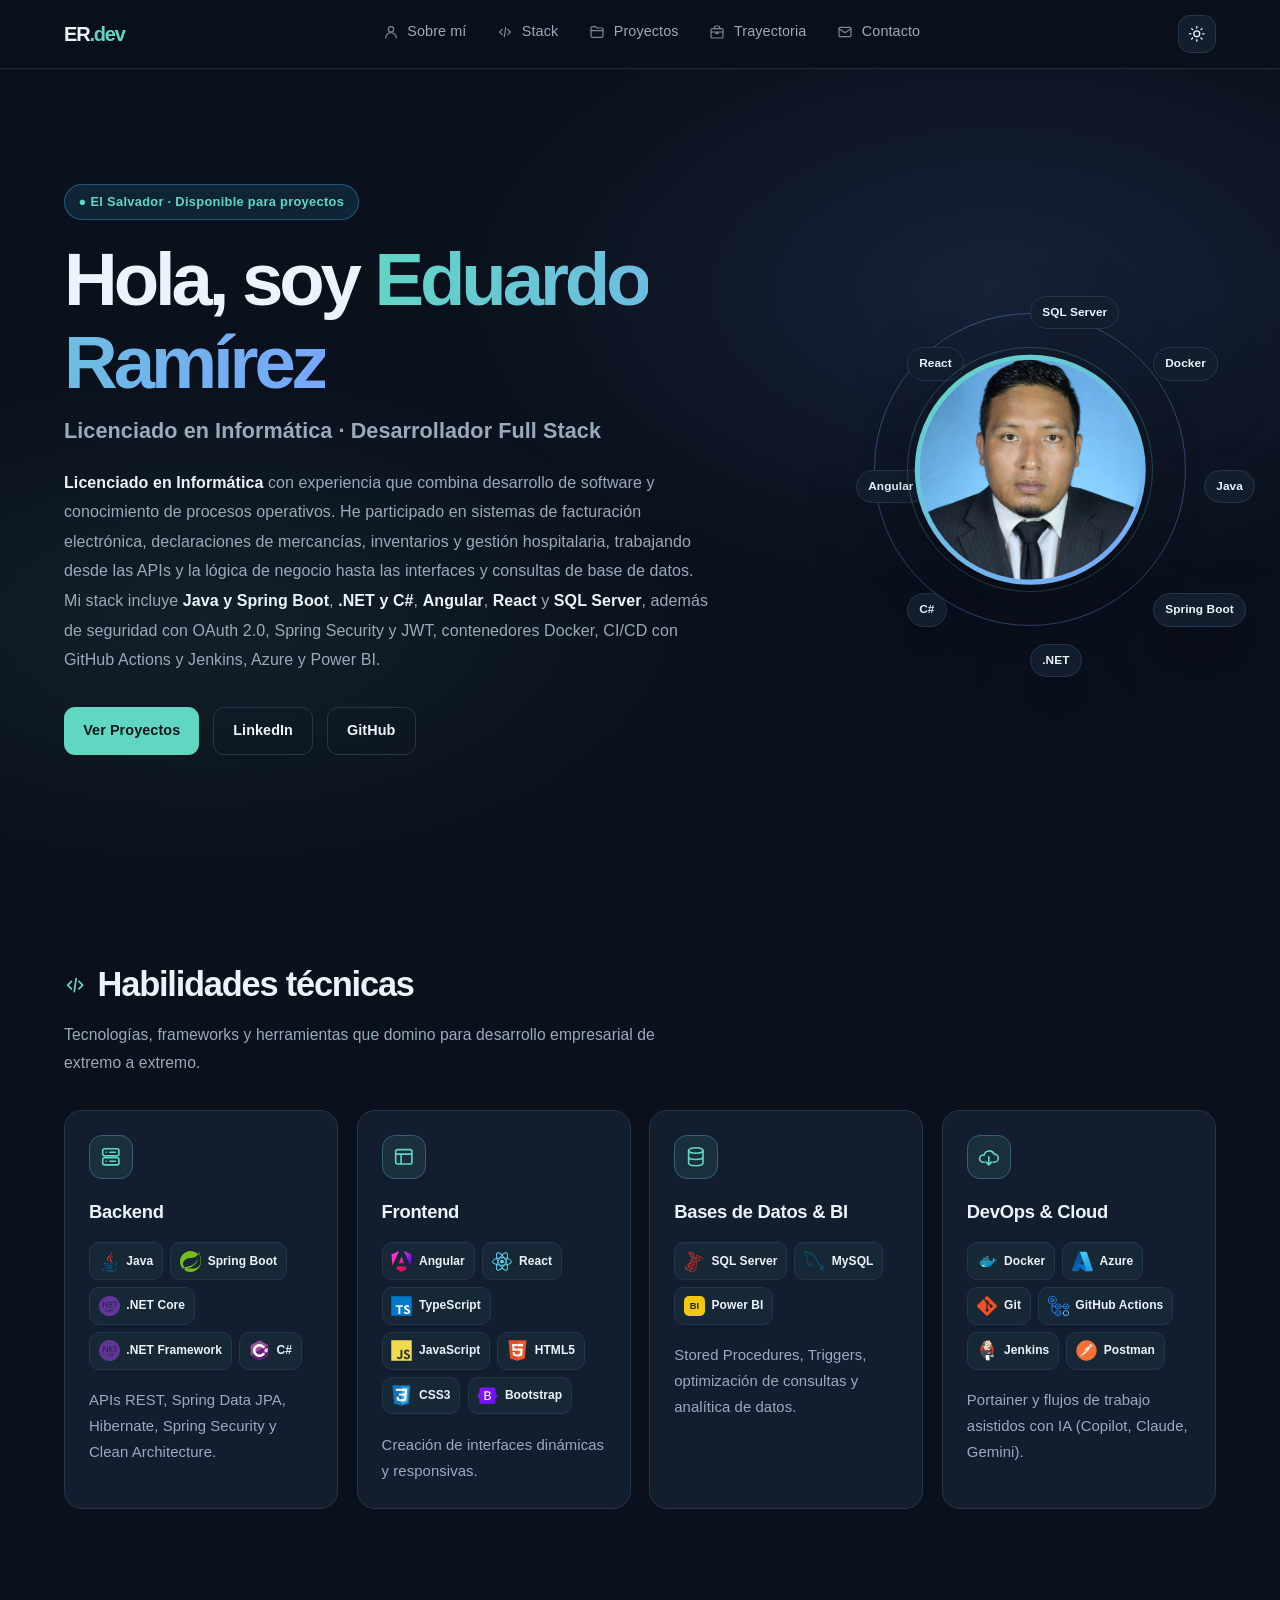
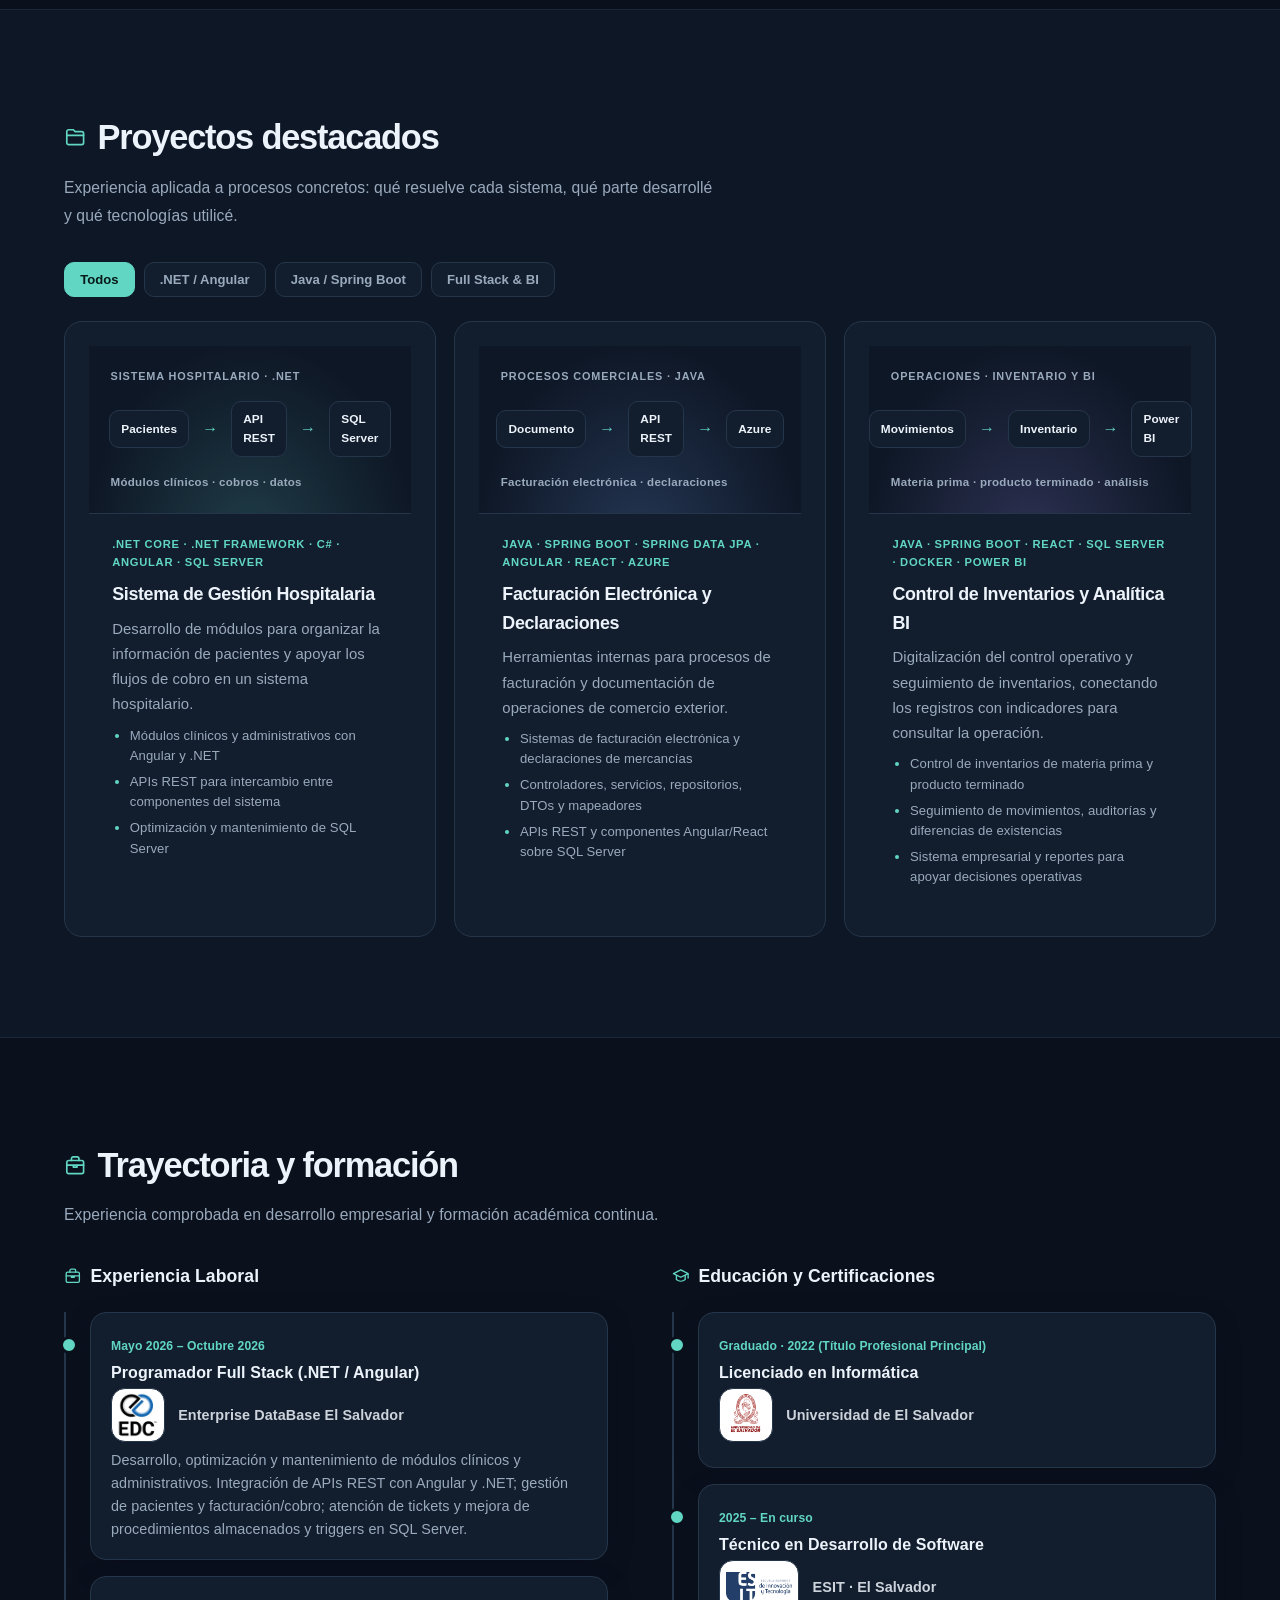
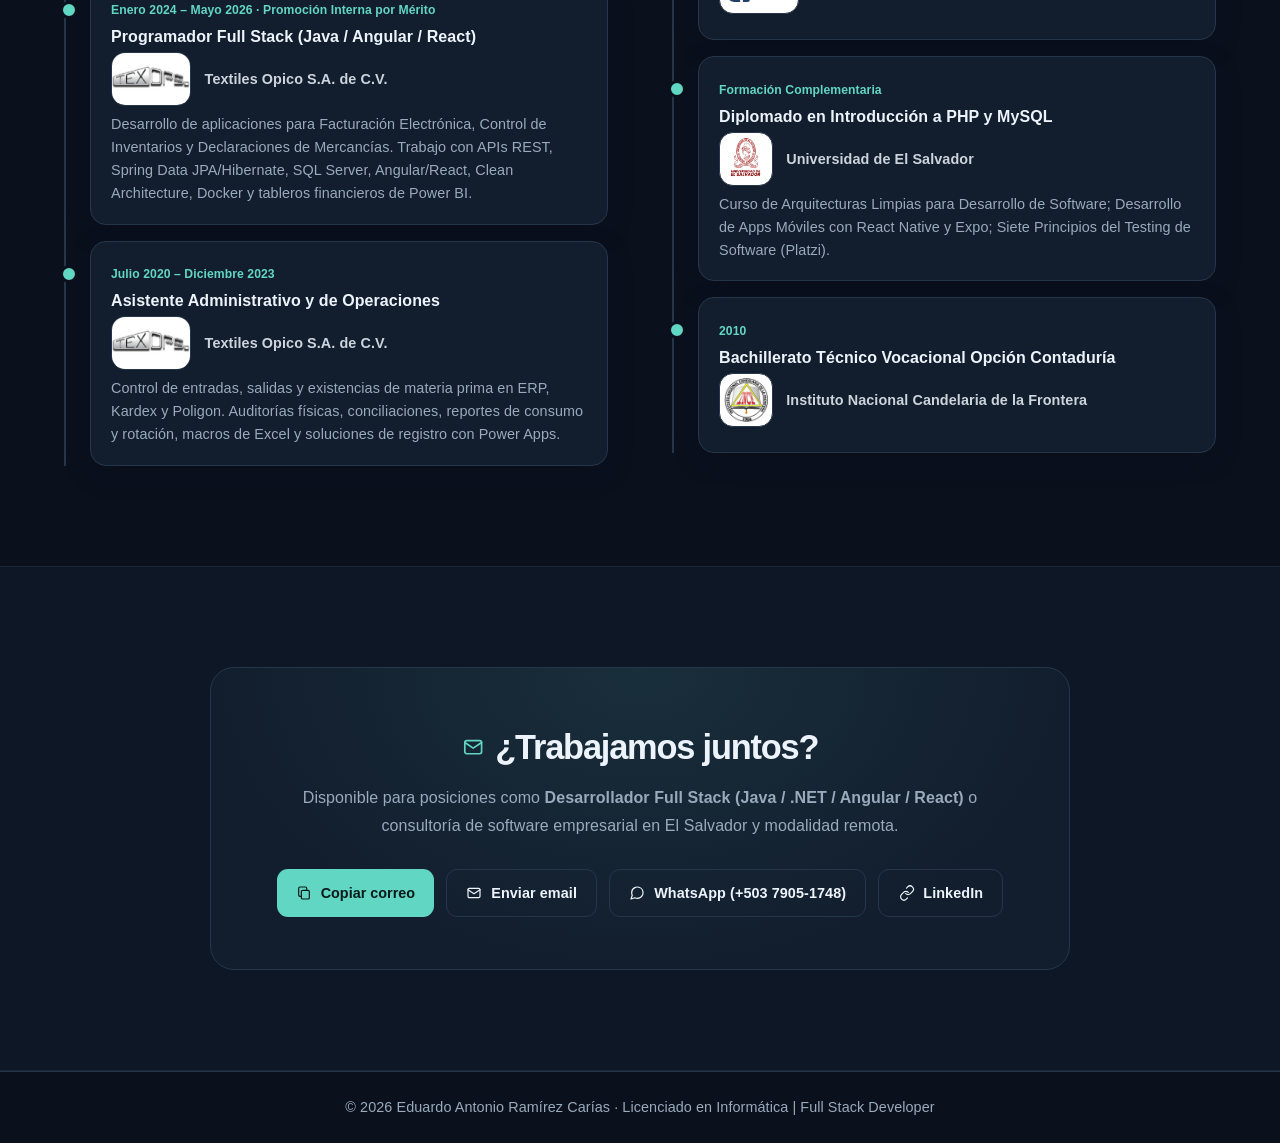
==== index.html @ 2dc11b30 "update profile" ====
<!DOCTYPE html>
<html lang="es" data-theme="dark">
<head>
  <meta charset="UTF-8" />
  <meta name="viewport" content="width=device-width, initial-scale=1.0" />
  <title>Eduardo Ramírez | Lic. en Informática & Full Stack Developer</title>
  <meta name="description" content="Portafolio de Eduardo Ramírez, Licenciado en Informática y desarrollador Full Stack en Java, .NET, Angular y React." />
  <meta name="theme-color" content="#0b1120" />
  <link rel="stylesheet" href="style.css?v=20261122-2" />
  <script>
    window.dataLayer = window.dataLayer || [];
    function gtag(){window.dataLayer.push(arguments);}
    gtag('js', new Date());
    gtag('config', 'G-XV2KSDVCCX');
    window.dataLayer.push({ "gtm.start": new Date().getTime(), event: "gtm.js" });
  </script>
  <script async src="https://www.googletagmanager.com/gtag/js?id=G-XV2KSDVCCX"></script>
  <script async src="https://www.googletagmanager.com/gtm.js?id=GTM-KPL6FRRN"></script>
</head>
<body>
  <noscript><iframe src="https://www.googletagmanager.com/ns.html?id=GTM-KPL6FRRN" height="0" width="0" style="display:none;visibility:hidden" title="Google Tag Manager"></iframe></noscript>
  <svg class="icon-library" xmlns="http://www.w3.org/2000/svg" aria-hidden="true">
    <symbol id="i-user" viewBox="0 0 24 24"><circle cx="12" cy="8" r="4"/><path d="M4 21a8 8 0 0 1 16 0"/></symbol>
    <symbol id="i-code" viewBox="0 0 24 24"><path d="m8 8-4 4 4 4M16 8l4 4-4 4m-3-11-2 14"/></symbol>
    <symbol id="i-folder" viewBox="0 0 24 24"><path d="M3 6a2 2 0 0 1 2-2h5l2 2h7a2 2 0 0 1 2 2v10a2 2 0 0 1-2 2H5a2 2 0 0 1-2-2z"/><path d="M3 10h18"/></symbol>
    <symbol id="i-briefcase" viewBox="0 0 24 24"><rect x="3" y="7" width="18" height="14" rx="2"/><path d="M8 7V5a2 2 0 0 1 2-2h4a2 2 0 0 1 2 2v2M3 12h18m-11 0v2h4v-2"/></symbol>
    <symbol id="i-mail" viewBox="0 0 24 24"><rect x="3" y="5" width="18" height="14" rx="2"/><path d="m3 7 9 6 9-6"/></symbol>
    <symbol id="i-server" viewBox="0 0 24 24"><rect x="3" y="3" width="18" height="8" rx="2"/><rect x="3" y="13" width="18" height="8" rx="2"/><path d="M7 7h.01M7 17h.01M11 7h6m-6 10h6"/></symbol>
    <symbol id="i-layout" viewBox="0 0 24 24"><rect x="3" y="4" width="18" height="16" rx="2"/><path d="M3 9h18M9 9v11"/></symbol>
    <symbol id="i-database" viewBox="0 0 24 24"><ellipse cx="12" cy="5" rx="8" ry="3"/><path d="M4 5v14c0 1.7 3.6 3 8 3s8-1.3 8-3V5M4 12c0 1.7 3.6 3 8 3s8-1.3 8-3"/></symbol>
    <symbol id="i-cloud" viewBox="0 0 24 24"><path d="M7 18H6a4 4 0 1 1 .7-7.9A6 6 0 0 1 18 9a4.5 4.5 0 0 1 0 9h-1m-5-6v9m-3-3 3 3 3-3"/></symbol>
    <symbol id="i-search" viewBox="0 0 24 24"><circle cx="10.8" cy="10.8" r="6.8"/><path d="m16 16 5 5"/></symbol>
    <symbol id="i-graduation" viewBox="0 0 24 24"><path d="m2 9 10-5 10 5-10 5zM6 11v6c3.5 3 8.5 3 12 0v-6m4-2v6"/></symbol>
    <symbol id="i-copy" viewBox="0 0 24 24"><rect x="8" y="8" width="12" height="13" rx="2"/><path d="M16 8V5a2 2 0 0 0-2-2H6a2 2 0 0 0-2 2v10a2 2 0 0 0 2 2h2"/></symbol>
    <symbol id="i-chat" viewBox="0 0 24 24"><path d="M21 11.5a8.4 8.4 0 0 1-.9 3.8 8.5 8.5 0 0 1-7.6 4.7 8.4 8.4 0 0 1-3.8-.9L3 21l1.9-5.7a8.4 8.4 0 0 1-.9-3.8 8.5 8.5 0 0 1 4.7-7.6 8.4 8.4 0 0 1 3.8-.9h.5a8.5 8.5 0 0 1 8 8z"/></symbol>
    <symbol id="i-link" viewBox="0 0 24 24"><path d="M10 13a5 5 0 0 0 7.1 0l3-3A5 5 0 0 0 13 2.9l-1.7 1.7m2.7 6.4a5 5 0 0 0-7.1 0l-3 3A5 5 0 0 0 11 21.1l1.7-1.7"/></symbol>
    <symbol id="i-sun" viewBox="0 0 24 24"><circle cx="12" cy="12" r="4"/><path d="M12 2v2m0 16v2M4.9 4.9l1.4 1.4m11.4 11.4 1.4 1.4M2 12h2m16 0h2M4.9 19.1l1.4-1.4M17.7 6.3l1.4-1.4"/></symbol>
    <symbol id="i-moon" viewBox="0 0 24 24"><path d="M20.9 13A9 9 0 0 1 11 3.1 9 9 0 1 0 20.9 13z"/></symbol>
    <symbol id="i-menu" viewBox="0 0 24 24"><path d="M4 6h16M4 12h16M4 18h16"/></symbol>
  </svg>
  <!-- Barra de navegación -->
  <header class="navbar">
    <div class="container nav-content">
      <a href="#" class="logo">ER<span>.dev</span></a>
      
      <nav id="navMenu" aria-label="Navegación principal">
        <ul class="nav-links" id="navLinks">
          <li><a href="#sobre-mi"><svg class="ui-icon" aria-hidden="true"><use href="#i-user" /></svg>Sobre mí</a></li>
          <li><a href="#stack"><svg class="ui-icon" aria-hidden="true"><use href="#i-code" /></svg>Stack</a></li>
          <li><a href="#proyectos"><svg class="ui-icon" aria-hidden="true"><use href="#i-folder" /></svg>Proyectos</a></li>
          <li><a href="#trayectoria"><svg class="ui-icon" aria-hidden="true"><use href="#i-briefcase" /></svg>Trayectoria</a></li>
          <li><a href="#contacto"><svg class="ui-icon" aria-hidden="true"><use href="#i-mail" /></svg>Contacto</a></li>
        </ul>
      </nav>

      <div class="nav-actions">
        <button id="themeToggle" class="icon-btn" type="button" aria-label="Cambiar a tema claro" title="Cambiar tema claro/oscuro">
          <svg class="ui-icon" aria-hidden="true"><use href="#i-sun" /></svg>
        </button>
        <button id="menuToggle" class="icon-btn mobile-only" type="button" aria-label="Abrir menú" aria-expanded="false" aria-controls="navLinks">
          <svg class="ui-icon" aria-hidden="true"><use href="#i-menu" /></svg>
        </button>
      </div>
    </div>
  </header>

  <main>
    <!-- Presentación profesional y fotografía -->
    <section class="hero" id="sobre-mi">
      <div class="container hero-grid">
        <div class="hero-text reveal">
          <p class="badge">● El Salvador · Disponible para proyectos</p>
          <h1>Hola, soy <span>Eduardo Ramírez</span></h1>
          <h2 class="typing-wrapper">Licenciado en Informática <span aria-hidden="true">·</span> Desarrollador Full Stack</h2>
          <p class="hero-desc">
            <strong>Licenciado en Informática</strong> con experiencia que combina desarrollo de software y conocimiento de procesos operativos.
            He participado en sistemas de facturación electrónica, declaraciones de mercancías, inventarios y gestión hospitalaria,
            trabajando desde las APIs y la lógica de negocio hasta las interfaces y consultas de base de datos.
            Mi stack incluye <strong>Java y Spring Boot</strong>, <strong>.NET y C#</strong>, <strong>Angular</strong>,
            <strong>React</strong> y <strong>SQL Server</strong>, además de seguridad con OAuth 2.0, Spring Security y JWT, contenedores Docker, CI/CD con GitHub Actions y Jenkins, Azure y Power BI.
          </p>
          <div class="hero-buttons">
            <a href="#proyectos" class="btn btn-primary">Ver Proyectos</a>
            <a href="https://www.linkedin.com/in/ramirez5310xp" target="_blank" rel="noopener" class="btn btn-secondary">
              LinkedIn
            </a>
            <a href="https://github.com/ramirez5310xp" target="_blank" rel="noopener" class="btn btn-secondary">
              GitHub
            </a>
          </div>
        </div>

        <!-- Fotografía con tecnologías orbitando alrededor -->
        <div class="hero-visual reveal">
          <div class="profile-orbit" aria-label="Tecnologías: Java, Spring Boot, .NET, C#, Angular, React, SQL Server y Docker">
            <div class="orbit-track" aria-hidden="true">
              <span class="orbit-label" style="--angle: 0deg">Java</span><span class="orbit-label" style="--angle: 45deg">Spring Boot</span>
              <span class="orbit-label" style="--angle: 90deg">.NET</span><span class="orbit-label" style="--angle: 135deg">C#</span>
              <span class="orbit-label" style="--angle: 180deg">Angular</span><span class="orbit-label" style="--angle: 225deg">React</span>
              <span class="orbit-label" style="--angle: 270deg">SQL Server</span><span class="orbit-label" style="--angle: 315deg">Docker</span>
            </div>
            <div class="profile-frame"><img src="img/perfil.jpeg" alt="Fotografía de Eduardo Antonio Ramírez Carías" class="profile-img" decoding="async" /></div>
          </div>
        </div>
      </div>
    </section>

    <!-- Stack Tecnológico -->
    <section class="section" id="stack">
      <div class="container">
        <div class="section-header reveal">
          <h2 class="section-title"><svg class="section-icon" aria-hidden="true"><use href="#i-code" /></svg>Habilidades técnicas</h2>
          <p class="section-subtitle">Tecnologías, frameworks y herramientas que domino para desarrollo empresarial de extremo a extremo.</p>
        </div>

        <div class="grid-4">
          <article class="card reveal">
            <div class="card-icon" aria-hidden="true"><svg><use href="#i-server" /></svg></div>
            <h4>Backend</h4>
            <ul class="tech-list" aria-label="Tecnologías backend">
              <li class="tech-badge"><img src="img/technologies/java.svg" alt="" aria-hidden="true" loading="lazy" /><span>Java</span></li>
              <li class="tech-badge"><img src="img/technologies/spring.svg" alt="" aria-hidden="true" loading="lazy" /><span>Spring Boot</span></li>
              <li class="tech-badge"><img src="img/technologies/dotnetcore.svg" alt="" aria-hidden="true" loading="lazy" /><span>.NET Core</span></li>
              <li class="tech-badge"><img src="img/technologies/dotnetcore.svg" alt="" aria-hidden="true" loading="lazy" /><span>.NET Framework</span></li>
              <li class="tech-badge"><img src="img/technologies/csharp.svg" alt="" aria-hidden="true" loading="lazy" /><span>C#</span></li>
            </ul>
            <p>APIs REST, Spring Data JPA, Hibernate, Spring Security y Clean Architecture.</p>
          </article>
          <article class="card reveal">
            <div class="card-icon" aria-hidden="true"><svg><use href="#i-layout" /></svg></div>
            <h4>Frontend</h4>
            <ul class="tech-list" aria-label="Tecnologías frontend">
              <li class="tech-badge"><img src="img/technologies/angular.svg" alt="" aria-hidden="true" loading="lazy" /><span>Angular</span></li>
              <li class="tech-badge"><img src="img/technologies/react.svg" alt="" aria-hidden="true" loading="lazy" /><span>React</span></li>
              <li class="tech-badge"><img src="img/technologies/typescript.svg" alt="" aria-hidden="true" loading="lazy" /><span>TypeScript</span></li>
              <li class="tech-badge"><img src="img/technologies/javascript.svg" alt="" aria-hidden="true" loading="lazy" /><span>JavaScript</span></li>
              <li class="tech-badge"><img src="img/technologies/html5.svg" alt="" aria-hidden="true" loading="lazy" /><span>HTML5</span></li>
              <li class="tech-badge"><img src="img/technologies/css3.svg" alt="" aria-hidden="true" loading="lazy" /><span>CSS3</span></li>
              <li class="tech-badge"><img src="img/technologies/bootstrap.svg" alt="" aria-hidden="true" loading="lazy" /><span>Bootstrap</span></li>
            </ul>
            <p>Creación de interfaces dinámicas y responsivas.</p>
          </article>
          <article class="card reveal">
            <div class="card-icon" aria-hidden="true"><svg><use href="#i-database" /></svg></div>
            <h4>Bases de Datos & BI</h4>
            <ul class="tech-list" aria-label="Bases de datos y analítica">
              <li class="tech-badge"><img src="img/technologies/microsoftsqlserver.svg" alt="" aria-hidden="true" loading="lazy" /><span>SQL Server</span></li>
              <li class="tech-badge"><img src="img/technologies/mysql.svg" alt="" aria-hidden="true" loading="lazy" /><span>MySQL</span></li>
              <li class="tech-badge"><span class="tech-text-icon" aria-hidden="true">BI</span><span>Power BI</span></li>
            </ul>
            <p>Stored Procedures, Triggers, optimización de consultas y analítica de datos.</p>
          </article>
          <article class="card reveal">
            <div class="card-icon" aria-hidden="true"><svg><use href="#i-cloud" /></svg></div>
            <h4>DevOps & Cloud</h4>
            <ul class="tech-list" aria-label="Herramientas DevOps y cloud">
              <li class="tech-badge"><img src="img/technologies/docker.svg" alt="" aria-hidden="true" loading="lazy" /><span>Docker</span></li>
              <li class="tech-badge"><img src="img/technologies/azure.svg" alt="" aria-hidden="true" loading="lazy" /><span>Azure</span></li>
              <li class="tech-badge"><img src="img/technologies/git.svg" alt="" aria-hidden="true" loading="lazy" /><span>Git</span></li>
              <li class="tech-badge"><img src="img/technologies/githubactions.svg" alt="" aria-hidden="true" loading="lazy" /><span>GitHub Actions</span></li>
              <li class="tech-badge"><img src="img/technologies/jenkins.svg" alt="" aria-hidden="true" loading="lazy" /><span>Jenkins</span></li>
              <li class="tech-badge"><img src="img/technologies/postman.svg" alt="" aria-hidden="true" loading="lazy" /><span>Postman</span></li>
            </ul>
            <p>Portainer y flujos de trabajo asistidos con IA (Copilot, Claude, Gemini).</p>
          </article>
        </div>
      </div>
    </section>

    <!-- Proyectos Destacados -->
    <section class="section section-alt" id="proyectos">
      <div class="container">
        <div class="section-header reveal">
          <h2 class="section-title"><svg class="section-icon" aria-hidden="true"><use href="#i-folder" /></svg>Proyectos destacados</h2>
          <p class="section-subtitle">Experiencia aplicada a procesos concretos: qué resuelve cada sistema, qué parte desarrollé y qué tecnologías utilicé.</p>
        </div>

        <!-- Botones de Filtro -->
        <div class="filter-bar reveal">
          <button class="filter-btn active" type="button" data-filter="all" aria-pressed="true">Todos</button>
          <button class="filter-btn" type="button" data-filter="dotnet" aria-pressed="false">.NET / Angular</button>
          <button class="filter-btn" type="button" data-filter="java" aria-pressed="false">Java / Spring Boot</button>
          <button class="filter-btn" type="button" data-filter="fullstack" aria-pressed="false">Full Stack & BI</button>
        </div>

        <div class="grid-3" id="projectsGrid">
          <!-- Proyecto 1: Gestión Hospitalaria (.NET / Angular) -->
          <article class="card project-card reveal" tabindex="0" role="button" aria-haspopup="dialog" aria-label="Ver detalles: Sistema de Gestión Hospitalaria"
            data-category="dotnet" data-title="Sistema de Gestión Hospitalaria" data-stack=".NET Core · .NET Framework · C# · Angular · SQL Server" data-desc="En Enterprise DataBase El Salvador desarrollé, optimicé y mantuve módulos de un sistema hospitalario para automatizar procesos clínicos y administrativos. Implementé funcionalidades para gestión de pacientes y facturación/cobro, integrando frontend y backend con APIs REST. También atendí errores y tickets, e hice mantenimiento y optimización de procedimientos almacenados y triggers de SQL Server." data-scope="Backend: servicios y APIs REST con .NET Core y .NET Framework|Frontend: formularios, validaciones, componentes reutilizables y módulos en Angular y TypeScript|Integración: servicios Angular que consumen endpoints mediante HTTP y JSON|Datos: mantenimiento de procedimientos almacenados, triggers y consultas en SQL Server|Proceso: gestión de pacientes y facturación/cobro hospitalario">
            <div class="project-visual project-visual-dotnet" aria-hidden="true">
              <span class="visual-kicker">SISTEMA HOSPITALARIO · .NET</span><div class="visual-flow"><span>Pacientes</span><b>→</b><span>API REST</span><b>→</b><span>SQL Server</span></div>
              <span class="visual-caption">Módulos clínicos · cobros · datos</span>
            </div>
            <div class="project-body"><span class="tag">.NET Core · .NET Framework · C# · Angular · SQL Server</span><h4>Sistema de Gestión Hospitalaria</h4><p>Desarrollo de módulos para organizar la información de pacientes y apoyar los flujos de cobro en un sistema hospitalario.</p>
              <ul class="project-points"><li>Módulos clínicos y administrativos con Angular y .NET</li><li>APIs REST para intercambio entre componentes del sistema</li><li>Optimización y mantenimiento de SQL Server</li></ul>
            </div>
          </article>

          <!-- Proyecto 2: Facturación Electrónica y Declaraciones (Java / Spring Boot) -->
          <article class="card project-card reveal" tabindex="0" role="button" aria-haspopup="dialog" aria-label="Ver detalles: Facturación Electrónica y Declaraciones"
            data-category="java" data-title="Facturación Electrónica y Declaraciones" data-stack="Java · Spring Boot · Spring Data JPA · Angular · React · Azure" data-desc="En Textiles Opico desarrollé aplicaciones empresariales para facturación electrónica y declaraciones de mercancías. Organicé el backend con controladores, servicios y repositorios; implementé DTOs, entidades y mapeadores; y gestioné operaciones transaccionales con Spring Data JPA e Hibernate sobre SQL Server. También diseñé APIs REST y componentes de interfaz con Angular y React, aplicando arquitectura por capas y principios de Clean Architecture." data-scope="Backend: controladores, servicios y repositorios con Java y Spring Boot|Datos: DTOs, entidades, mapeadores y persistencia con Spring Data JPA, Hibernate y SQL Server|Interfaz: componentes y servicios de usuario con Angular y React|Arquitectura: separación por capas y principios de Clean Architecture">
            <div class="project-visual project-visual-java" aria-hidden="true">
              <span class="visual-kicker">PROCESOS COMERCIALES · JAVA</span><div class="visual-flow"><span>Documento</span><b>→</b><span>API REST</span><b>→</b><span>Azure</span></div>
              <span class="visual-caption">Facturación electrónica · declaraciones</span>
            </div>
            <div class="project-body"><span class="tag">Java · Spring Boot · Spring Data JPA · Angular · React · Azure</span><h4>Facturación Electrónica y Declaraciones</h4><p>Herramientas internas para procesos de facturación y documentación de operaciones de comercio exterior.</p>
              <ul class="project-points"><li>Sistemas de facturación electrónica y declaraciones de mercancías</li><li>Controladores, servicios, repositorios, DTOs y mapeadores</li><li>APIs REST y componentes Angular/React sobre SQL Server</li></ul>
            </div>
          </article>

          <!-- Proyecto 3: Control de Inventarios & Power BI (Full Stack & Docker) -->
          <article class="card project-card reveal" tabindex="0" role="button" aria-haspopup="dialog" aria-label="Ver detalles: Control de Inventarios y Analítica BI"
            data-category="fullstack" data-title="Control de Inventarios y Analítica BI" data-stack="Java · Spring Boot · React · SQL Server · Docker · Power BI" data-desc="Participé en sistemas empresariales de control de inventarios durante mi etapa como programador en Textiles Opico, después de haber gestionado inventarios operativamente en la misma empresa. Esa experiencia incluía seguimiento de entradas, salidas y existencias; registros en ERP, Kardex y Poligon; auditorías físicas y conciliaciones. En el desarrollo de aplicaciones empresariales trabajé con Java/Spring Boot, componentes de interfaz en Angular y React, contenedores Docker y tableros financieros de Power BI conectados a SQL Server." data-scope="Operación: seguimiento de entradas, salidas, existencias y abastecimiento de materiales|Trazabilidad: registros en ERP, Kardex y Poligon; auditorías y conciliación físico-sistema|Desarrollo: participación en el sistema empresarial de inventarios con Java/Spring Boot y componentes Angular/React|Análisis: tableros e indicadores financieros en Power BI sobre datos de SQL Server|Automatización operativa previa: macros de Excel y soluciones de registro con Power Apps">
            <div class="project-visual project-visual-fullstack" aria-hidden="true">
              <span class="visual-kicker">OPERACIONES · INVENTARIO Y BI</span><div class="visual-flow"><span>Movimientos</span><b>→</b><span>Inventario</span><b>→</b><span>Power BI</span></div>
              <span class="visual-caption">Materia prima · producto terminado · análisis</span>
            </div>
            <div class="project-body"><span class="tag">Java · Spring Boot · React · SQL Server · Docker · Power BI</span><h4>Control de Inventarios y Analítica BI</h4><p>Digitalización del control operativo y seguimiento de inventarios, conectando los registros con indicadores para consultar la operación.</p>
              <ul class="project-points"><li>Control de inventarios de materia prima y producto terminado</li><li>Seguimiento de movimientos, auditorías y diferencias de existencias</li><li>Sistema empresarial y reportes para apoyar decisiones operativas</li></ul>
            </div>
          </article>
        </div>
      </div>
    </section>

    <!-- Experiencia Laboral y Educación -->
    <section class="section" id="trayectoria">
      <div class="container">
        <div class="section-header reveal">
          <h2 class="section-title"><svg class="section-icon" aria-hidden="true"><use href="#i-briefcase" /></svg>Trayectoria y formación</h2>
          <p class="section-subtitle">Experiencia comprobada en desarrollo empresarial y formación académica continua.</p>
        </div>

        <div class="timeline-grid">
          <!-- Columna Experiencia -->
          <div class="reveal">
            <h4 class="column-heading"><svg class="ui-icon" aria-hidden="true"><use href="#i-briefcase" /></svg>Experiencia Laboral</h4>
            <div class="timeline">
              <div class="timeline-item">
                <span class="timeline-date">Mayo 2026 – Octubre 2026</span>
                <h5>Programador Full Stack (.NET / Angular)</h5>
                <div class="timeline-organization">
                  <img
                    class="organization-logo"
                    src="img/enterprise_database_corporation_edc_logo.jpg"
                    alt="Logotipo de Enterprise DataBase Corporation"
                    loading="lazy"
                    decoding="async"
                  />
                  <p class="timeline-place">Enterprise DataBase El Salvador</p>
                </div>
                <p class="timeline-desc">Desarrollo, optimización y mantenimiento de módulos clínicos y administrativos. Integración de APIs REST con Angular y .NET; gestión de pacientes y facturación/cobro; atención de tickets y mejora de procedimientos almacenados y triggers en SQL Server.</p>
              </div>

              <div class="timeline-item">
                <span class="timeline-date">Enero 2024 – Mayo 2026 · Promoción Interna por Mérito</span>
                <h5>Programador Full Stack (Java / Angular / React)</h5>
                <div class="timeline-organization">
                  <img
                    class="organization-logo organization-logo-wide"
                    src="img/texops.jpg"
                    alt="Logotipo de Textiles Opico (TexOps)"
                    loading="lazy"
                    decoding="async"
                  />
                  <p class="timeline-place">Textiles Opico S.A. de C.V.</p>
                </div>
                <p class="timeline-desc">Desarrollo de aplicaciones para Facturación Electrónica, Control de Inventarios y Declaraciones de Mercancías. Trabajo con APIs REST, Spring Data JPA/Hibernate, SQL Server, Angular/React, Clean Architecture, Docker y tableros financieros de Power BI.</p>
              </div>

              <div class="timeline-item">
                <span class="timeline-date">Julio 2020 – Diciembre 2023</span>
                <h5>Asistente Administrativo y de Operaciones</h5>
                <div class="timeline-organization">
                  <img
                    class="organization-logo organization-logo-wide"
                    src="img/texops.jpg"
                    alt="Logotipo de Textiles Opico (TexOps)"
                    loading="lazy"
                    decoding="async"
                  />
                  <p class="timeline-place">Textiles Opico S.A. de C.V.</p>
                </div>
                <p class="timeline-desc">Control de entradas, salidas y existencias de materia prima en ERP, Kardex y Poligon. Auditorías físicas, conciliaciones, reportes de consumo y rotación, macros de Excel y soluciones de registro con Power Apps.</p>
              </div>
            </div>
          </div>

          <!-- Columna Educación -->
          <div class="reveal">
            <h4 class="column-heading"><svg class="ui-icon" aria-hidden="true"><use href="#i-graduation" /></svg>Educación y Certificaciones</h4>
            <div class="timeline">
              <div class="timeline-item">
                <span class="timeline-date">Graduado · 2022 (Título Profesional Principal)</span>
                <h5>Licenciado en Informática</h5>
                <div class="timeline-organization">
                  <img
                    class="organization-logo"
                    src="img/ues-logo.png"
                    alt="Logotipo oficial de la Universidad de El Salvador"
                    loading="lazy"
                    decoding="async"
                  />
                  <p class="timeline-place">Universidad de El Salvador</p>
                </div>
              </div>

              <div class="timeline-item">
                <span class="timeline-date">2025 – En curso</span>
                <h5>Técnico en Desarrollo de Software</h5>
                <div class="timeline-organization">
                  <img
                    class="organization-logo organization-logo-esit"
                    src="img/ESIT-Logo.png"
                    alt="Logotipo de la Escuela Superior de Innovación y Tecnología (ESIT)"
                    loading="lazy"
                    decoding="async"
                  />
                  <p class="timeline-place">ESIT · El Salvador</p>
                </div>
              </div>

              <div class="timeline-item">
                <span class="timeline-date">Formación Complementaria</span>
                <h5>Diplomado en Introducción a PHP y MySQL</h5>
                <div class="timeline-organization">
                  <img
                    class="organization-logo"
                    src="img/ues-logo.png"
                    alt="Logotipo oficial de la Universidad de El Salvador"
                    loading="lazy"
                    decoding="async"
                  />
                  <p class="timeline-place">Universidad de El Salvador</p>
                </div><p class="timeline-desc">Curso de Arquitecturas Limpias para Desarrollo de Software; Desarrollo de Apps Móviles con React Native y Expo; Siete Principios del Testing de Software (Platzi).</p>
              </div>

              <div class="timeline-item">
                <span class="timeline-date">2010</span>
                <h5>Bachillerato Técnico Vocacional Opción Contaduría</h5>
                <div class="timeline-organization">
                  <img
                    class="organization-logo"
                    src="img/incf.jpg"
                    alt="Logotipo del Instituto Nacional Candelaria de la Frontera"
                    loading="lazy"
                    decoding="async"
                  />
                  <p class="timeline-place">Instituto Nacional Candelaria de la Frontera</p>
                </div>
              </div>
            </div>
          </div>
        </div>
      </div>
    </section>

    <!-- Contacto con Copiado Rápido -->
    <section class="section section-alt" id="contacto">
      <div class="container contact-box reveal">
        <h2 class="section-title"><svg class="section-icon" aria-hidden="true"><use href="#i-mail" /></svg>¿Trabajamos juntos?</h2>
        <p>
          Disponible para posiciones como <strong>Desarrollador Full Stack (Java / .NET / Angular / React)</strong>
          o consultoría de software empresarial en El Salvador y modalidad remota.
        </p>
        <div class="hero-buttons">
          <button id="copyEmailBtn" class="btn btn-primary" type="button" data-email="ramirez5310xp@outlook.com">
            <svg class="ui-icon" aria-hidden="true"><use href="#i-copy" /></svg>Copiar correo
          </button>
          <a href="mailto:ramirez5310xp@outlook.com" class="btn btn-secondary">
            <svg class="ui-icon" aria-hidden="true"><use href="#i-mail" /></svg>Enviar email
          </a>
          <a href="https://wa.me/50379051748" target="_blank" rel="noopener" class="btn btn-secondary">
            <svg class="ui-icon" aria-hidden="true"><use href="#i-chat" /></svg>WhatsApp (+503 7905-1748)
          </a>
          <a href="https://www.linkedin.com/in/ramirez5310xp" target="_blank" rel="noopener" class="btn btn-secondary">
            <svg class="ui-icon" aria-hidden="true"><use href="#i-link" /></svg>LinkedIn
          </a>
        </div>
      </div>
    </section>
  </main>

  <!-- Modal de Vista Previa del Proyecto -->
  <div id="projectModal" class="modal" aria-hidden="true">
    <div class="modal-backdrop" id="modalBackdrop"></div>
    <div class="modal-dialog" role="dialog" aria-modal="true" aria-labelledby="modalTitle" aria-describedby="modalDesc" tabindex="-1">
      <button id="closeModal" class="modal-close" type="button" aria-label="Cerrar ventana">✕</button>
      <div class="modal-content">
        <span id="modalStack" class="tag"></span>
        <h3 id="modalTitle"></h3>
        <p id="modalDesc"></p>
        <h4 class="modal-scope-title">Alcance y aporte</h4><ul id="modalScope" class="modal-scope"></ul>
      </div>
    </div>
  </div>

  <!-- Notificación Toast -->
  <div id="toast" class="toast" role="status" aria-live="polite"></div>

  <footer class="footer">
    <div class="container">
      <p>© 2026 Eduardo Antonio Ramírez Carías · Licenciado en Informática | Full Stack Developer</p>
    </div>
  </footer>

  <script src="script.js?v=20261122-2"></script>
</body>
</html>
---- style.css ----
:root {
  --bg: #0b1120;
  --bg-alt: #111827;
  --card: #162033;
  --nav-bg: rgba(11, 17, 32, 0.85);
  --text: #f8fafc;
  --muted: #94a3b8;
  --accent: #38bdf8;
  --accent-2: #818cf8;
  --accent-hover: #0284c7;
  --border: #263349;
  --shadow: 0 20px 40px rgba(0, 0, 0, 0.35);
}

[data-theme="light"] {
  --bg: #f8fafc;
  --bg-alt: #eef2f6;
  --card: #ffffff;
  --nav-bg: rgba(248, 250, 252, 0.88);
  --text: #0f172a;
  --muted: #475569;
  --accent: #0284c7;
  --accent-2: #4f46e5;
  --accent-hover: #0369a1;
  --border: #cbd5e1;
  --shadow: 0 16px 32px rgba(15, 23, 42, 0.08);
}

* {
  margin: 0;
  padding: 0;
  box-sizing: border-box;
}

html {
  scroll-behavior: smooth;
}

body {
  font-family: system-ui, -apple-system, BlinkMacSystemFont, "Segoe UI", Roboto, sans-serif;
  background-color: var(--bg);
  color: var(--text);
  line-height: 1.6;
  transition: background-color 0.3s ease, color 0.3s ease;
}

.container {
  width: 90%;
  max-width: 1140px;
  margin: 0 auto;
}

/* Navbar */
.navbar {
  position: sticky;
  top: 0;
  background: var(--nav-bg);
  backdrop-filter: blur(12px);
  border-bottom: 1px solid var(--border);
  z-index: 100;
}

.nav-content {
  display: flex;
  justify-content: space-between;
  align-items: center;
  height: 68px;
}

.logo {
  font-size: 1.4rem;
  font-weight: 800;
  color: var(--text);
  text-decoration: none;
  letter-spacing: -0.5px;
}

.logo span {
  color: var(--accent);
}

.nav-links {
  list-style: none;
  display: flex;
  gap: 1.75rem;
}

.nav-links a {
  color: var(--muted);
  text-decoration: none;
  font-weight: 500;
  font-size: 0.95rem;
  transition: color 0.2s;
}

.nav-links a:hover {
  color: var(--accent);
}

.nav-actions {
  display: flex;
  align-items: center;
  gap: 0.5rem;
}

.icon-btn {
  background: var(--card);
  border: 1px solid var(--border);
  color: var(--text);
  width: 38px;
  height: 38px;
  border-radius: 10px;
  cursor: pointer;
  font-size: 1rem;
  display: grid;
  place-items: center;
  transition: border-color 0.2s, transform 0.2s;
}

.icon-btn:hover {
  border-color: var(--accent);
  transform: translateY(-2px);
}

.mobile-only {
  display: none;
}

/* Hero & Foto de Perfil */
.hero {
  padding: 5rem 0 4.5rem;
  overflow: hidden;
}

.hero-grid {
  display: grid;
  grid-template-columns: 1.25fr 0.75fr;
  gap: 3rem;
  align-items: center;
}

.badge {
  display: inline-block;
  background: rgba(56, 189, 248, 0.12);
  color: var(--accent);
  border: 1px solid rgba(56, 189, 248, 0.35);
  padding: 0.3rem 0.9rem;
  border-radius: 999px;
  font-size: 0.85rem;
  font-weight: 600;
  margin-bottom: 1.1rem;
}

.hero h1 {
  font-size: clamp(2.2rem, 4.5vw, 3.5rem);
  line-height: 1.12;
  margin-bottom: 0.6rem;
}

.hero h1 span {
  background: linear-gradient(135deg, var(--accent), var(--accent-2));
  -webkit-background-clip: text;
  -webkit-text-fill-color: transparent;
}

.typing-wrapper {
  font-size: clamp(1.1rem, 2.2vw, 1.45rem);
  color: var(--muted);
  font-weight: 600;
  min-height: 2.2rem;
  margin-bottom: 1.2rem;
}

.cursor {
  color: var(--accent);
  animation: blink 0.8s infinite;
}

@keyframes blink {
  0%, 50% { opacity: 1; }
  51%, 100% { opacity: 0; }
}

.hero-desc {
  max-width: 600px;
  color: var(--muted);
  margin-bottom: 2rem;
  font-size: 1.02rem;
}

.hero-desc strong {
  color: var(--text);
}

.hero-buttons {
  display: flex;
  flex-wrap: wrap;
  gap: 0.85rem;
}

.btn {
  display: inline-flex;
  align-items: center;
  justify-content: center;
  padding: 0.75rem 1.45rem;
  border-radius: 10px;
  font-weight: 600;
  font-size: 0.92rem;
  text-decoration: none;
  cursor: pointer;
  border: none;
  transition: transform 0.2s, background-color 0.2s, border-color 0.2s;
}

.btn:hover {
  transform: translateY(-2px);
}

.btn-primary {
  background: var(--accent);
  color: #0b1120;
}

.btn-primary:hover {
  background: var(--accent-hover);
  color: #ffffff;
}

.btn-secondary {
  background: transparent;
  border: 1px solid var(--border);
  color: var(--text);
}

.btn-secondary:hover {
  border-color: var(--accent);
  color: var(--accent);
}

/* Marco de foto con etiquetas flotantes */
.hero-visual {
  display: flex;
  justify-content: center;
}

.profile-frame {
  position: relative;
  width: 270px;
  height: 270px;
  border-radius: 28px;
  padding: 6px;
  background: linear-gradient(135deg, var(--accent), var(--accent-2));
  box-shadow: var(--shadow);
}

.profile-img {
  width: 100%;
  height: 100%;
  object-fit: cover;
  border-radius: 23px;
  display: block;
  background: var(--card);
}

.floating-pill {
  position: absolute;
  background: var(--card);
  border: 1px solid var(--border);
  color: var(--text);
  padding: 0.35rem 0.8rem;
  border-radius: 999px;
  font-size: 0.78rem;
  font-weight: 700;
  box-shadow: var(--shadow);
  animation: float 4s ease-in-out infinite;
}

.pill-1 { top: -14px; left: -18px; animation-delay: 0s; }
.pill-2 { bottom: 26px; right: -24px; animation-delay: 1.2s; }
.pill-3 { bottom: -14px; left: 14px; animation-delay: 2.4s; }

@keyframes float {
  0%, 100% { transform: translateY(0); }
  50% { transform: translateY(-6px); }
}

/* Secciones y Grids */
.section {
  padding: 4.5rem 0;
}

.section-alt {
  background-color: var(--bg-alt);
}

.section-header {
  margin-bottom: 2.25rem;
}

.section-title {
  font-size: 1.9rem;
  margin-bottom: 0.4rem;
}

.section-subtitle {
  color: var(--muted);
}

.grid-3 {
  display: grid;
  grid-template-columns: repeat(auto-fit, minmax(290px, 1fr));
  gap: 1.6rem;
}

.grid-4 {
  display: grid;
  grid-template-columns: repeat(auto-fit, minmax(240px, 1fr));
  gap: 1.4rem;
}

.card {
  background: var(--card);
  border: 1px solid var(--border);
  border-radius: 16px;
  padding: 1.65rem;
  transition: transform 0.25s ease, border-color 0.25s ease, box-shadow 0.25s ease;
}

.card:hover {
  transform: translateY(-6px);
  border-color: var(--accent);
  box-shadow: var(--shadow);
}

.card-icon {
  font-size: 1.8rem;
  margin-bottom: 0.85rem;
}

.card h4 {
  font-size: 1.15rem;
  margin-bottom: 0.6rem;
}

.card p {
  color: var(--muted);
  font-size: 0.93rem;
}

/* Filtros y Tarjetas de Proyectos */
.filter-bar {
  display: flex;
  flex-wrap: wrap;
  gap: 0.65rem;
  margin-bottom: 2rem;
}

.filter-btn {
  background: var(--card);
  border: 1px solid var(--border);
  color: var(--muted);
  padding: 0.5rem 1.1rem;
  border-radius: 999px;
  font-weight: 600;
  font-size: 0.88rem;
  cursor: pointer;
  transition: all 0.2s;
}

.filter-btn:hover,
.filter-btn.active {
  background: var(--accent);
  border-color: var(--accent);
  color: #0b1120;
}

.project-card {
  padding: 0;
  overflow: hidden;
  cursor: pointer;
  display: flex;
  flex-direction: column;
}

.project-card.hidden {
  display: none;
}

.project-thumb {
  position: relative;
  width: 100%;
  aspect-ratio: 16 / 9;
  overflow: hidden;
  border-bottom: 1px solid var(--border);
}

.project-thumb img {
  width: 100%;
  height: 100%;
  object-fit: cover;
  transition: transform 0.4s ease;
}

.project-card:hover .project-thumb img {
  transform: scale(1.06);
}

.thumb-overlay {
  position: absolute;
  inset: 0;
  background: rgba(11, 17, 32, 0.72);
  color: #ffffff;
  display: grid;
  place-items: center;
  font-weight: 600;
  opacity: 0;
  transition: opacity 0.25s ease;
}

.project-card:hover .thumb-overlay {
  opacity: 1;
}

.project-body {
  padding: 1.5rem;
}

.tag {
  display: inline-block;
  font-size: 0.76rem;
  font-weight: 700;
  color: var(--accent);
  margin-bottom: 0.5rem;
  text-transform: uppercase;
  letter-spacing: 0.4px;
}

/* Timeline de Experiencia y Educación */
.timeline-grid {
  display: grid;
  grid-template-columns: repeat(auto-fit, minmax(320px, 1fr));
  gap: 2.5rem;
}

.column-heading {
  font-size: 1.25rem;
  margin-bottom: 1.4rem;
  color: var(--text);
}

.timeline {
  position: relative;
  border-left: 2px solid var(--border);
  padding-left: 1.5rem;
  display: flex;
  flex-direction: column;
  gap: 1.65rem;
}

.timeline-item {
  position: relative;
  background: var(--card);
  border: 1px solid var(--border);
  border-radius: 14px;
  padding: 1.25rem 1.4rem;
  transition: border-color 0.2s ease;
}

.timeline-item:hover {
  border-color: var(--accent);
}

.timeline-item::before {
  content: "";
  position: absolute;
  left: -1.95rem;
  top: 1.45rem;
  width: 12px;
  height: 12px;
  border-radius: 50%;
  background: var(--accent);
  border: 3px solid var(--bg);
}

.timeline-date {
  display: inline-block;
  font-size: 0.8rem;
  font-weight: 700;
  color: var(--accent);
  margin-bottom: 0.3rem;
}

.timeline-item h5 {
  font-size: 1.08rem;
  margin-bottom: 0.2rem;
}

.timeline-place {
  font-size: 0.9rem;
  font-weight: 600;
  color: var(--text);
  opacity: 0.85;
  margin-bottom: 0.45rem;
}

.timeline-desc {
  font-size: 0.9rem;
  color: var(--muted);
}

/* Modal */
.modal {
  position: fixed;
  inset: 0;
  display: none;
  place-items: center;
  z-index: 200;
  padding: 1rem;
}

.modal.open {
  display: grid;
}

.modal-backdrop {
  position: absolute;
  inset: 0;
  background: rgba(0, 0, 0, 0.75);
  backdrop-filter: blur(4px);
}

.modal-dialog {
  position: relative;
  background: var(--card);
  border: 1px solid var(--border);
  border-radius: 18px;
  max-width: 640px;
  width: 100%;
  overflow: hidden;
  z-index: 1;
  box-shadow: var(--shadow);
  animation: modalIn 0.25s ease;
}

@keyframes modalIn {
  from { opacity: 0; transform: scale(0.94); }
  to { opacity: 1; transform: scale(1); }
}

.modal-close {
  position: absolute;
  top: 12px;
  right: 12px;
  width: 36px;
  height: 36px;
  border-radius: 50%;
  border: 1px solid var(--border);
  background: var(--bg);
  color: var(--text);
  cursor: pointer;
  font-weight: bold;
  z-index: 2;
}

.modal-img {
  width: 100%;
  aspect-ratio: 16 / 9;
  object-fit: cover;
  display: block;
  border-bottom: 1px solid var(--border);
}

.modal-content {
  padding: 1.75rem;
}

.modal-content h3 {
  font-size: 1.45rem;
  margin-bottom: 0.75rem;
}

.modal-content p {
  color: var(--muted);
  margin-bottom: 1.5rem;
  font-size: 0.96rem;
}

/* Contacto y Toast */
.contact-box {
  text-align: center;
  max-width: 680px;
}

.contact-box p {
  color: var(--muted);
  margin-bottom: 1.75rem;
}

.contact-box .hero-buttons {
  justify-content: center;
}

.toast {
  position: fixed;
  bottom: 24px;
  right: 24px;
  background: var(--accent);
  color: #0b1120;
  font-weight: 700;
  padding: 0.85rem 1.35rem;
  border-radius: 10px;
  box-shadow: var(--shadow);
  transform: translateY(120px);
  opacity: 0;
  transition: all 0.3s ease;
  z-index: 300;
}

.toast.show {
  transform: translateY(0);
  opacity: 1;
}

.footer {
  border-top: 1px solid var(--border);
  padding: 1.75rem 0;
  text-align: center;
  color: var(--muted);
  font-size: 0.9rem;
}

/* Animación Reveal al hacer Scroll */
.reveal {
  opacity: 1;
  transform: none;
  transition: opacity 0.6s ease, transform 0.6s ease;
}

.reveal.active {
  opacity: 1;
  transform: translateY(0);
}

/* Responsive */
@media (max-width: 820px) {
  .hero-grid {
    grid-template-columns: 1fr;
    text-align: center;
  }

  .hero-desc {
    margin-left: auto;
    margin-right: auto;
  }

  .hero-buttons {
    justify-content: center;
  }

  .mobile-only {
    display: grid;
  }

  .nav-links {
    display: none;
    position: absolute;
    top: 68px;
    left: 0;
    right: 0;
    background: var(--card);
    border-bottom: 1px solid var(--border);
    flex-direction: column;
    padding: 1.25rem 5%;
    gap: 1rem;
  }

  .nav-links.open {
    display: flex;
  }
}

/* Ajustes visuales y de accesibilidad */
:root {
  --bg: #0a101c;
  --bg-alt: #0e1726;
  --card: #121e2e;
  --nav-bg: rgba(10, 16, 28, 0.88);
  --text: #edf3fa;
  --muted: #9aaabd;
  --accent: #61d6c3;
  --accent-2: #78a5ff;
  --accent-hover: #42b9a7;
  --border: #26364a;
  --shadow: 0 24px 60px rgba(0, 0, 0, 0.28);
}

[data-theme="light"] {
  --bg: #f5f7fb;
  --bg-alt: #edf2f7;
  --card: #ffffff;
  --nav-bg: rgba(245, 247, 251, 0.9);
  --text: #142033;
  --muted: #56657a;
  --accent: #087f75;
  --accent-2: #385fc5;
  --accent-hover: #06665e;
  --border: #d7e0ea;
  --shadow: 0 20px 50px rgba(30, 48, 73, 0.1);
}

html {
  scroll-padding-top: 5.5rem;
}

body {
  font-family: Inter, "Segoe UI", Roboto, Arial, sans-serif;
  letter-spacing: 0.005em;
}

::selection {
  background: var(--accent);
  color: #0a101c;
}

a:focus-visible,
button:focus-visible,
.project-card:focus-visible {
  outline: 3px solid var(--accent);
  outline-offset: 4px;
}

.container {
  max-width: 1180px;
}

.navbar {
  border-bottom-color: color-mix(in srgb, var(--border) 78%, transparent);
}

.logo {
  font-size: 1.25rem;
  letter-spacing: -0.06em;
}

.nav-links {
  gap: clamp(1rem, 2.4vw, 2rem);
}

.nav-links a {
  font-size: 0.9rem;
}

.nav-links a:hover,
.nav-links a:focus-visible {
  color: var(--text);
}

.icon-btn {
  border-radius: 12px;
}

.hero {
  position: relative;
  padding: clamp(4.5rem, 9vw, 7.5rem) 0 clamp(4rem, 8vw, 6.5rem);
  isolation: isolate;
}

.hero::before {
  position: absolute;
  z-index: -1;
  top: 0;
  right: 0;
  left: 0;
  height: 100%;
  background:
    radial-gradient(ellipse at 78% 28%, color-mix(in srgb, var(--accent-2) 12%, transparent), transparent 34rem),
    radial-gradient(ellipse at 16% 70%, color-mix(in srgb, var(--accent) 8%, transparent), transparent 32rem);
  content: "";
  pointer-events: none;
}

.hero-grid {
  grid-template-columns: minmax(0, 1.3fr) minmax(250px, 0.7fr);
  gap: clamp(2.5rem, 7vw, 6rem);
}

.badge {
  padding: 0.42rem 0.85rem;
  font-size: 0.8rem;
  letter-spacing: 0.025em;
}

.hero h1 {
  max-width: 760px;
  font-size: clamp(2.7rem, 6vw, 4.65rem);
  letter-spacing: -0.055em;
}

.hero h1 span {
  background: linear-gradient(110deg, var(--accent), var(--accent-2));
  background-clip: text;
  -webkit-text-fill-color: transparent;
}

.typing-wrapper {
  min-height: 2rem;
  font-size: clamp(1.05rem, 2vw, 1.35rem);
}

.hero-desc {
  max-width: 650px;
  font-size: 1rem;
  line-height: 1.85;
}

.btn {
  min-height: 46px;
  padding: 0.72rem 1.2rem;
  border-radius: 11px;
  font-size: 0.9rem;
}

.btn-primary {
  color: #071a19;
}

[data-theme="light"] .btn-primary {
  color: #ffffff;
}

.profile-frame {
  width: clamp(220px, 27vw, 310px);
  height: clamp(220px, 27vw, 310px);
  border-radius: 32px;
  padding: 5px;
  background: linear-gradient(145deg, var(--accent), var(--accent-2));
}

.profile-img {
  border-radius: 27px;
}

.floating-pill {
  padding: 0.5rem 0.82rem;
  border-radius: 12px;
  font-size: 0.75rem;
  animation: none;
}

.pill-1 { top: 8%; left: -22%; }
.pill-2 { right: -25%; bottom: 28%; }
.pill-3 { bottom: 2%; left: -14%; }

.section {
  padding: clamp(4rem, 8vw, 6.25rem) 0;
}

.section-header {
  max-width: 720px;
  margin-bottom: 2rem;
}

.section-title {
  margin-bottom: 0.55rem;
  font-size: clamp(1.7rem, 3vw, 2.15rem);
  letter-spacing: -0.035em;
}

.section-subtitle {
  max-width: 650px;
  font-size: 0.98rem;
  line-height: 1.8;
}

.grid-3,
.grid-4 {
  gap: 1.15rem;
}

.card {
  border-radius: 18px;
  padding: 1.5rem;
}

.card:hover {
  transform: translateY(-4px);
}

.card-icon {
  display: grid;
  width: 44px;
  height: 44px;
  margin-bottom: 1.15rem;
  place-items: center;
  border: 1px solid color-mix(in srgb, var(--accent) 27%, var(--border));
  border-radius: 13px;
  background: color-mix(in srgb, var(--accent) 9%, var(--card));
  font-size: 1.35rem;
}

.card h4 {
  letter-spacing: -0.015em;
}

.card p {
  line-height: 1.75;
}

.section-alt {
  border-top: 1px solid color-mix(in srgb, var(--border) 55%, transparent);
  border-bottom: 1px solid color-mix(in srgb, var(--border) 55%, transparent);
}

.filter-bar {
  gap: 0.55rem;
  margin-bottom: 1.5rem;
}

.filter-btn {
  padding: 0.55rem 0.95rem;
  border-radius: 10px;
  font-size: 0.82rem;
}

.filter-btn:hover,
.filter-btn.active {
  color: #071a19;
}

[data-theme="light"] .filter-btn:hover,
[data-theme="light"] .filter-btn.active {
  color: #ffffff;
}

.project-card {
  border-radius: 18px;
}

.project-card:focus-visible {
  border-color: var(--accent);
}

.project-thumb {
  border-bottom: 0;
  background: var(--bg-alt);
}

.project-thumb img {
  object-position: center;
}

.thumb-overlay {
  font-size: 0.9rem;
}

.project-body {
  padding: 1.35rem 1.45rem 1.5rem;
}

.project-body h4 {
  margin-bottom: 0.5rem;
  font-size: 1.12rem;
  letter-spacing: -0.02em;
}

.project-body p {
  line-height: 1.7;
}

.tag {
  font-size: 0.7rem;
  letter-spacing: 0.065em;
}

.timeline-grid {
  gap: clamp(2rem, 5vw, 4rem);
}

.column-heading {
  font-size: 1.1rem;
}

.timeline {
  gap: 1rem;
}

.timeline-item {
  border-radius: 16px;
  padding: 1.15rem 1.25rem;
}

.timeline-item h5 {
  font-size: 1rem;
  line-height: 1.5;
}

.timeline-date {
  font-size: 0.76rem;
}

.contact-box {
  max-width: 760px;
  padding: clamp(1rem, 4vw, 2.5rem);
}

.contact-box p {
  line-height: 1.8;
}

.modal {
  overflow-y: auto;
}

.modal-dialog {
  max-height: calc(100vh - 2rem);
  overflow-y: auto;
  border-radius: 20px;
}

.modal-content {
  padding: clamp(1.25rem, 4vw, 1.8rem);
}

.toast {
  max-width: min(420px, calc(100vw - 2rem));
  right: 1rem;
  bottom: 1rem;
}

.footer {
  padding: 1.5rem 0;
}

.reveal {
  transform: none;
  transition-duration: 0.5s;
}

@media (max-width: 820px) {
  .hero-grid {
    gap: 3.5rem;
  }

  .hero-visual {
    order: -1;
  }

  .hero-text {
    max-width: 660px;
    margin: 0 auto;
  }

  .profile-frame {
    width: 230px;
    height: 230px;
  }

  .pill-1 { left: -28%; }
  .pill-2 { right: -30%; }
  .pill-3 { left: -20%; }

  .nav-links {
    border-bottom-color: var(--border);
    box-shadow: var(--shadow);
  }

  .nav-links a {
    padding: 0.35rem 0;
  }
}

@media (max-width: 520px) {
  .container {
    width: min(90%, 420px);
  }

  .nav-content {
    height: 62px;
  }

  .nav-links {
    top: 62px;
  }

  .hero {
    padding-top: 3rem;
  }

  .hero h1 {
    font-size: clamp(2.35rem, 11vw, 3.2rem);
  }

  .hero-buttons {
    gap: 0.65rem;
  }

  .hero-buttons .btn {
    flex: 1 1 auto;
  }

  .profile-frame {
    width: 205px;
    height: 205px;
  }

  .floating-pill {
    font-size: 0.68rem;
  }

  .pill-1 { left: -25%; }
  .pill-2 { right: -28%; }
  .pill-3 { left: -16%; }

  .grid-3,
  .grid-4,
  .timeline-grid {
    grid-template-columns: 1fr;
  }

  .filter-btn {
    padding: 0.5rem 0.75rem;
    font-size: 0.77rem;
  }

  .modal {
    padding: 0.6rem;
  }
}

/* Perfil y tecnologías en órbita */
.profile-orbit {
  position: relative;
  display: grid;
  width: min(390px, 34vw);
  aspect-ratio: 1;
  place-items: center;
}

.profile-orbit::before,
.profile-orbit::after {
  position: absolute;
  inset: 8%;
  border: 1px solid color-mix(in srgb, var(--accent-2) 35%, transparent);
  border-radius: 50%;
  content: "";
}

.profile-orbit::after {
  inset: 17%;
  border-color: color-mix(in srgb, var(--accent) 28%, transparent);
}

.profile-orbit .profile-frame {
  position: absolute;
  z-index: 2;
  top: 50%;
  left: 50%;
  width: 62%;
  height: 62%;
  transform: translate(-50%, -50%);
  overflow: hidden;
  border-radius: 50%;
  padding: 5px;
}

.profile-orbit .profile-img { border-radius: 50%; }

.orbit-track {
  position: absolute;
  inset: 0;
  animation: orbit-spin 32s linear infinite;
}

.orbit-label {
  position: absolute;
  top: 50%;
  left: 50%;
  display: grid;
  min-height: 2rem;
  place-items: center;
  padding: 0.4rem 0.7rem;
  transform: rotate(var(--angle)) translateX(174px) rotate(calc(-1 * var(--angle)));
  border: 1px solid var(--border);
  border-radius: 999px;
  background: var(--card);
  box-shadow: var(--shadow);
  color: var(--text);
  font-size: 0.74rem;
  font-weight: 700;
  white-space: nowrap;
  animation: orbit-label-counter 32s linear infinite;
}

@keyframes orbit-spin { to { transform: rotate(1turn); } }
@keyframes orbit-label-counter { to { rotate: -1turn; } }

/* Diagramas de flujo y alcance para cada proyecto */
.project-visual {
  display: flex;
  min-height: 154px;
  flex-direction: column;
  justify-content: space-between;
  gap: 1rem;
  padding: 1.35rem;
  border-bottom: 1px solid var(--border);
  background: radial-gradient(ellipse at 50% 120%, color-mix(in srgb, var(--accent) 17%, var(--card)), var(--bg-alt) 72%);
}

.project-visual-java { background: radial-gradient(ellipse at 50% 120%, color-mix(in srgb, #78a5ff 18%, var(--card)), var(--bg-alt) 72%); }
.project-visual-fullstack { background: radial-gradient(ellipse at 50% 120%, color-mix(in srgb, #a78bfa 18%, var(--card)), var(--bg-alt) 72%); }
.visual-kicker, .visual-caption { color: var(--muted); font-size: 0.68rem; font-weight: 750; letter-spacing: 0.08em; }
.visual-caption { font-size: 0.72rem; letter-spacing: 0.025em; }
.visual-flow { display: flex; align-items: center; justify-content: center; gap: clamp(0.35rem, 1vw, 0.8rem); }
.visual-flow span { padding: 0.52rem 0.7rem; border: 1px solid var(--border); border-radius: 10px; background: var(--card); color: var(--text); font-size: 0.74rem; font-weight: 700; }
.visual-flow b { color: var(--accent); font-size: 1rem; }
.project-points { display: grid; gap: 0.35rem; margin: 0.5rem 0 0; padding-left: 1.1rem; color: var(--muted); font-size: 0.82rem; line-height: 1.55; }
.project-points li::marker { color: var(--accent); }
.modal-scope-title { margin: 1.4rem 0 0.55rem; }
.modal-scope { display: grid; gap: 0.55rem; margin: 0; padding-left: 1.2rem; color: var(--muted); line-height: 1.7; }
.modal-scope li::marker { color: var(--accent); }

@media (max-width: 820px) {
  .profile-orbit { width: min(390px, 78vw); }
}

@media (max-width: 520px) {
  .profile-orbit { width: min(340px, 88vw); }
  .orbit-label { padding: 0.32rem 0.52rem; font-size: 0.65rem; transform: rotate(var(--angle)) translateX(142px) rotate(calc(-1 * var(--angle))); }
  .visual-flow { gap: 0.32rem; }
  .visual-flow span { padding: 0.42rem 0.45rem; font-size: 0.65rem; }
}

@media (prefers-reduced-motion: reduce) {
  .orbit-track, .orbit-label { animation: none; }
}

/* Keep content visible independently of JavaScript. */
.reveal, .reveal.active { opacity: 1; transform: none; }

@media (prefers-reduced-motion: reduce) {
  *,
  *::before,
  *::after {
    scroll-behavior: auto !important;
    animation-duration: 0.01ms !important;
    animation-iteration-count: 1 !important;
    transition-duration: 0.01ms !important;
  }

  .reveal {
    opacity: 1;
    transform: none;
  }
}

.timeline-organization {
  display: flex;
  min-width: 0;
  align-items: center;
  gap: 0.85rem;
  margin-bottom: 0.45rem;
}

.timeline-organization .timeline-place {
  margin: 0;
  line-height: 1.4;
}

.organization-logo {
  display: grid;
  width: 3.35rem;
  height: 3.35rem;
  flex: 0 0 3.35rem;
  place-items: center;
  border: 1px solid var(--border);
  border-radius: 14px;
  background: #ffffff;
  object-fit: contain;
  padding: 0.25rem;
}

.organization-logo-wide {
  width: 5rem;
  flex-basis: 5rem;
  object-fit: cover;
  padding: 0;
}

.organization-logo-esit {
  width: 5rem;
  flex-basis: 5rem;
  object-fit: contain;
  padding: 0.35rem;
}

.tech-list {
  display: flex;
  flex-wrap: wrap;
  gap: 0.45rem;
  margin: 1rem 0 1.1rem;
  list-style: none;
}

.tech-badge {
  display: inline-flex;
  min-height: 2.35rem;
  align-items: center;
  gap: 0.42rem;
  padding: 0.35rem 0.55rem;
  border: 1px solid var(--border);
  border-radius: 10px;
  background: color-mix(in srgb, var(--accent) 5%, var(--card));
  color: var(--text);
  font-size: 0.75rem;
  font-weight: 650;
  white-space: nowrap;
}

.tech-badge img,
.tech-text-icon {
  display: block;
  width: 1.3rem;
  height: 1.3rem;
  flex: 0 0 1.3rem;
  object-fit: contain;
}

/* Iconografía consistente para navegación y secciones */
.icon-library { position: absolute; width: 0; height: 0; overflow: hidden; }
.ui-icon, .section-icon, .card-icon svg {
  width: 1.1rem;
  height: 1.1rem;
  flex: 0 0 auto;
  fill: none;
  stroke: currentColor;
  stroke-width: 1.8;
  stroke-linecap: round;
  stroke-linejoin: round;
}
.section-title {
  display: flex;
  align-items: center;
  gap: 0.7rem;
}
.section-icon { width: 1.4rem; height: 1.4rem; color: var(--accent); }
.nav-links a, .column-heading, .hero-buttons .btn, .thumb-overlay {
  display: inline-flex;
  align-items: center;
  gap: 0.55rem;
}
.nav-links a .ui-icon { width: 1rem; height: 1rem; opacity: 0.78; }
.card-icon { display: grid; place-items: center; }
.card-icon svg { width: 1.35rem; height: 1.35rem; color: var(--accent); }
.column-heading .ui-icon { color: var(--accent); }
.thumb-overlay .ui-icon { width: 1.2rem; height: 1.2rem; }
.hero-buttons .ui-icon { width: 1rem; height: 1rem; }
.contact-box {
  max-width: 860px;
  padding: clamp(1.5rem, 5vw, 3.25rem);
  border: 1px solid var(--border);
  border-radius: 24px;
  background: radial-gradient(ellipse at top, color-mix(in srgb, var(--accent) 9%, var(--card)), var(--card) 70%);
}
.contact-box .section-title { justify-content: center; }
.contact-box .hero-buttons { gap: 0.75rem; }
.project-card { min-height: 100%; }
.project-body { flex: 1; }
.timeline-item { box-shadow: 0 8px 24px color-mix(in srgb, var(--bg) 28%, transparent); }

@media (max-width: 820px) {
  .nav-links a { display: flex; align-items: center; gap: 0.7rem; }
  .nav-links a .ui-icon { width: 1.1rem; height: 1.1rem; }
}

@media (max-width: 520px) {
  .section-title { gap: 0.55rem; }
  .section-icon { width: 1.2rem; height: 1.2rem; }
  .contact-box .hero-buttons .btn { flex: 1 1 100%; justify-content: center; }
}

.tech-text-icon {
  display: grid;
  place-items: center;
  border-radius: 5px;
  background: #f2c811;
  color: #242424;
  font-size: 0.58rem;
  font-weight: 800;
}

@media (max-width: 520px) {
  .timeline-organization {
    gap: 0.7rem;
  }

  .organization-logo {
    width: 3rem;
    height: 3rem;
    flex-basis: 3rem;
  }

  .organization-logo-wide {
    width: 4.5rem;
    flex-basis: 4.5rem;
  }

  .organization-logo-esit {
    width: 4.5rem;
    flex-basis: 4.5rem;
  }

  .tech-list {
    gap: 0.4rem;
  }

  .tech-badge {
    gap: 0.35rem;
    padding: 0.32rem 0.48rem;
    font-size: 0.72rem;
  }
}
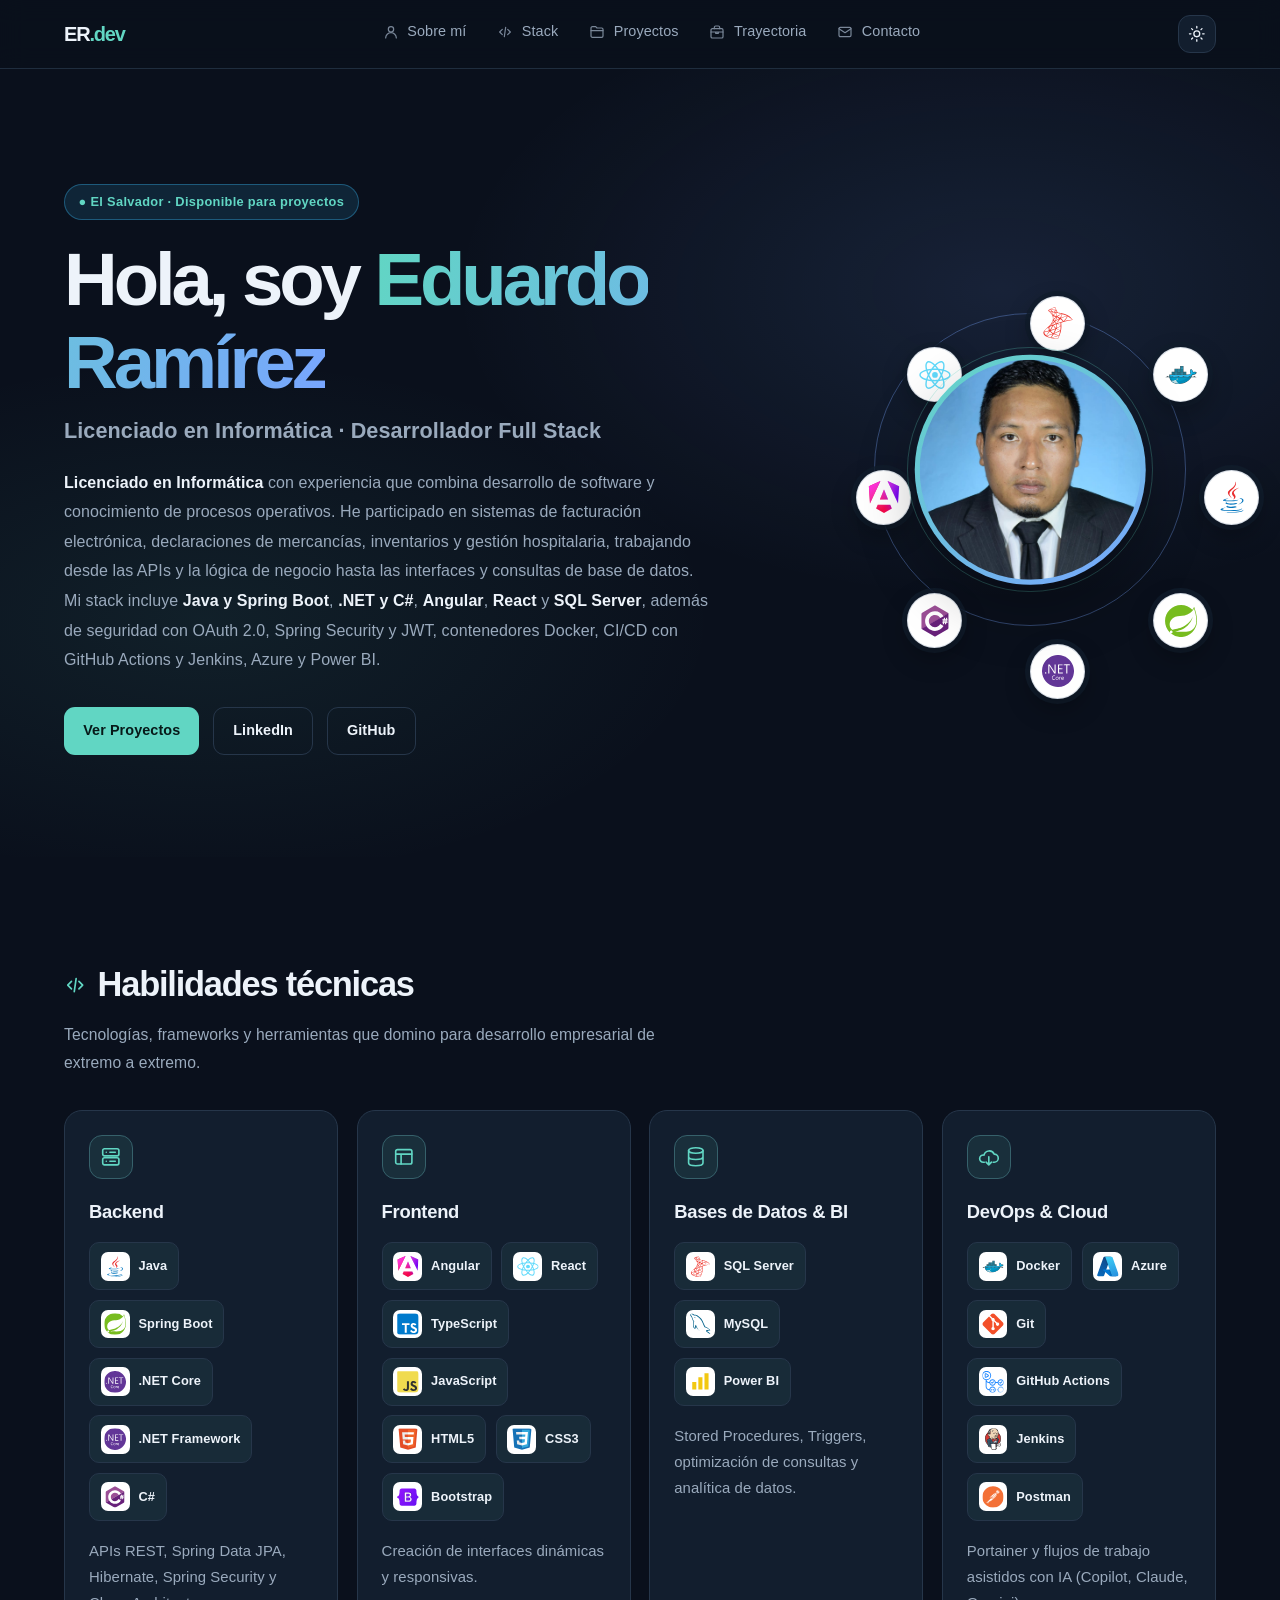
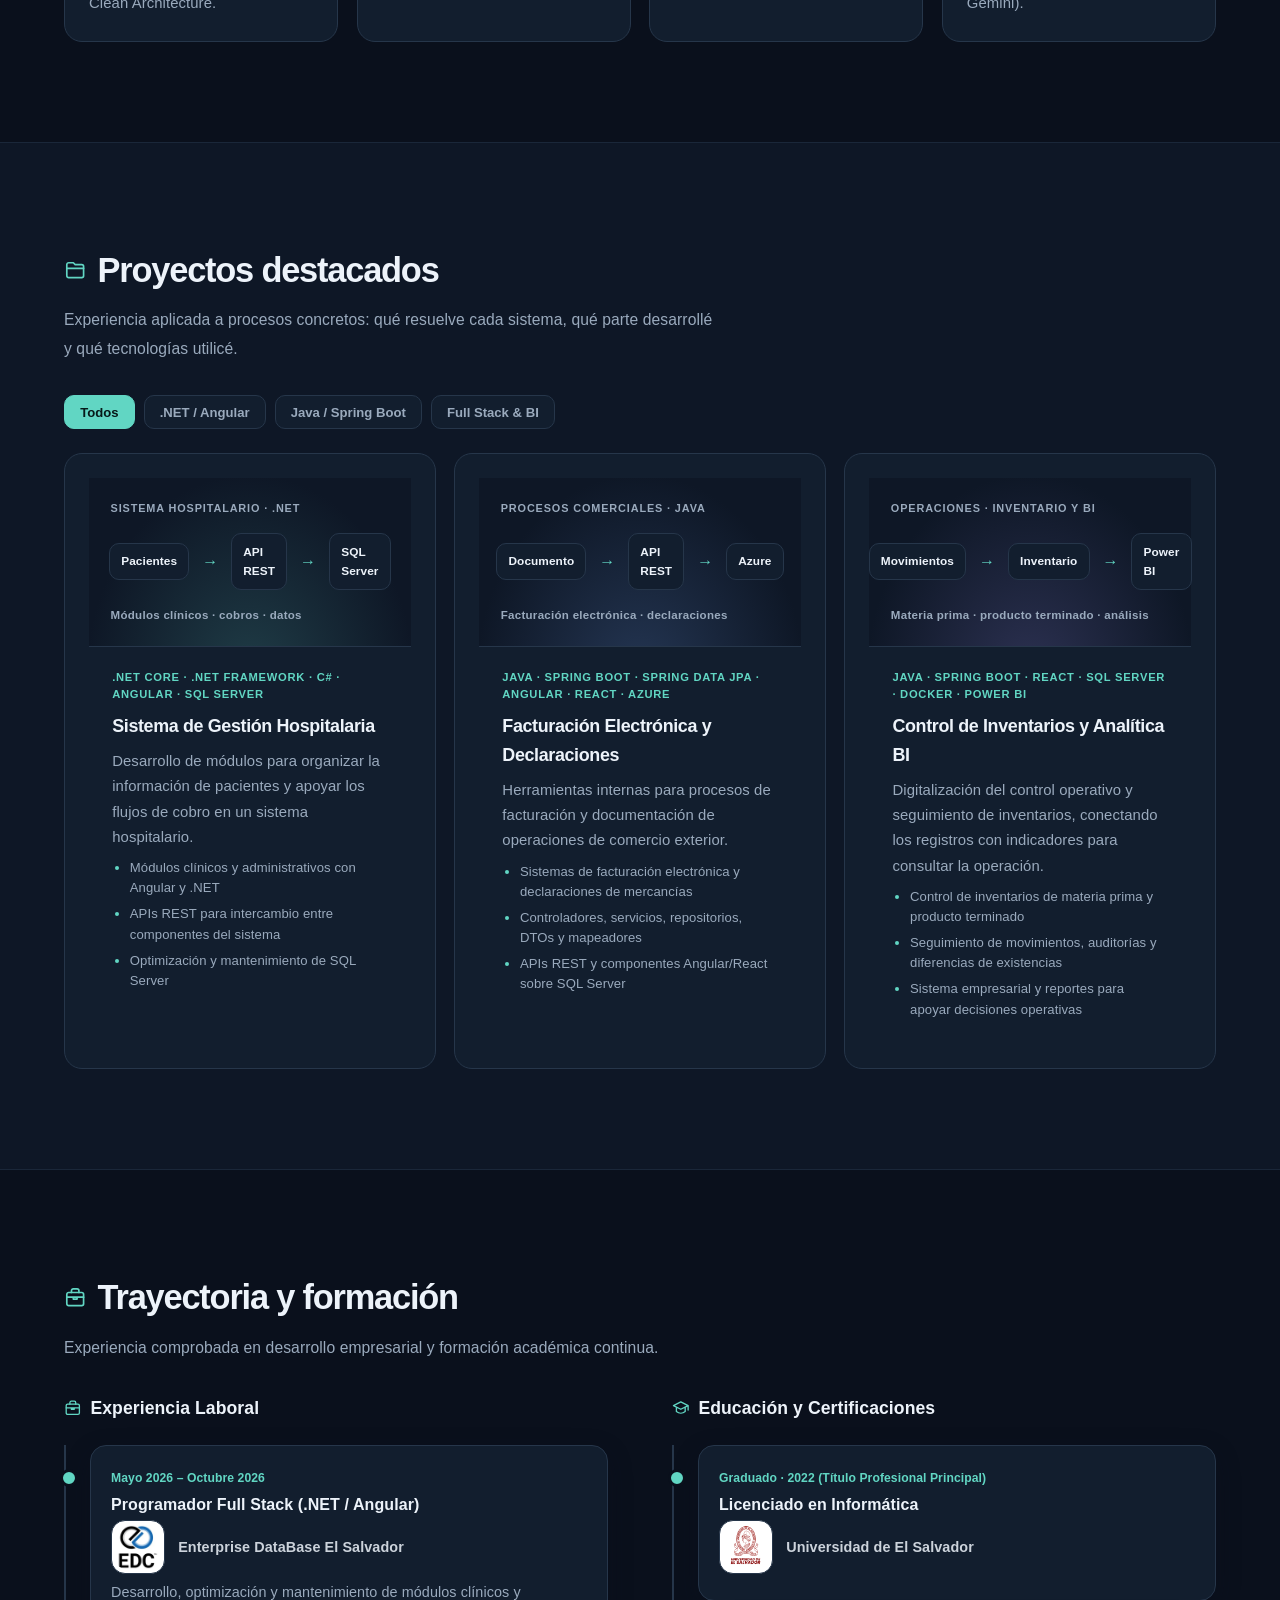
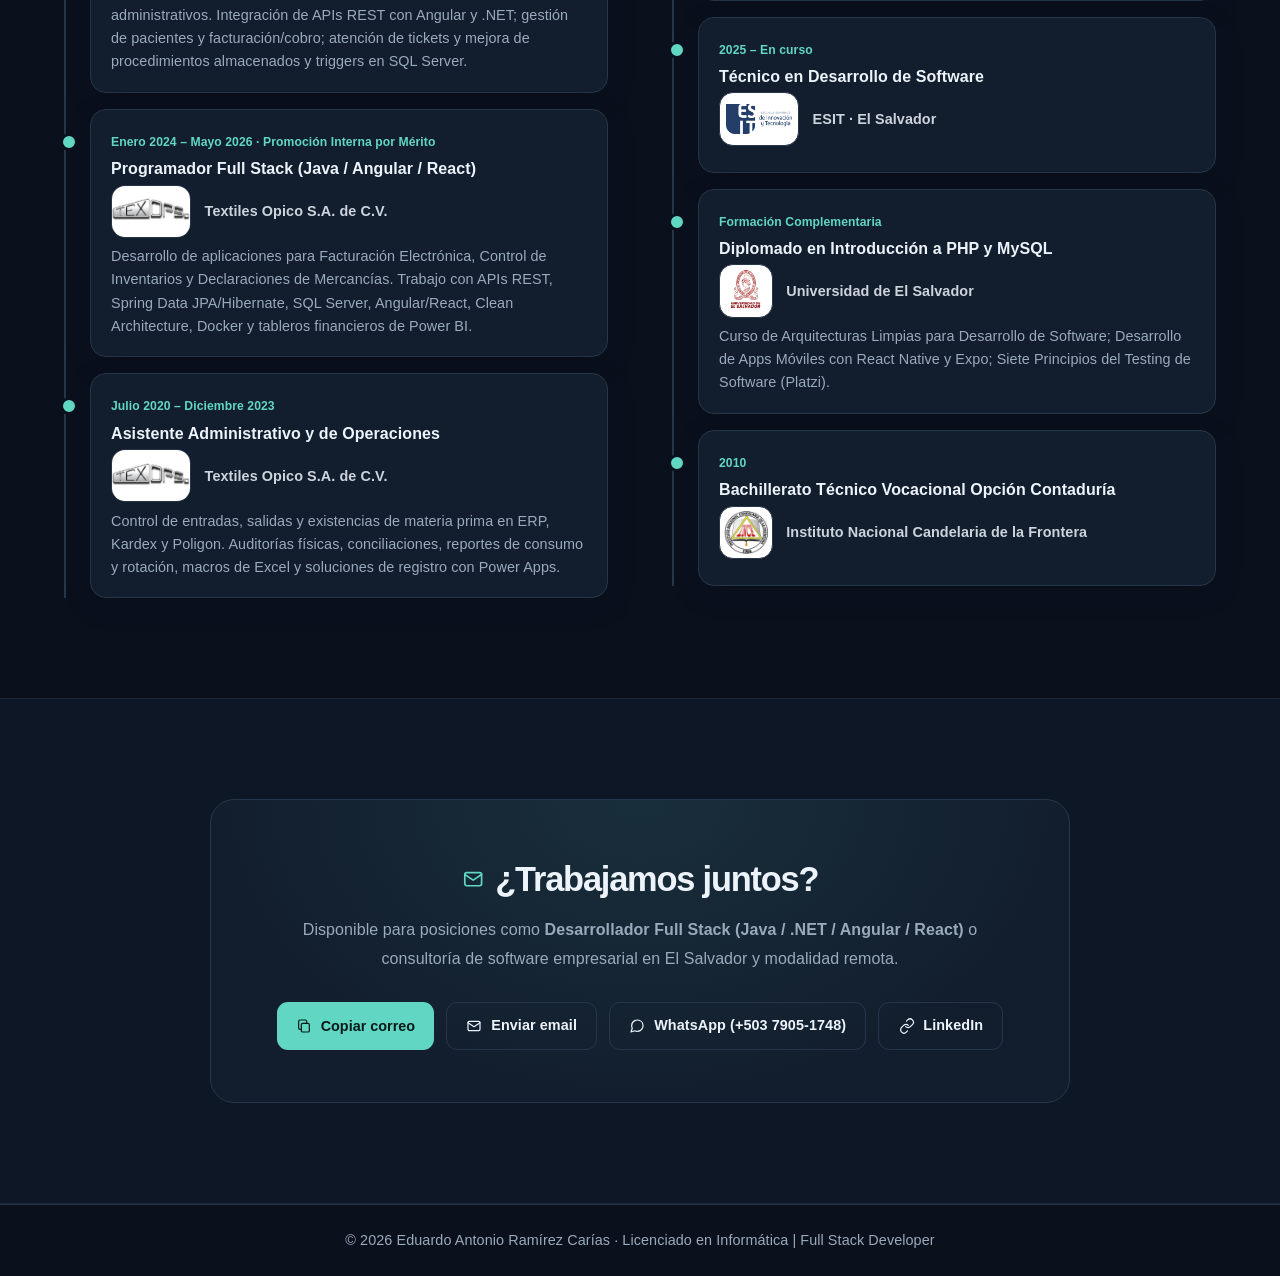
==== commit b5143826: "#2" ====
--- a/index.html
+++ b/index.html
@@ -92,12 +92,16 @@
 
         <!-- Fotografía con tecnologías orbitando alrededor -->
         <div class="hero-visual reveal">
-          <div class="profile-orbit" aria-label="Tecnologías: Java, Spring Boot, .NET, C#, Angular, React, SQL Server y Docker">
+          <div class="profile-orbit" role="img" aria-label="Tecnologías: Java, Spring Boot, .NET, C#, Angular, React, SQL Server y Docker">
             <div class="orbit-track" aria-hidden="true">
-              <span class="orbit-label" style="--angle: 0deg">Java</span><span class="orbit-label" style="--angle: 45deg">Spring Boot</span>
-              <span class="orbit-label" style="--angle: 90deg">.NET</span><span class="orbit-label" style="--angle: 135deg">C#</span>
-              <span class="orbit-label" style="--angle: 180deg">Angular</span><span class="orbit-label" style="--angle: 225deg">React</span>
-              <span class="orbit-label" style="--angle: 270deg">SQL Server</span><span class="orbit-label" style="--angle: 315deg">Docker</span>
+              <span class="orbit-badge" style="--angle: 0deg" data-label="Java" title="Java"><img src="img/technologies/java.svg" alt="" /></span>
+              <span class="orbit-badge" style="--angle: 45deg" data-label="Spring Boot" title="Spring Boot"><img src="img/technologies/spring.svg" alt="" /></span>
+              <span class="orbit-badge" style="--angle: 90deg" data-label=".NET" title=".NET"><img src="img/technologies/dotnetcore.svg" alt="" /></span>
+              <span class="orbit-badge" style="--angle: 135deg" data-label="C#" title="C#"><img src="img/technologies/csharp.svg" alt="" /></span>
+              <span class="orbit-badge" style="--angle: 180deg" data-label="Angular" title="Angular"><img src="img/technologies/angular.svg" alt="" /></span>
+              <span class="orbit-badge" style="--angle: 225deg" data-label="React" title="React"><img src="img/technologies/react.svg" alt="" /></span>
+              <span class="orbit-badge" style="--angle: 270deg" data-label="SQL Server" title="SQL Server"><img src="img/technologies/microsoftsqlserver.svg" alt="" /></span>
+              <span class="orbit-badge" style="--angle: 315deg" data-label="Docker" title="Docker"><img src="img/technologies/docker.svg" alt="" /></span>
             </div>
             <div class="profile-frame"><img src="img/perfil.jpeg" alt="Fotografía de Eduardo Antonio Ramírez Carías" class="profile-img" decoding="async" /></div>
           </div>
@@ -146,7 +150,7 @@
             <ul class="tech-list" aria-label="Bases de datos y analítica">
               <li class="tech-badge"><img src="img/technologies/microsoftsqlserver.svg" alt="" aria-hidden="true" loading="lazy" /><span>SQL Server</span></li>
               <li class="tech-badge"><img src="img/technologies/mysql.svg" alt="" aria-hidden="true" loading="lazy" /><span>MySQL</span></li>
-              <li class="tech-badge"><span class="tech-text-icon" aria-hidden="true">BI</span><span>Power BI</span></li>
+              <li class="tech-badge"><svg class="powerbi-icon" viewBox="0 0 32 32" aria-hidden="true"><path d="M4 17h6v11H4zM13 10h6v18h-6zM22 4h6v24h-6z" /></svg><span>Power BI</span></li>
             </ul>
             <p>Stored Procedures, Triggers, optimización de consultas y analítica de datos.</p>
           </article>
--- a/style.css
+++ b/style.css
@@ -1171,25 +1171,48 @@
   animation: orbit-spin 32s linear infinite;
 }
 
-.orbit-label {
+.orbit-badge {
   position: absolute;
   top: 50%;
   left: 50%;
   display: grid;
-  min-height: 2rem;
+  width: 3.45rem;
+  height: 3.45rem;
   place-items: center;
-  padding: 0.4rem 0.7rem;
   transform: rotate(var(--angle)) translateX(174px) rotate(calc(-1 * var(--angle)));
+  border: 1px solid rgba(148, 163, 184, 0.38);
+  border-radius: 999px;
+  background: #ffffff;
+  box-shadow: 0 10px 26px rgba(0, 0, 0, 0.3), 0 0 0 5px color-mix(in srgb, var(--card) 82%, transparent);
+  animation: orbit-label-counter 32s linear infinite;
+}
+
+.orbit-badge img {
+  width: 2rem;
+  height: 2rem;
+  object-fit: contain;
+}
+
+.orbit-badge::after {
+  position: absolute;
+  top: calc(100% + 0.55rem);
+  left: 50%;
+  padding: 0.3rem 0.55rem;
+  transform: translateX(-50%) translateY(-3px);
   border: 1px solid var(--border);
-  border-radius: 999px;
+  border-radius: 7px;
   background: var(--card);
-  box-shadow: var(--shadow);
   color: var(--text);
-  font-size: 0.74rem;
+  content: attr(data-label);
+  font-size: 0.7rem;
   font-weight: 700;
+  opacity: 0;
+  pointer-events: none;
+  transition: opacity 0.18s ease, transform 0.18s ease;
   white-space: nowrap;
-  animation: orbit-label-counter 32s linear infinite;
-}
+}
+
+.orbit-badge:hover::after { opacity: 1; transform: translateX(-50%) translateY(0); }
 
 @keyframes orbit-spin { to { transform: rotate(1turn); } }
 @keyframes orbit-label-counter { to { rotate: -1turn; } }
@@ -1225,13 +1248,14 @@
 
 @media (max-width: 520px) {
   .profile-orbit { width: min(340px, 88vw); }
-  .orbit-label { padding: 0.32rem 0.52rem; font-size: 0.65rem; transform: rotate(var(--angle)) translateX(142px) rotate(calc(-1 * var(--angle))); }
+  .orbit-badge { width: 3rem; height: 3rem; transform: rotate(var(--angle)) translateX(142px) rotate(calc(-1 * var(--angle))); }
+  .orbit-badge img { width: 1.75rem; height: 1.75rem; }
   .visual-flow { gap: 0.32rem; }
   .visual-flow span { padding: 0.42rem 0.45rem; font-size: 0.65rem; }
 }
 
 @media (prefers-reduced-motion: reduce) {
-  .orbit-track, .orbit-label { animation: none; }
+  .orbit-track, .orbit-badge { animation: none; }
 }
 
 /* Keep content visible independently of JavaScript. */
@@ -1419,3 +1443,36 @@
     font-size: 0.72rem;
   }
 }
+
+/* Keep the skill logos prominent after the responsive card styles. */
+.tech-list { gap: 0.6rem; }
+.tech-list .tech-badge {
+  min-height: 3rem;
+  gap: 0.55rem;
+  padding: 0.4rem 0.68rem;
+  background: color-mix(in srgb, var(--accent) 7%, var(--card));
+  font-size: 0.8rem;
+}
+.tech-list .tech-badge img {
+  width: 1.8rem;
+  height: 1.8rem;
+  flex: 0 0 1.8rem;
+  padding: 0.22rem;
+  border-radius: 7px;
+  background: #ffffff;
+}
+.tech-list .tech-badge .powerbi-icon {
+  width: 1.8rem;
+  height: 1.8rem;
+  flex: 0 0 1.8rem;
+  padding: 0.22rem;
+  border-radius: 7px;
+  background: #ffffff;
+}
+.powerbi-icon path { fill: #f2c811; }
+.powerbi-icon path:nth-child(2) { fill: #d5a900; }
+
+@media (max-width: 520px) {
+  .tech-list .tech-badge { min-height: 2.8rem; gap: 0.45rem; padding: 0.35rem 0.55rem; font-size: 0.76rem; }
+  .tech-list .tech-badge img, .tech-list .tech-badge .powerbi-icon { width: 1.65rem; height: 1.65rem; flex-basis: 1.65rem; }
+}
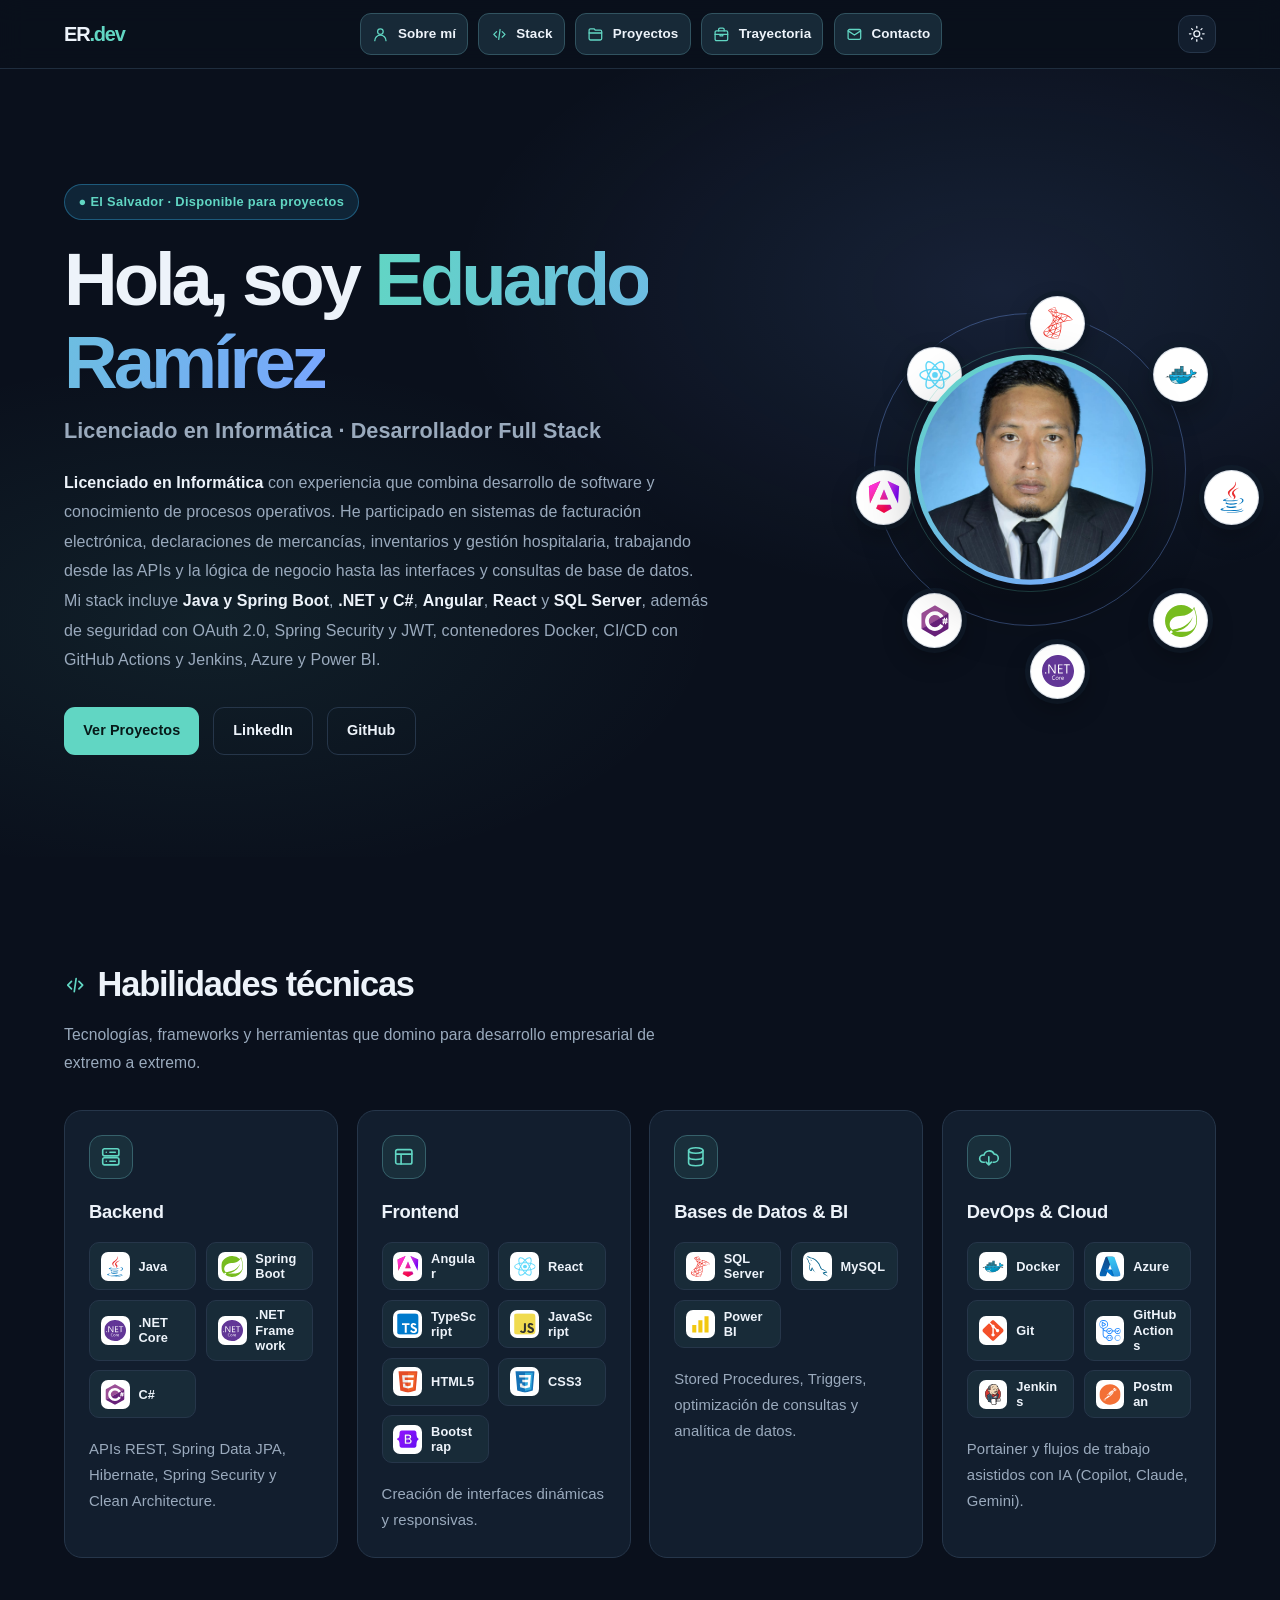
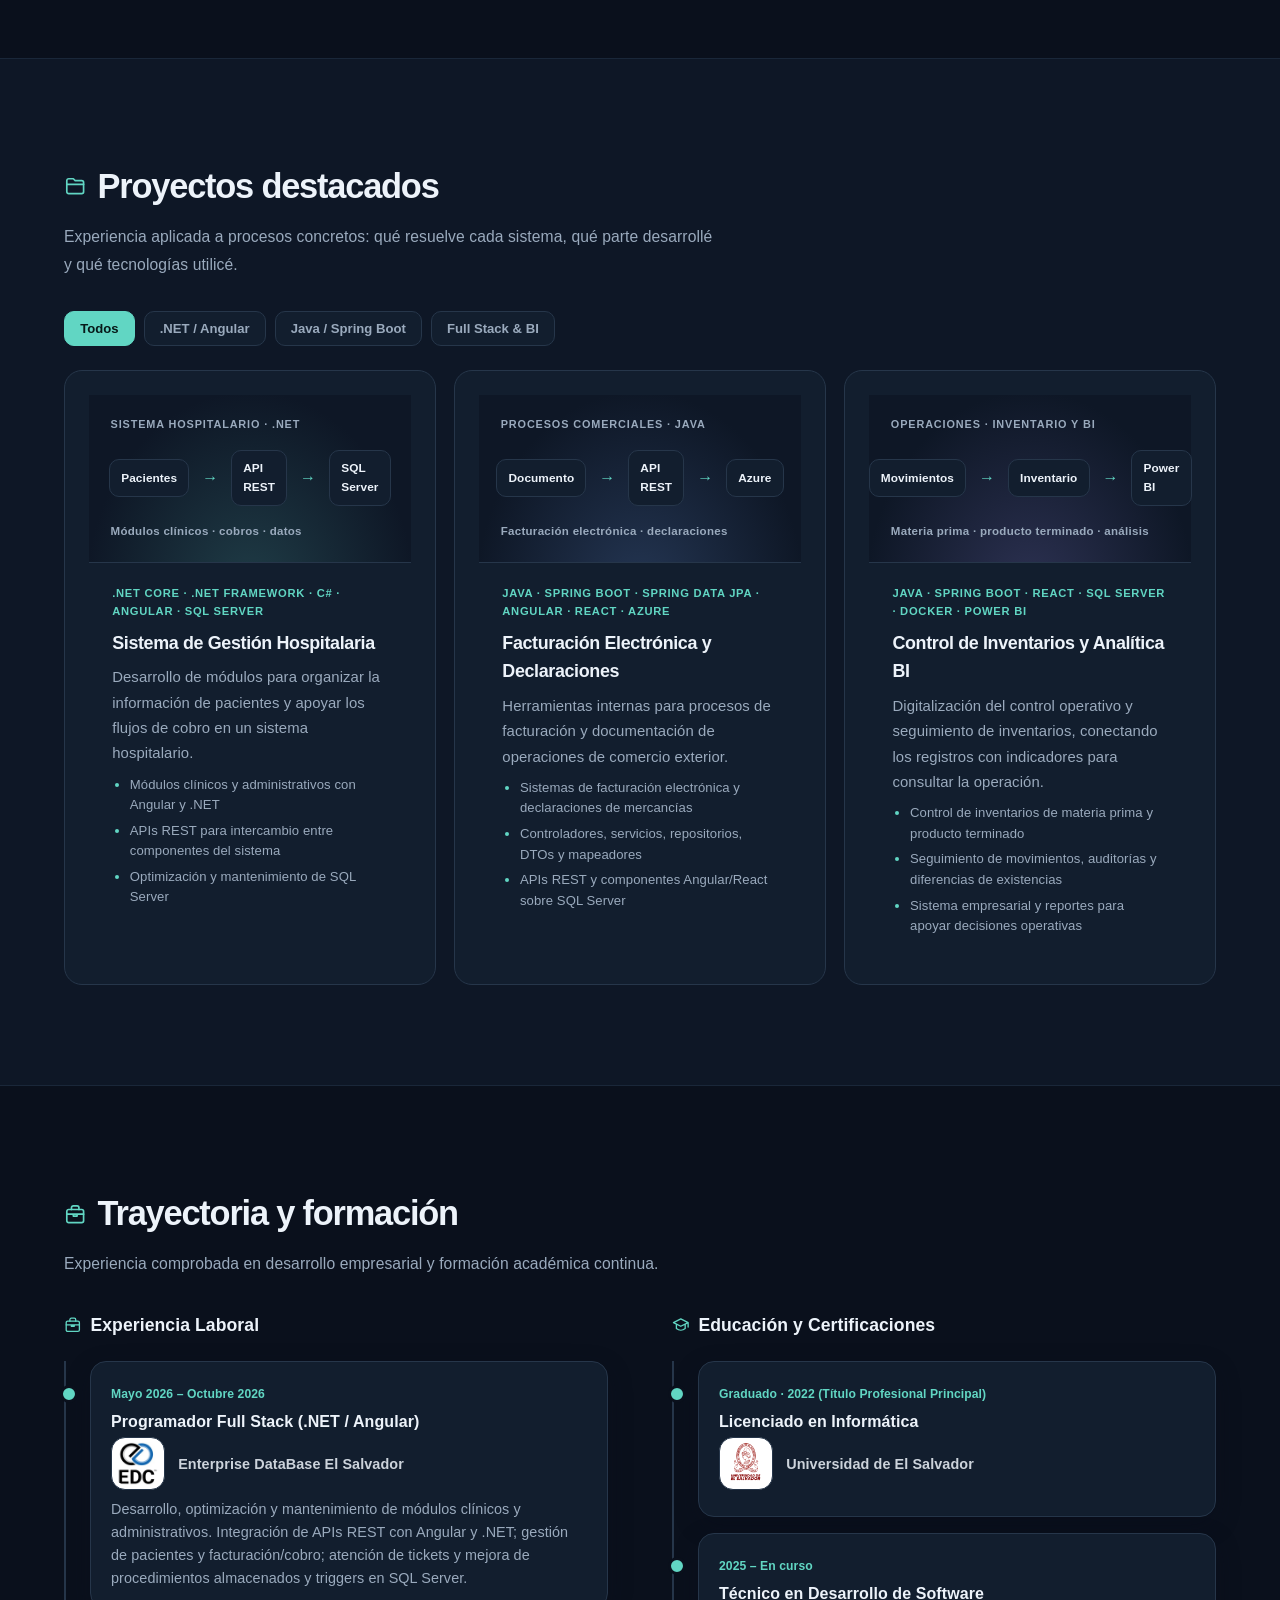
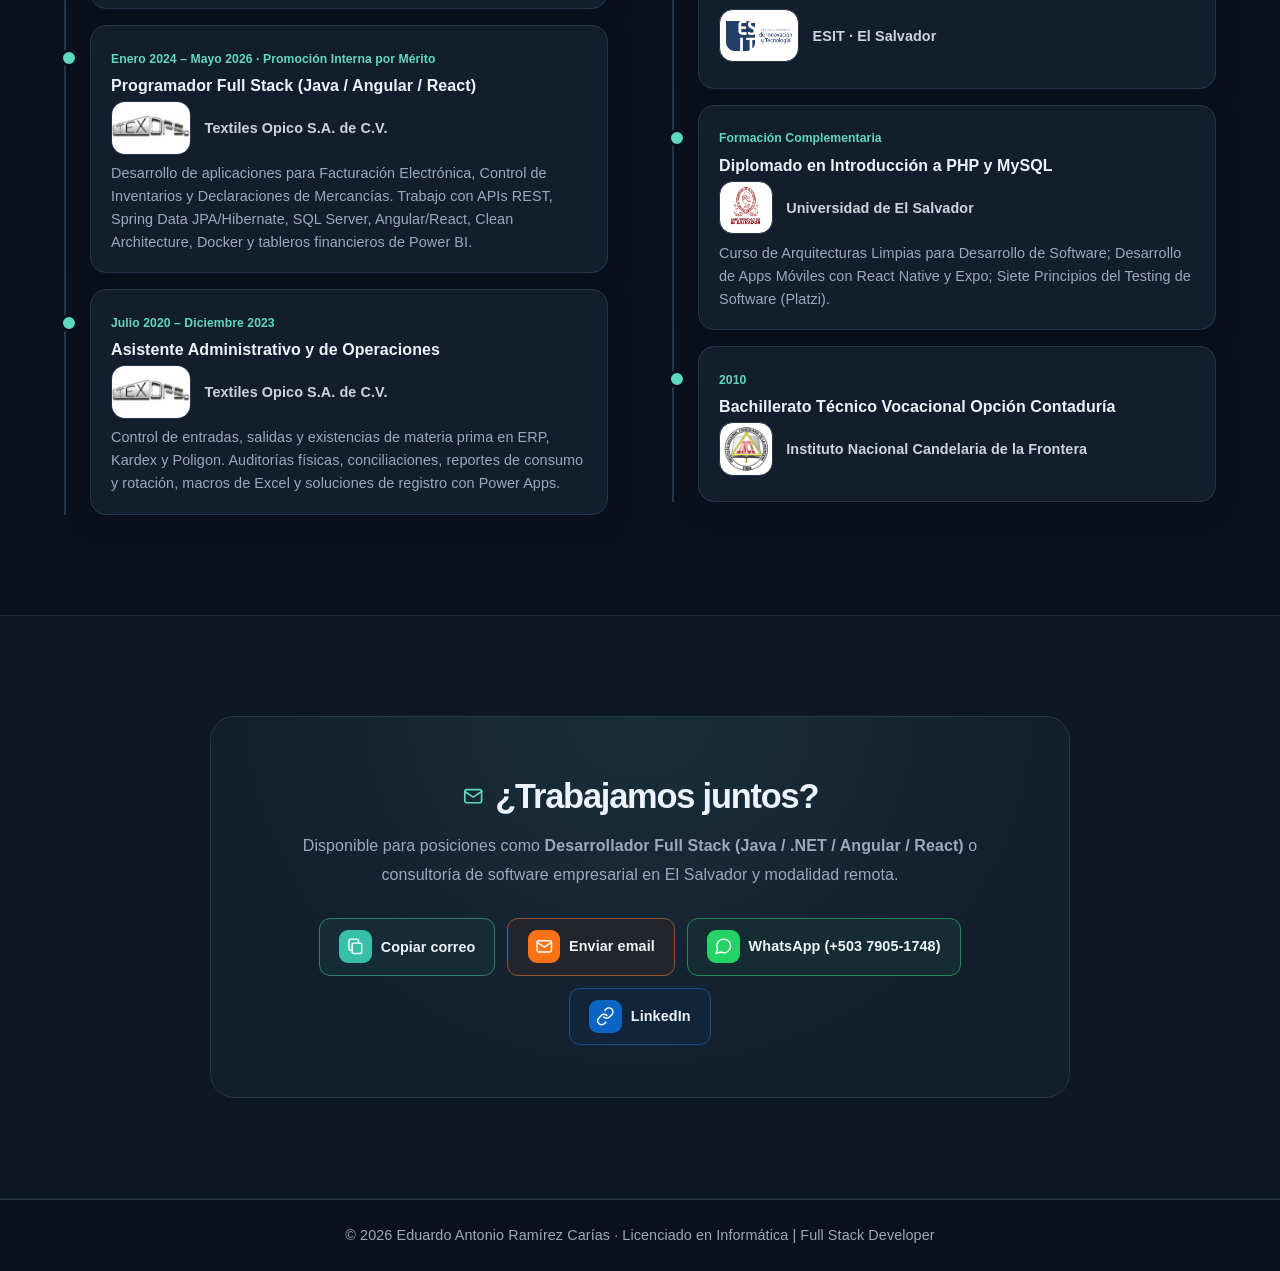
==== commit d479b047: "#3" ====
--- a/index.html
+++ b/index.html
@@ -94,14 +94,14 @@
         <div class="hero-visual reveal">
           <div class="profile-orbit" role="img" aria-label="Tecnologías: Java, Spring Boot, .NET, C#, Angular, React, SQL Server y Docker">
             <div class="orbit-track" aria-hidden="true">
-              <span class="orbit-badge" style="--angle: 0deg" data-label="Java" title="Java"><img src="img/technologies/java.svg" alt="" /></span>
-              <span class="orbit-badge" style="--angle: 45deg" data-label="Spring Boot" title="Spring Boot"><img src="img/technologies/spring.svg" alt="" /></span>
-              <span class="orbit-badge" style="--angle: 90deg" data-label=".NET" title=".NET"><img src="img/technologies/dotnetcore.svg" alt="" /></span>
-              <span class="orbit-badge" style="--angle: 135deg" data-label="C#" title="C#"><img src="img/technologies/csharp.svg" alt="" /></span>
-              <span class="orbit-badge" style="--angle: 180deg" data-label="Angular" title="Angular"><img src="img/technologies/angular.svg" alt="" /></span>
-              <span class="orbit-badge" style="--angle: 225deg" data-label="React" title="React"><img src="img/technologies/react.svg" alt="" /></span>
-              <span class="orbit-badge" style="--angle: 270deg" data-label="SQL Server" title="SQL Server"><img src="img/technologies/microsoftsqlserver.svg" alt="" /></span>
-              <span class="orbit-badge" style="--angle: 315deg" data-label="Docker" title="Docker"><img src="img/technologies/docker.svg" alt="" /></span>
+              <span class="orbit-badge" style="--angle: 0deg; --sequence-delay: 0s" data-label="Java" title="Java"><img src="img/technologies/java.svg" alt="" /></span>
+              <span class="orbit-badge" style="--angle: 45deg; --sequence-delay: 2s" data-label="Spring Boot" title="Spring Boot"><img src="img/technologies/spring.svg" alt="" /></span>
+              <span class="orbit-badge" style="--angle: 90deg; --sequence-delay: 4s" data-label=".NET" title=".NET"><img src="img/technologies/dotnetcore.svg" alt="" /></span>
+              <span class="orbit-badge" style="--angle: 135deg; --sequence-delay: 6s" data-label="C#" title="C#"><img src="img/technologies/csharp.svg" alt="" /></span>
+              <span class="orbit-badge" style="--angle: 180deg; --sequence-delay: 8s" data-label="Angular" title="Angular"><img src="img/technologies/angular.svg" alt="" /></span>
+              <span class="orbit-badge" style="--angle: 225deg; --sequence-delay: 10s" data-label="React" title="React"><img src="img/technologies/react.svg" alt="" /></span>
+              <span class="orbit-badge" style="--angle: 270deg; --sequence-delay: 12s" data-label="SQL Server" title="SQL Server"><img src="img/technologies/microsoftsqlserver.svg" alt="" /></span>
+              <span class="orbit-badge" style="--angle: 315deg; --sequence-delay: 14s" data-label="Docker" title="Docker"><img src="img/technologies/docker.svg" alt="" /></span>
             </div>
             <div class="profile-frame"><img src="img/perfil.jpeg" alt="Fotografía de Eduardo Antonio Ramírez Carías" class="profile-img" decoding="async" /></div>
           </div>
@@ -368,16 +368,16 @@
           o consultoría de software empresarial en El Salvador y modalidad remota.
         </p>
         <div class="hero-buttons">
-          <button id="copyEmailBtn" class="btn btn-primary" type="button" data-email="ramirez5310xp@outlook.com">
+          <button id="copyEmailBtn" class="btn btn-primary contact-action contact-copy" type="button" data-email="ramirez5310xp@outlook.com">
             <svg class="ui-icon" aria-hidden="true"><use href="#i-copy" /></svg>Copiar correo
           </button>
-          <a href="mailto:ramirez5310xp@outlook.com" class="btn btn-secondary">
+          <a href="mailto:ramirez5310xp@outlook.com" class="btn btn-secondary contact-action contact-email">
             <svg class="ui-icon" aria-hidden="true"><use href="#i-mail" /></svg>Enviar email
           </a>
-          <a href="https://wa.me/50379051748" target="_blank" rel="noopener" class="btn btn-secondary">
+          <a href="https://wa.me/50379051748" target="_blank" rel="noopener" class="btn btn-secondary contact-action contact-whatsapp">
             <svg class="ui-icon" aria-hidden="true"><use href="#i-chat" /></svg>WhatsApp (+503 7905-1748)
           </a>
-          <a href="https://www.linkedin.com/in/ramirez5310xp" target="_blank" rel="noopener" class="btn btn-secondary">
+          <a href="https://www.linkedin.com/in/ramirez5310xp" target="_blank" rel="noopener" class="btn btn-secondary contact-action contact-linkedin">
             <svg class="ui-icon" aria-hidden="true"><use href="#i-link" /></svg>LinkedIn
           </a>
         </div>
--- a/style.css
+++ b/style.css
@@ -1168,7 +1168,7 @@
 .orbit-track {
   position: absolute;
   inset: 0;
-  animation: orbit-spin 32s linear infinite;
+  animation: orbit-spin 40s linear infinite;
 }
 
 .orbit-badge {
@@ -1184,7 +1184,8 @@
   border-radius: 999px;
   background: #ffffff;
   box-shadow: 0 10px 26px rgba(0, 0, 0, 0.3), 0 0 0 5px color-mix(in srgb, var(--card) 82%, transparent);
-  animation: orbit-label-counter 32s linear infinite;
+  animation: orbit-counter-spin 40s linear infinite, orbit-sequence 16s ease-in-out infinite;
+  animation-delay: 0s, var(--sequence-delay);
 }
 
 .orbit-badge img {
@@ -1215,7 +1216,17 @@
 .orbit-badge:hover::after { opacity: 1; transform: translateX(-50%) translateY(0); }
 
 @keyframes orbit-spin { to { transform: rotate(1turn); } }
-@keyframes orbit-label-counter { to { rotate: -1turn; } }
+@keyframes orbit-counter-spin { to { rotate: -1turn; } }
+@keyframes orbit-sequence {
+  0%, 12% {
+    border-color: var(--accent);
+    box-shadow: 0 0 0 6px color-mix(in srgb, var(--accent) 20%, transparent), 0 0 25px color-mix(in srgb, var(--accent) 50%, transparent);
+  }
+  16%, 100% {
+    border-color: rgba(148, 163, 184, 0.38);
+    box-shadow: 0 10px 26px rgba(0, 0, 0, 0.3), 0 0 0 5px color-mix(in srgb, var(--card) 82%, transparent);
+  }
+}
 
 /* Diagramas de flujo y alcance para cada proyecto */
 .project-visual {
@@ -1476,3 +1487,72 @@
   .tech-list .tech-badge { min-height: 2.8rem; gap: 0.45rem; padding: 0.35rem 0.55rem; font-size: 0.76rem; }
   .tech-list .tech-badge img, .tech-list .tech-badge .powerbi-icon { width: 1.65rem; height: 1.65rem; flex-basis: 1.65rem; }
 }
+
+/* Two clear columns keep each skill card compact and easy to scan. */
+.tech-list {
+  display: grid;
+  grid-template-columns: repeat(2, minmax(0, 1fr));
+  align-items: stretch;
+}
+.tech-list .tech-badge {
+  width: 100%;
+  min-width: 0;
+  justify-content: flex-start;
+  white-space: normal;
+  overflow-wrap: anywhere;
+  line-height: 1.2;
+}
+
+/* Stronger navigation tabs with a clear hover and keyboard-focus state. */
+.nav-links { gap: clamp(0.2rem, 0.8vw, 0.7rem); }
+.nav-links a {
+  padding: 0.58rem 0.7rem;
+  border: 1px solid color-mix(in srgb, var(--accent) 18%, var(--border));
+  border-radius: 11px;
+  background: color-mix(in srgb, var(--accent) 6%, var(--card));
+  color: var(--text);
+  font-size: 0.84rem;
+  font-weight: 650;
+  transition: background-color 0.2s, border-color 0.2s, color 0.2s, transform 0.2s;
+}
+.nav-links a .ui-icon { width: 1.05rem; height: 1.05rem; color: var(--accent); opacity: 1; }
+.nav-links a:hover, .nav-links a:focus-visible {
+  transform: translateY(-2px);
+  border-color: var(--accent);
+  background: color-mix(in srgb, var(--accent) 17%, var(--card));
+  color: var(--text);
+}
+
+/* Contact buttons use recognizable color accents for each action. */
+.contact-action {
+  --contact-color: var(--accent);
+  gap: 0.72rem;
+  min-height: 52px;
+  border: 1px solid color-mix(in srgb, var(--contact-color) 50%, var(--border));
+  background: color-mix(in srgb, var(--contact-color) 8%, var(--card));
+  color: var(--text);
+}
+.contact-copy { --contact-color: #38bfa7; }
+.contact-email { --contact-color: #f97316; }
+.contact-whatsapp { --contact-color: #25d366; }
+.contact-linkedin { --contact-color: #0a66c2; }
+.contact-action .ui-icon {
+  box-sizing: content-box;
+  width: 1.2rem;
+  height: 1.2rem;
+  padding: 0.42rem;
+  border-radius: 9px;
+  background: var(--contact-color);
+  color: #ffffff;
+  stroke: currentColor;
+}
+.contact-action:hover {
+  border-color: var(--contact-color);
+  background: color-mix(in srgb, var(--contact-color) 15%, var(--card));
+  color: var(--text);
+}
+
+@media (max-width: 820px) {
+  .nav-links { align-items: stretch; gap: 0.55rem; }
+  .nav-links a { padding: 0.72rem 0.85rem; }
+}
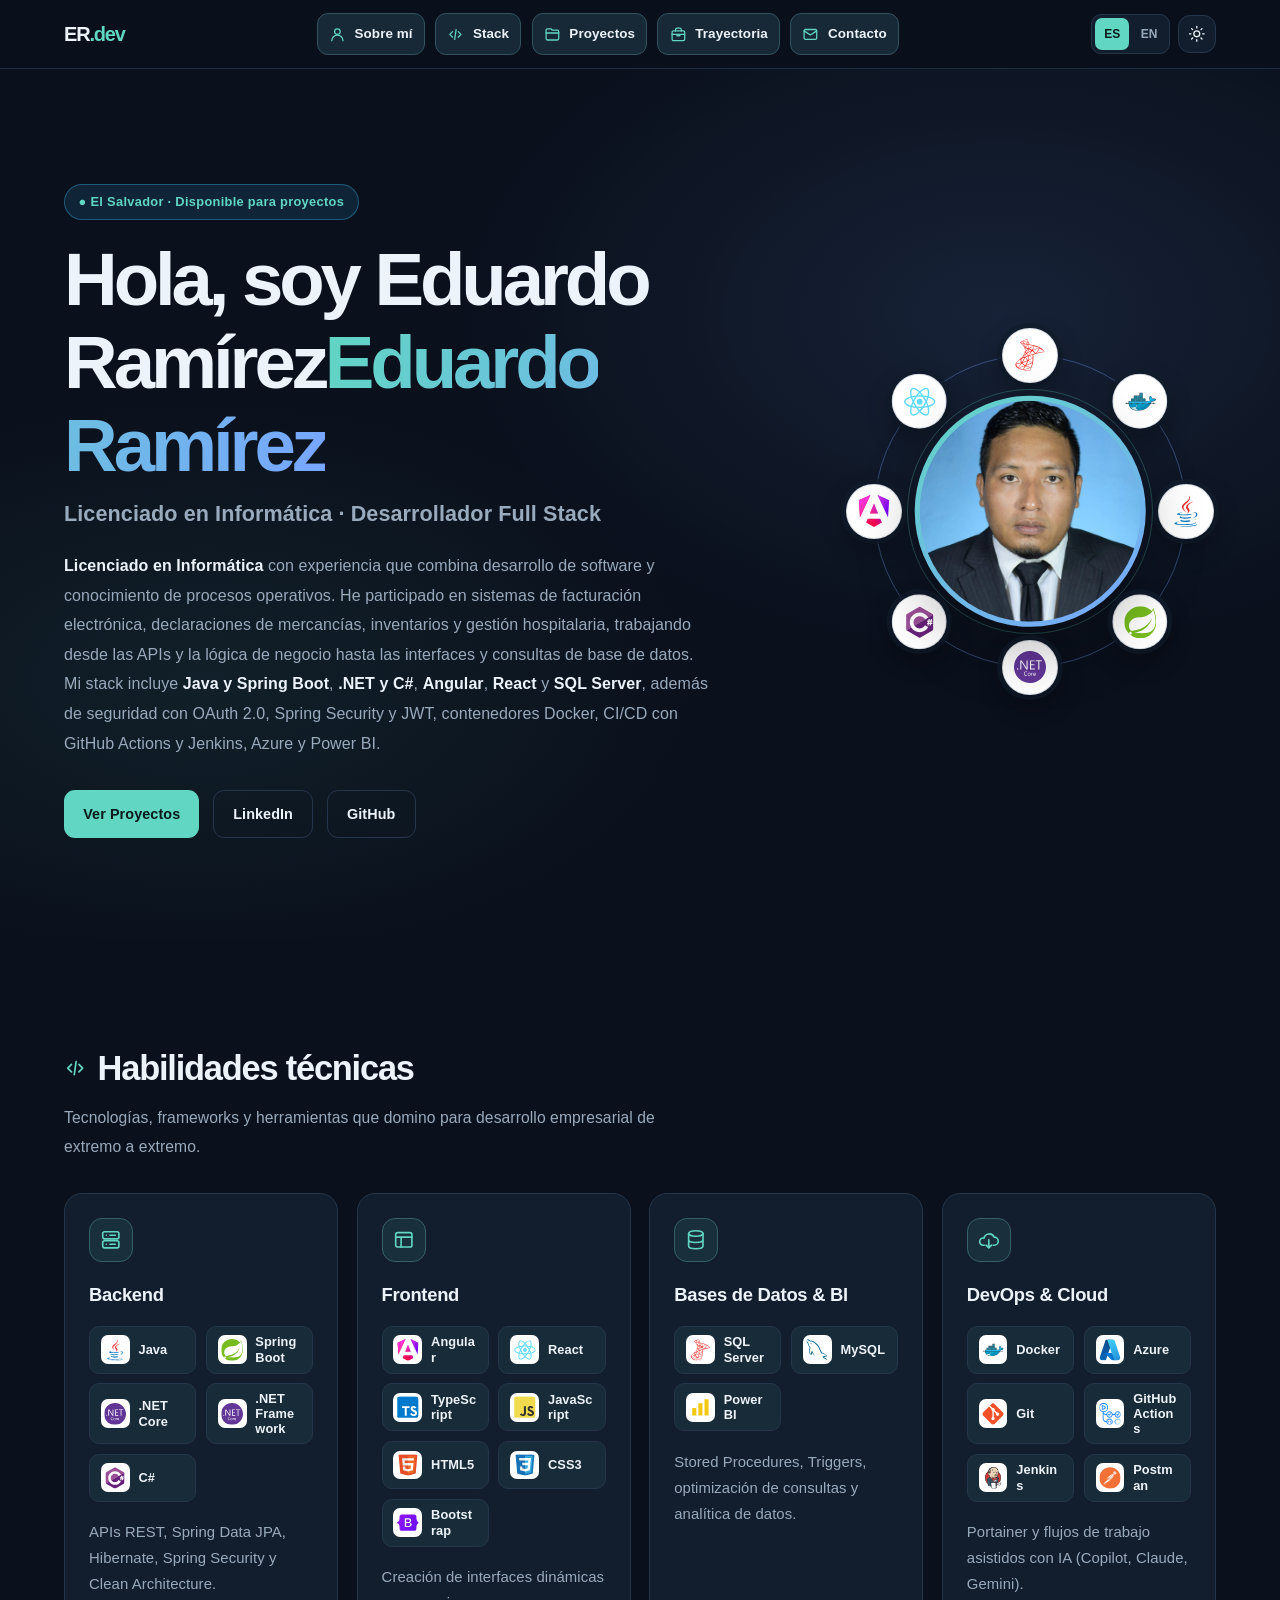
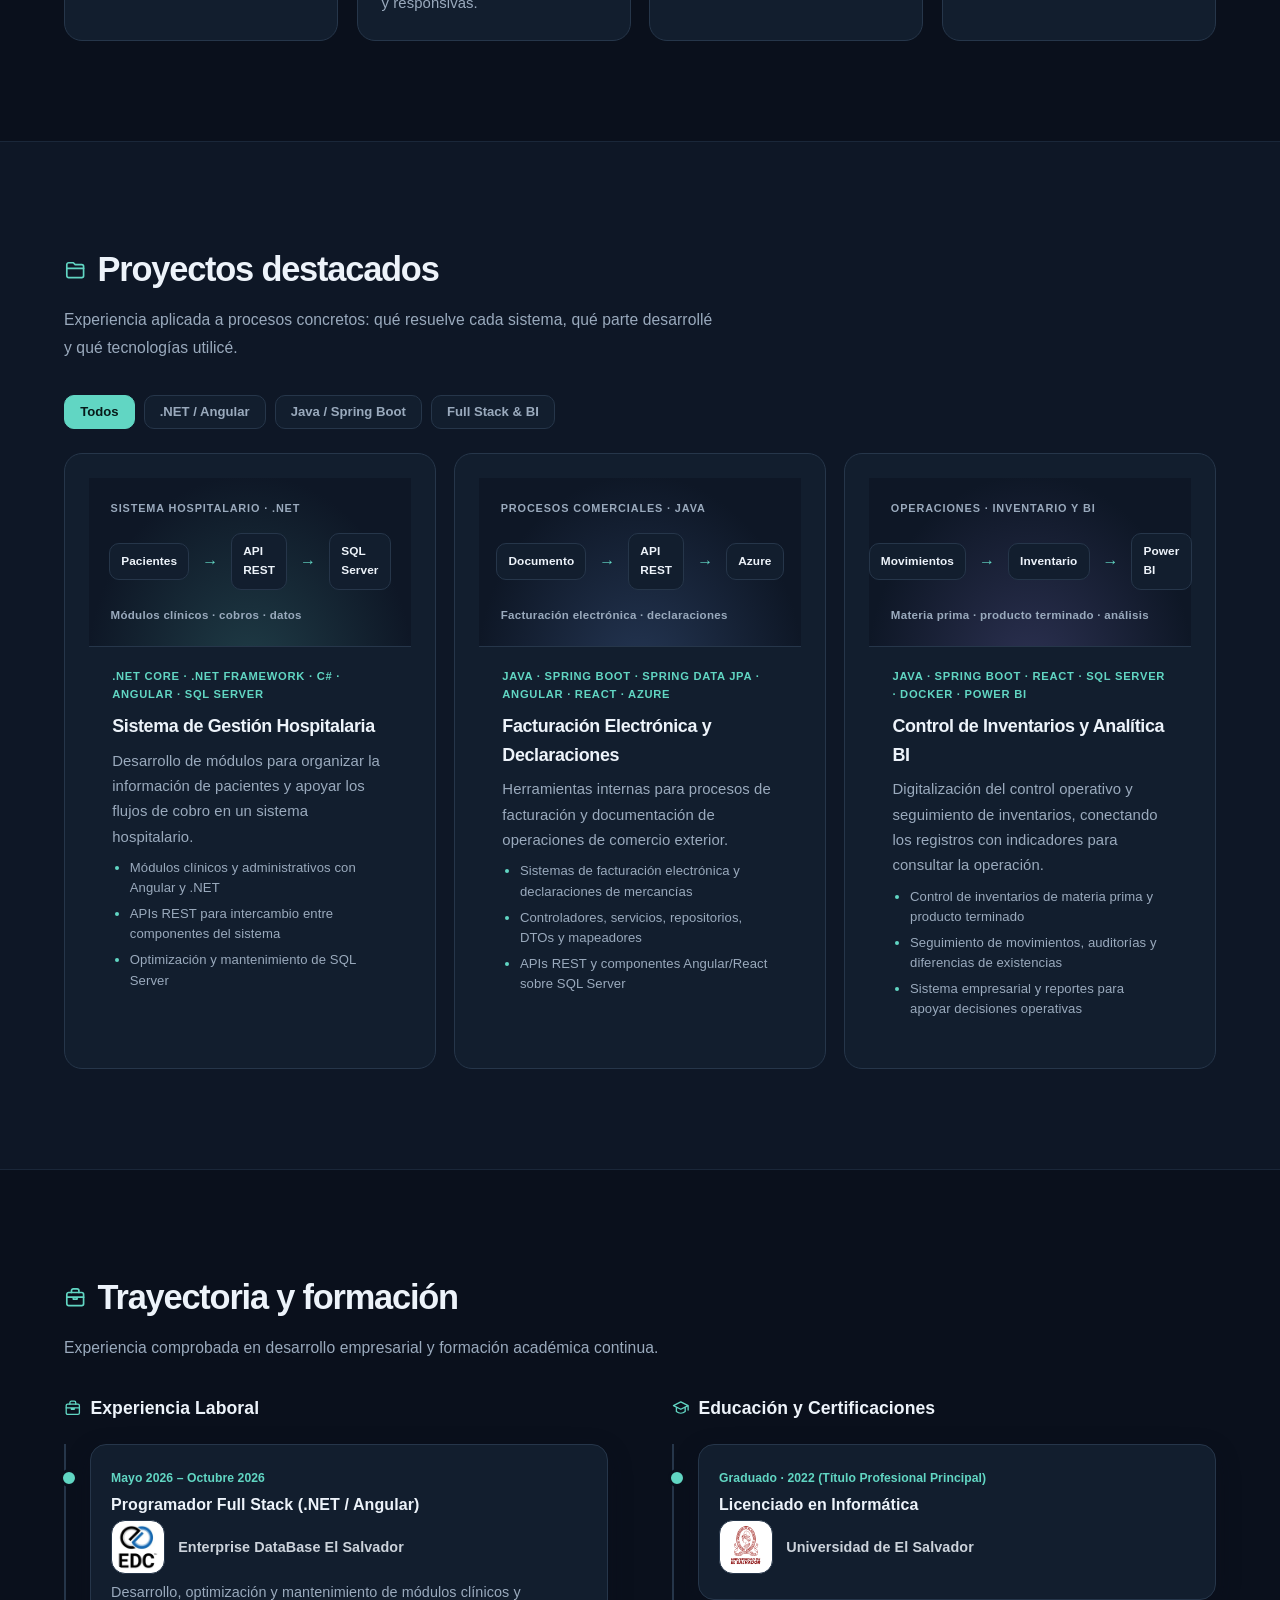
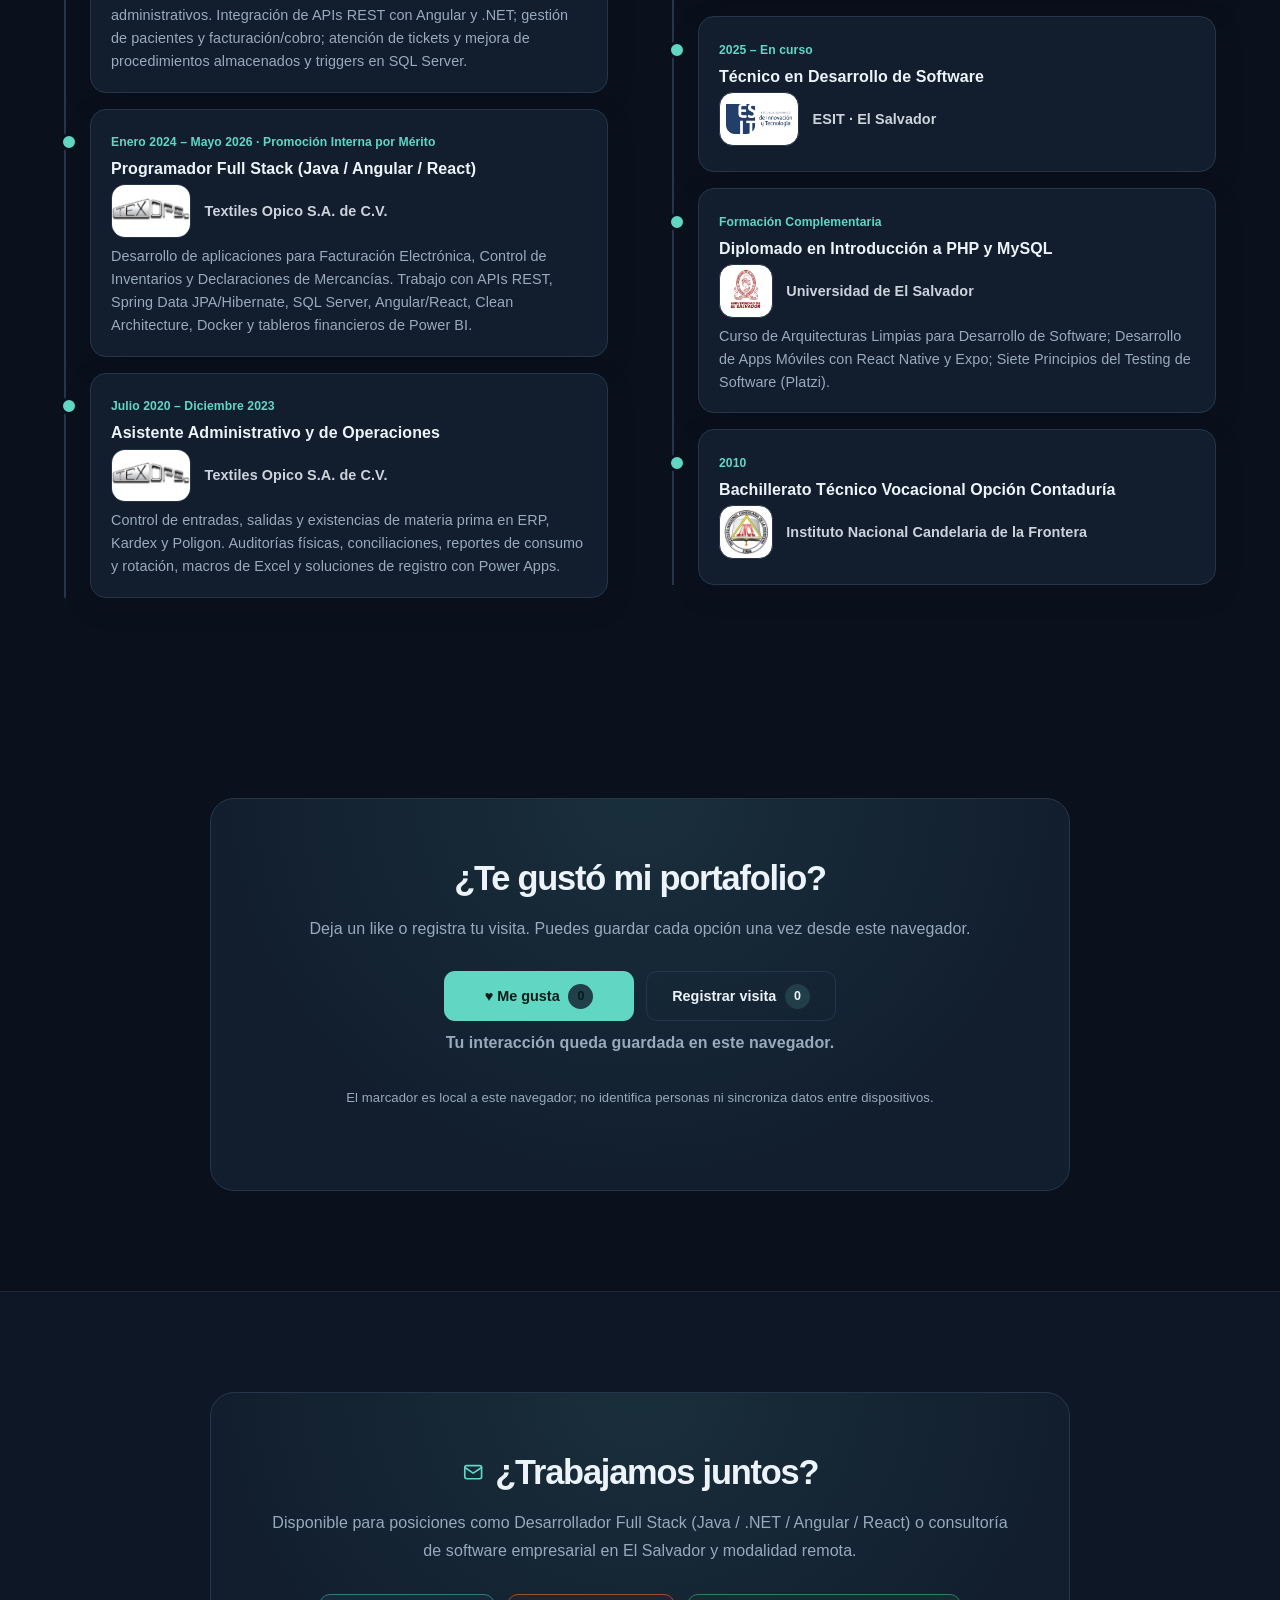
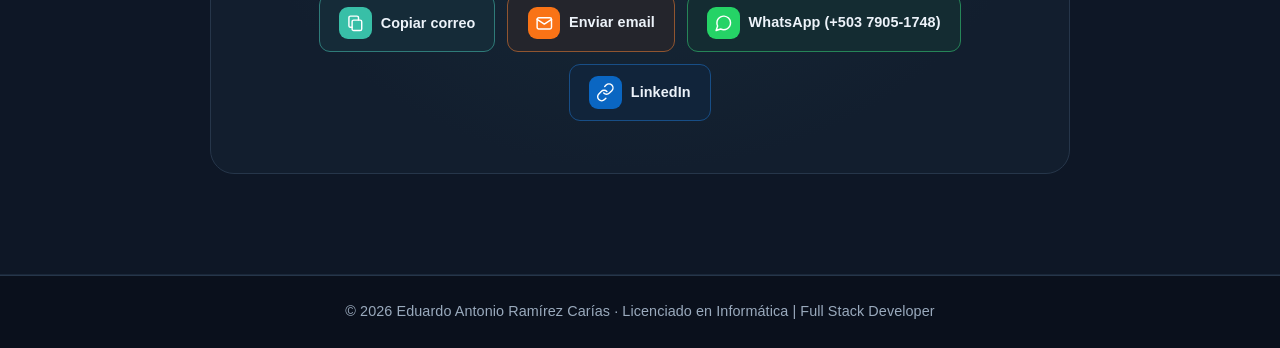
==== commit 38c534d6: "update" ====
--- a/index.html
+++ b/index.html
@@ -54,6 +54,10 @@
       </nav>
 
       <div class="nav-actions">
+        <div class="language-toggle" role="group" aria-label="Language / Idioma">
+          <button class="language-btn" type="button" data-language="es" aria-pressed="true">ES</button>
+          <button class="language-btn" type="button" data-language="en" aria-pressed="false">EN</button>
+        </div>
         <button id="themeToggle" class="icon-btn" type="button" aria-label="Cambiar a tema claro" title="Cambiar tema claro/oscuro">
           <svg class="ui-icon" aria-hidden="true"><use href="#i-sun" /></svg>
         </button>
@@ -359,6 +363,19 @@
       </div>
     </section>
 
+    <section class="section" id="apoyo">
+      <div class="container contact-box reveal feedback-box">
+        <h2 class="section-title">¿Te gustó mi portafolio?</h2>
+        <p>Deja un like o registra tu visita. Puedes guardar cada opción una vez desde este navegador.</p>
+        <div class="hero-buttons feedback-actions">
+          <button class="btn btn-primary feedback-btn" type="button" data-feedback="like">♥ Me gusta <span class="feedback-count" id="likeCount">0</span></button>
+          <button class="btn btn-secondary feedback-btn" type="button" data-feedback="visit">Registrar visita <span class="feedback-count" id="visitCount">0</span></button>
+        </div>
+        <p class="feedback-status" id="feedbackStatus" aria-live="polite">Tu interacción queda guardada en este navegador.</p>
+        <p class="feedback-note">El marcador es local a este navegador; no identifica personas ni sincroniza datos entre dispositivos.</p>
+      </div>
+    </section>
+
     <!-- Contacto con Copiado Rápido -->
     <section class="section section-alt" id="contacto">
       <div class="container contact-box reveal">
--- a/style.css
+++ b/style.css
@@ -590,6 +590,14 @@
   text-align: center;
   max-width: 680px;
 }
+.feedback-box { text-align: center; }
+.feedback-box .section-title { justify-content: center; }
+.feedback-actions { justify-content: center; margin: 1.25rem 0 0.5rem; }
+.feedback-btn { min-width: 190px; justify-content: center; }
+.feedback-btn:disabled { cursor: default; opacity: 0.72; transform: none; }
+.feedback-count { display: inline-grid; min-width: 1.55rem; height: 1.55rem; place-items: center; border-radius: 999px; background: color-mix(in srgb, var(--accent) 18%, var(--card)); font-size: 0.78rem; }
+.feedback-status { min-height: 1.5em; color: var(--accent); font-weight: 650; }
+.feedback-note { margin-top: 0.5rem; color: var(--muted); font-size: 0.82rem; }
 
 .contact-box p {
   color: var(--muted);
@@ -758,6 +766,10 @@
 .icon-btn {
   border-radius: 12px;
 }
+.language-toggle { display: inline-flex; gap: 0.2rem; padding: 0.2rem; border: 1px solid var(--border); border-radius: 10px; background: var(--card); }
+.language-btn { min-width: 2.1rem; min-height: 2rem; padding: 0.25rem 0.45rem; border: 0; border-radius: 7px; background: transparent; color: var(--muted); font-size: 0.75rem; font-weight: 750; cursor: pointer; }
+.language-btn[aria-pressed="true"] { background: var(--accent); color: #071a19; }
+[data-theme="light"] .language-btn[aria-pressed="true"] { color: #ffffff; }
 
 .hero {
   position: relative;
@@ -1133,6 +1145,7 @@
   display: grid;
   width: min(390px, 34vw);
   aspect-ratio: 1;
+  --orbit-radius: 156px;
   place-items: center;
 }
 
@@ -1168,30 +1181,29 @@
 .orbit-track {
   position: absolute;
   inset: 0;
-  animation: orbit-spin 40s linear infinite;
 }
 
 .orbit-badge {
   position: absolute;
-  top: 50%;
-  left: 50%;
+  top: calc(50% - 1.725rem);
+  left: calc(50% - 1.725rem);
   display: grid;
   width: 3.45rem;
   height: 3.45rem;
   place-items: center;
-  transform: rotate(var(--angle)) translateX(174px) rotate(calc(-1 * var(--angle)));
+  transform: rotate(var(--angle)) translateX(var(--orbit-radius)) rotate(calc(-1 * var(--angle)));
   border: 1px solid rgba(148, 163, 184, 0.38);
   border-radius: 999px;
   background: #ffffff;
   box-shadow: 0 10px 26px rgba(0, 0, 0, 0.3), 0 0 0 5px color-mix(in srgb, var(--card) 82%, transparent);
-  animation: orbit-counter-spin 40s linear infinite, orbit-sequence 16s ease-in-out infinite;
-  animation-delay: 0s, var(--sequence-delay);
 }
 
 .orbit-badge img {
   width: 2rem;
   height: 2rem;
   object-fit: contain;
+  animation: orbit-sequence 16s ease-in-out infinite;
+  animation-delay: var(--sequence-delay);
 }
 
 .orbit-badge::after {
@@ -1215,17 +1227,9 @@
 
 .orbit-badge:hover::after { opacity: 1; transform: translateX(-50%) translateY(0); }
 
-@keyframes orbit-spin { to { transform: rotate(1turn); } }
-@keyframes orbit-counter-spin { to { rotate: -1turn; } }
 @keyframes orbit-sequence {
-  0%, 12% {
-    border-color: var(--accent);
-    box-shadow: 0 0 0 6px color-mix(in srgb, var(--accent) 20%, transparent), 0 0 25px color-mix(in srgb, var(--accent) 50%, transparent);
-  }
-  16%, 100% {
-    border-color: rgba(148, 163, 184, 0.38);
-    box-shadow: 0 10px 26px rgba(0, 0, 0, 0.3), 0 0 0 5px color-mix(in srgb, var(--card) 82%, transparent);
-  }
+  0%, 8% { transform: scale(1.32); }
+  11%, 100% { transform: scale(1); }
 }
 
 /* Diagramas de flujo y alcance para cada proyecto */
@@ -1254,19 +1258,34 @@
 .modal-scope li::marker { color: var(--accent); }
 
 @media (max-width: 820px) {
-  .profile-orbit { width: min(390px, 78vw); }
+  .profile-orbit {
+    width: min(390px, 78vw);
+    --orbit-radius: min(156px, 31.2vw);
+  }
+}
+
+@media (min-width: 821px) and (max-width: 1147px) {
+  .profile-orbit { --orbit-radius: min(156px, 13.6vw); }
 }
 
 @media (max-width: 520px) {
-  .profile-orbit { width: min(340px, 88vw); }
-  .orbit-badge { width: 3rem; height: 3rem; transform: rotate(var(--angle)) translateX(142px) rotate(calc(-1 * var(--angle))); }
+  .profile-orbit {
+    width: min(340px, 88vw);
+    --orbit-radius: min(136px, 35.2vw);
+  }
+  .orbit-badge {
+    top: calc(50% - 1.5rem);
+    left: calc(50% - 1.5rem);
+    width: 3rem;
+    height: 3rem;
+  }
   .orbit-badge img { width: 1.75rem; height: 1.75rem; }
   .visual-flow { gap: 0.32rem; }
   .visual-flow span { padding: 0.42rem 0.45rem; font-size: 0.65rem; }
 }
 
 @media (prefers-reduced-motion: reduce) {
-  .orbit-track, .orbit-badge { animation: none; }
+  .orbit-badge, .orbit-badge img { animation: none; }
 }
 
 /* Keep content visible independently of JavaScript. */
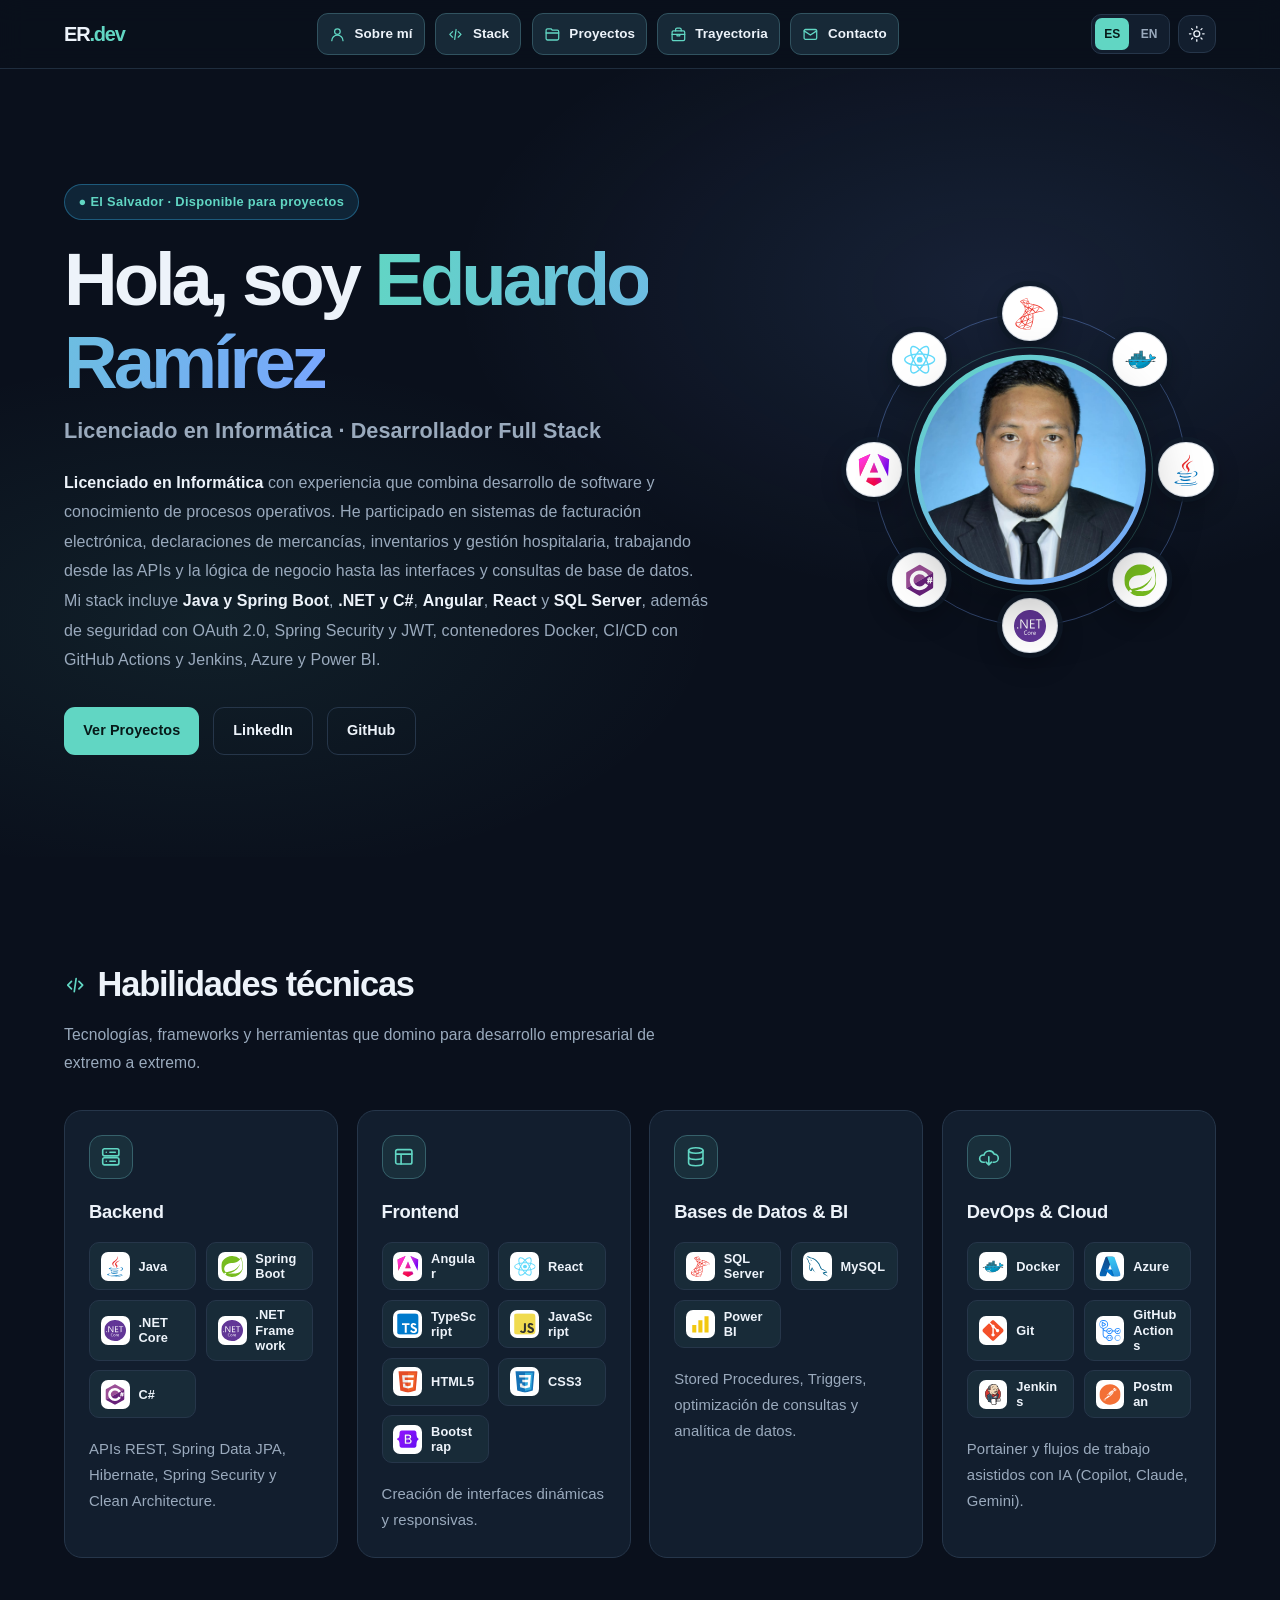
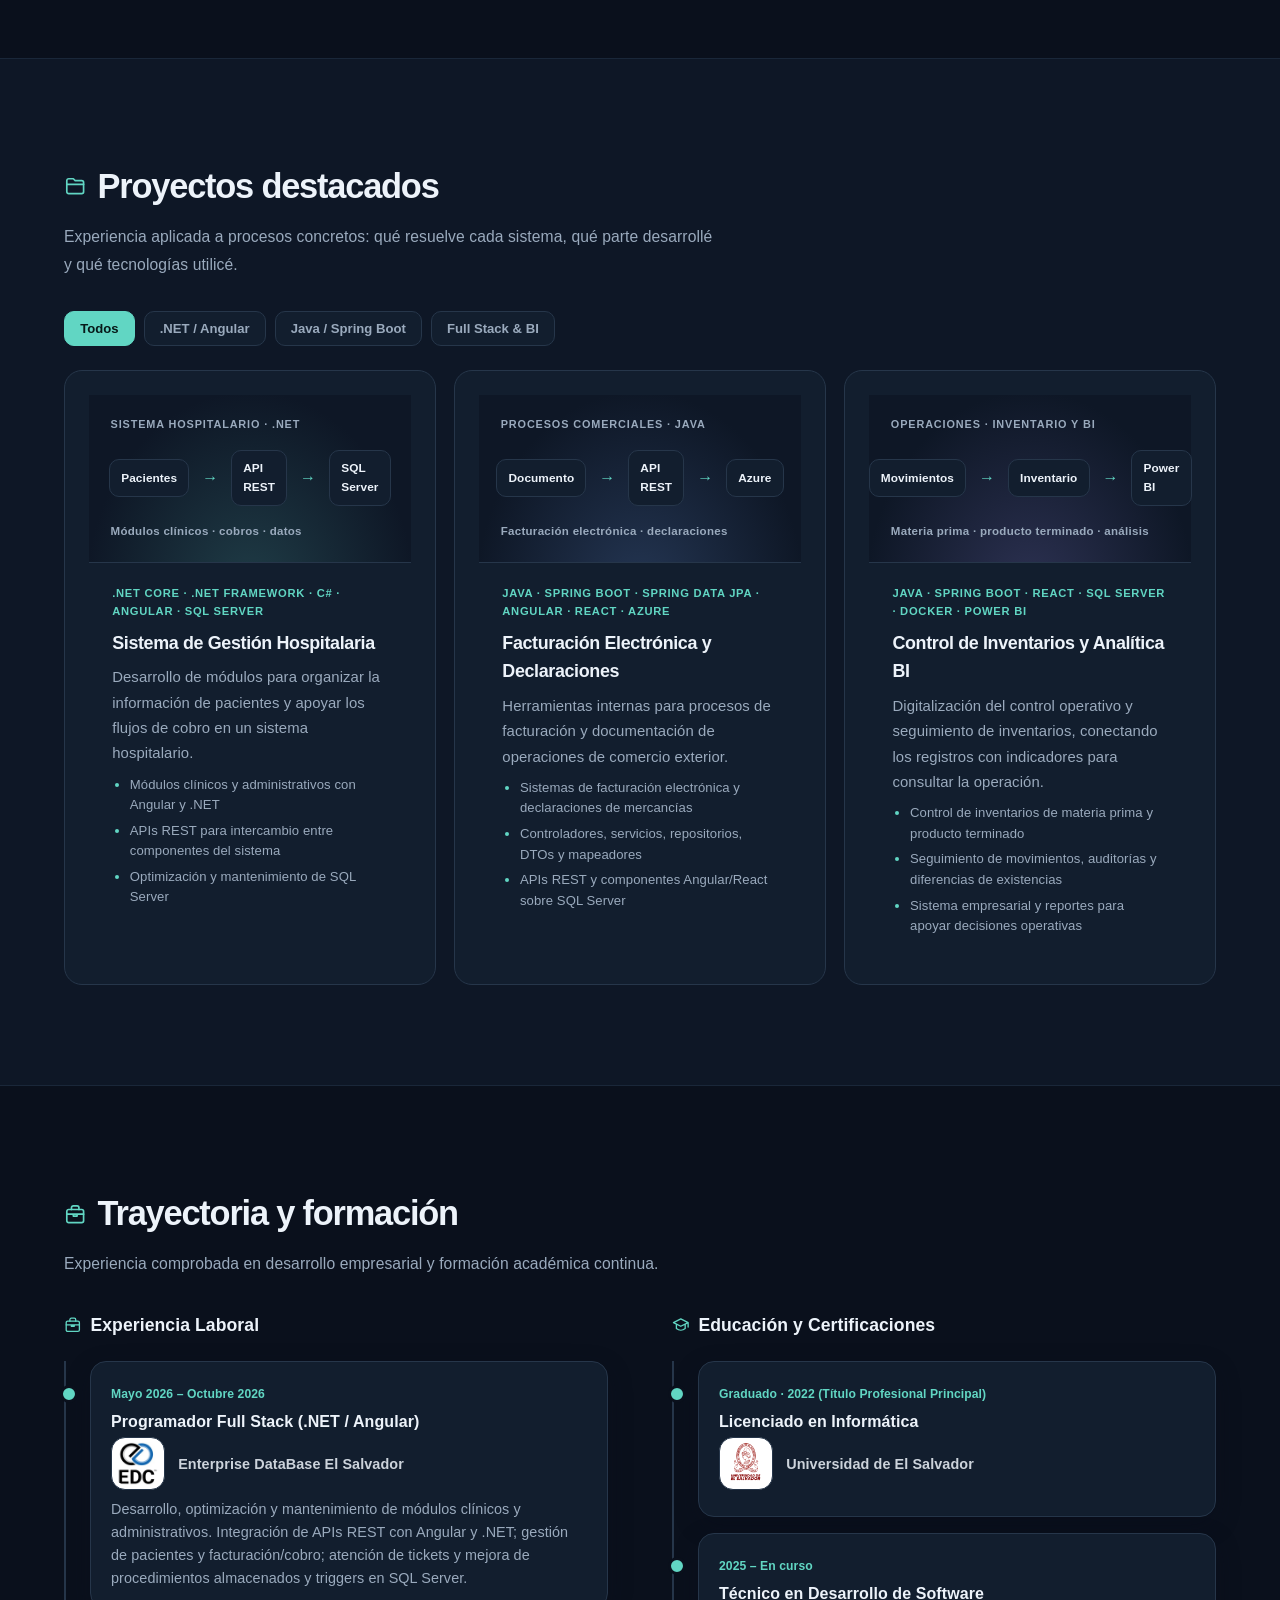
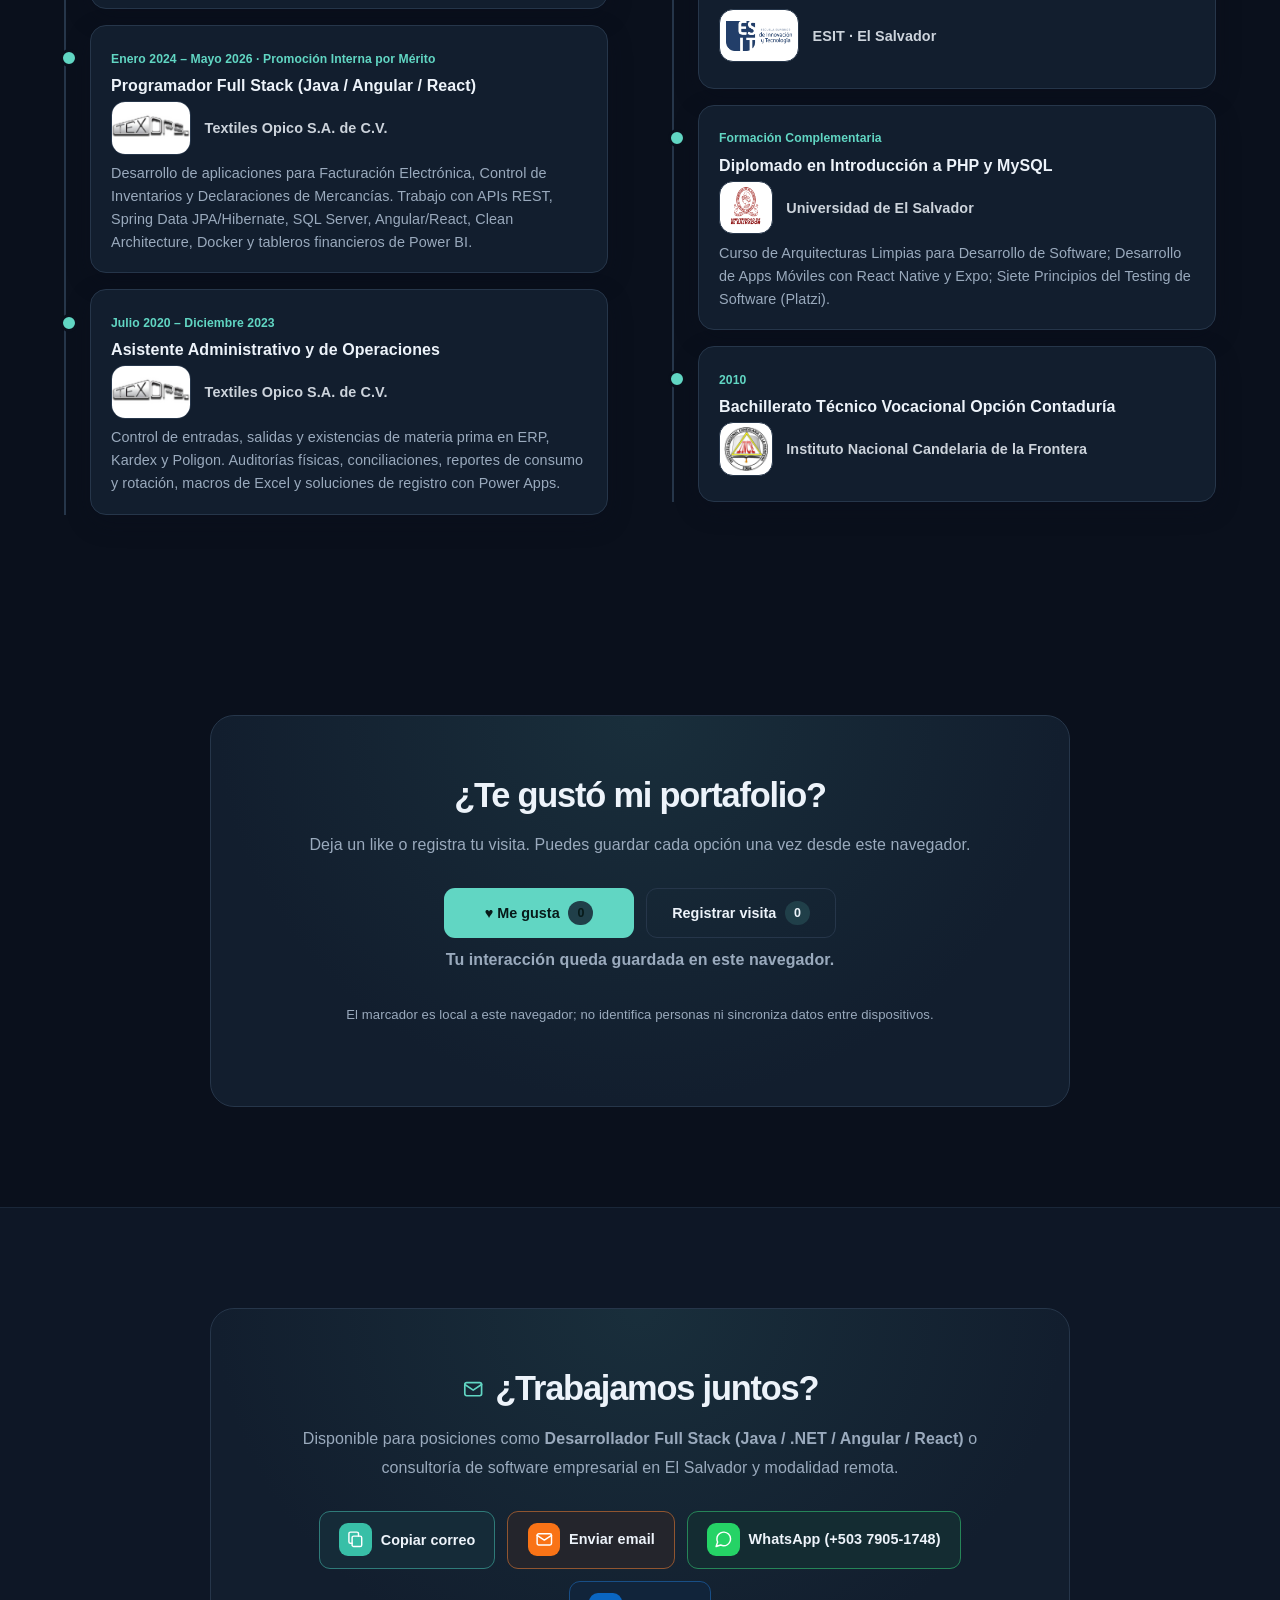
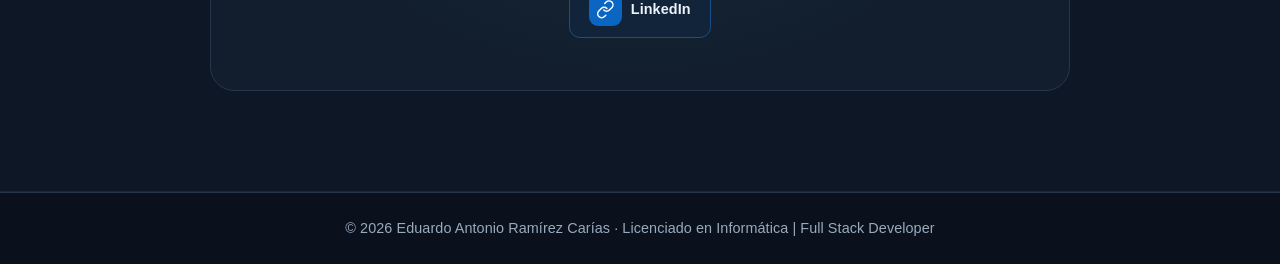
==== commit 82341749: "#10 traslate" ====
--- a/index.html
+++ b/index.html
@@ -55,8 +55,8 @@
 
       <div class="nav-actions">
         <div class="language-toggle" role="group" aria-label="Language / Idioma">
-          <button class="language-btn" type="button" data-language="es" aria-pressed="true">ES</button>
-          <button class="language-btn" type="button" data-language="en" aria-pressed="false">EN</button>
+          <button class="language-btn" type="button" data-language="es" aria-pressed="true" title="Ver versión original en español">ES</button>
+          <button class="language-btn" type="button" data-language="en" aria-pressed="false" title="Traducir automáticamente al inglés con Google Translate">EN</button>
         </div>
         <button id="themeToggle" class="icon-btn" type="button" aria-label="Cambiar a tema claro" title="Cambiar tema claro/oscuro">
           <svg class="ui-icon" aria-hidden="true"><use href="#i-sun" /></svg>
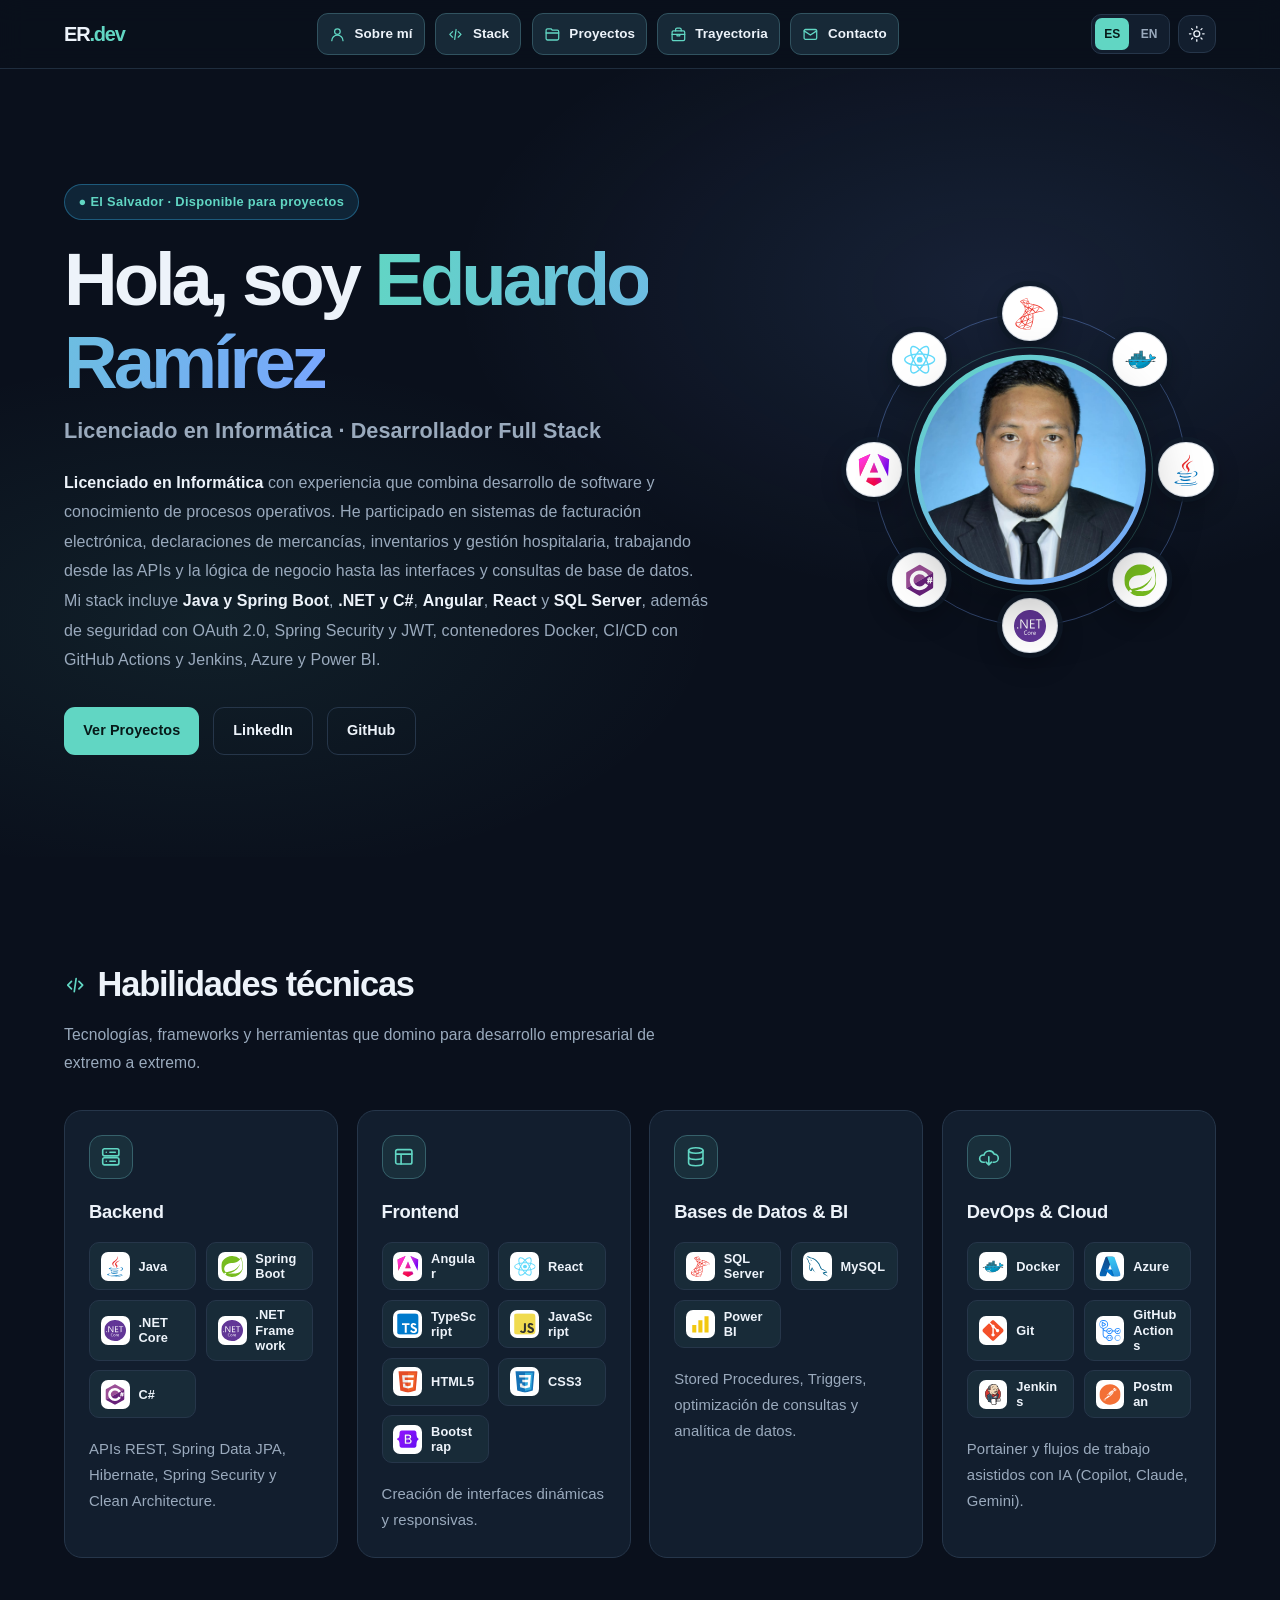
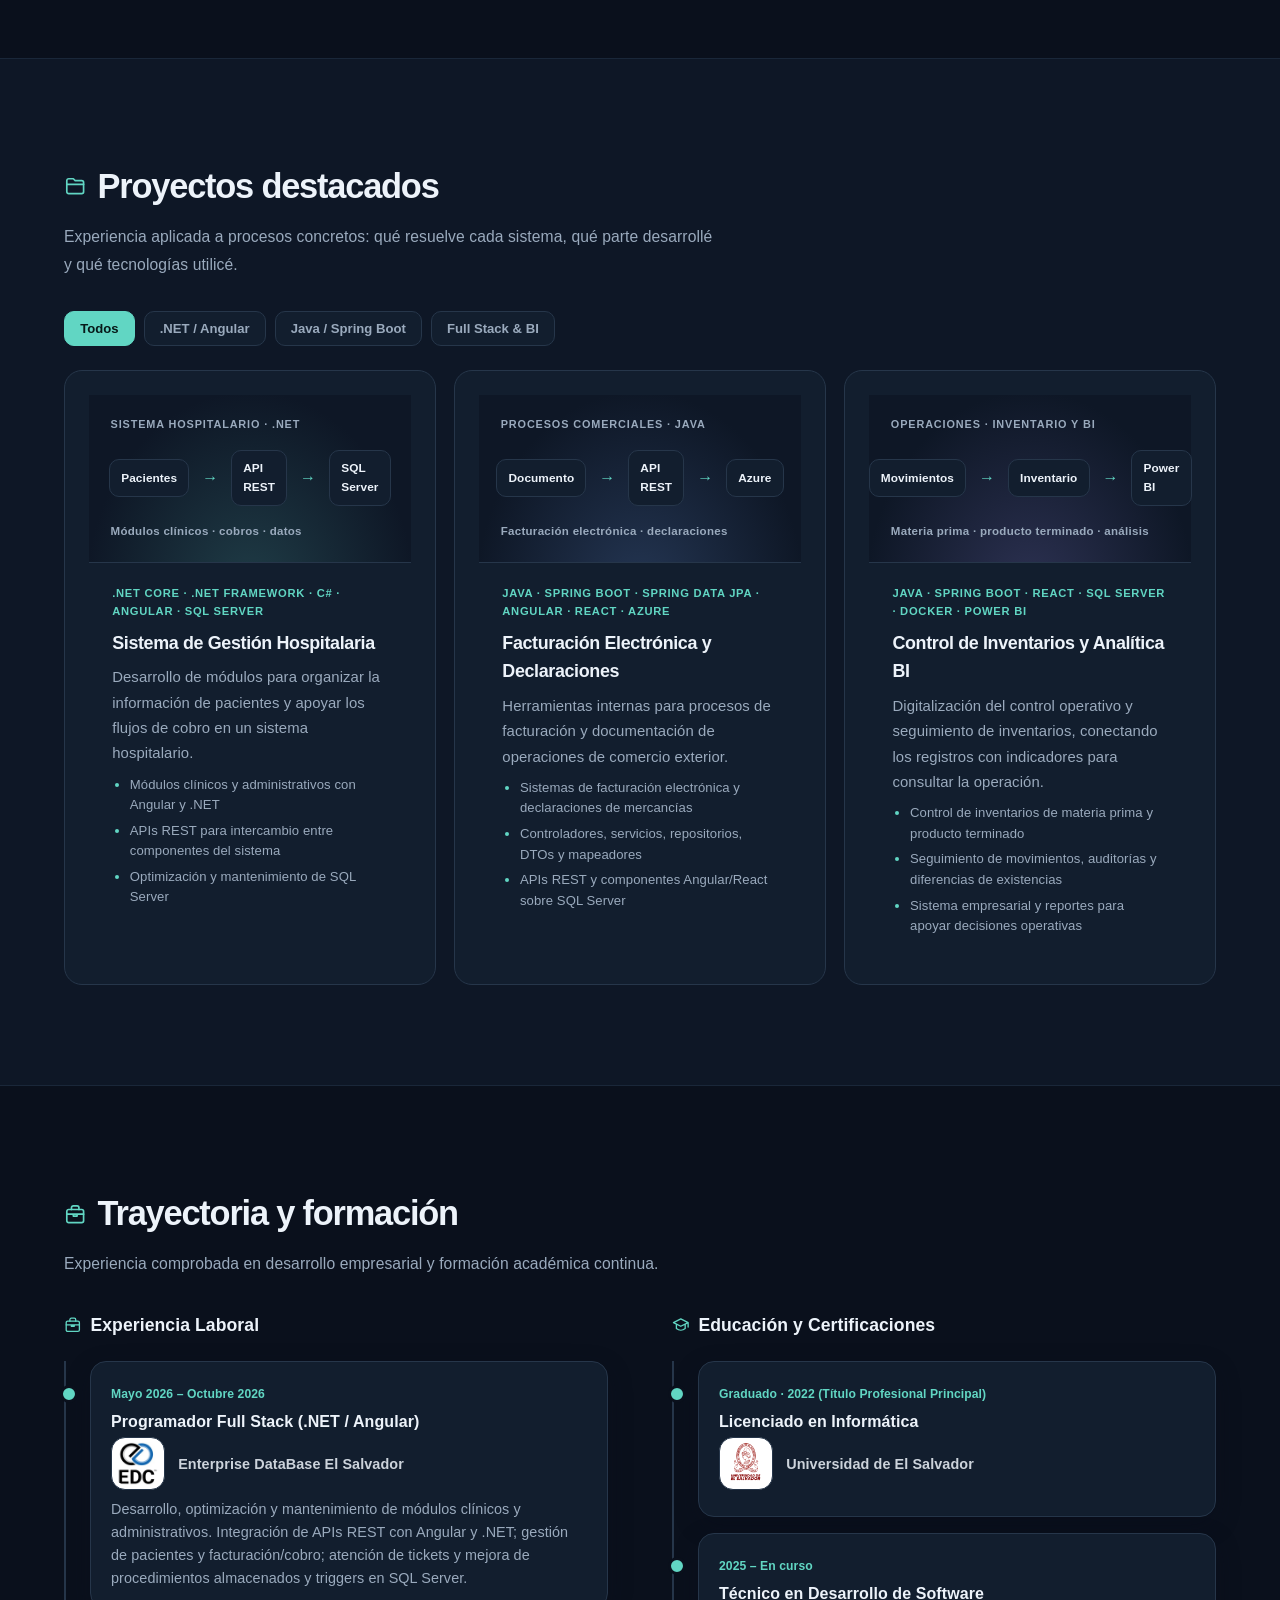
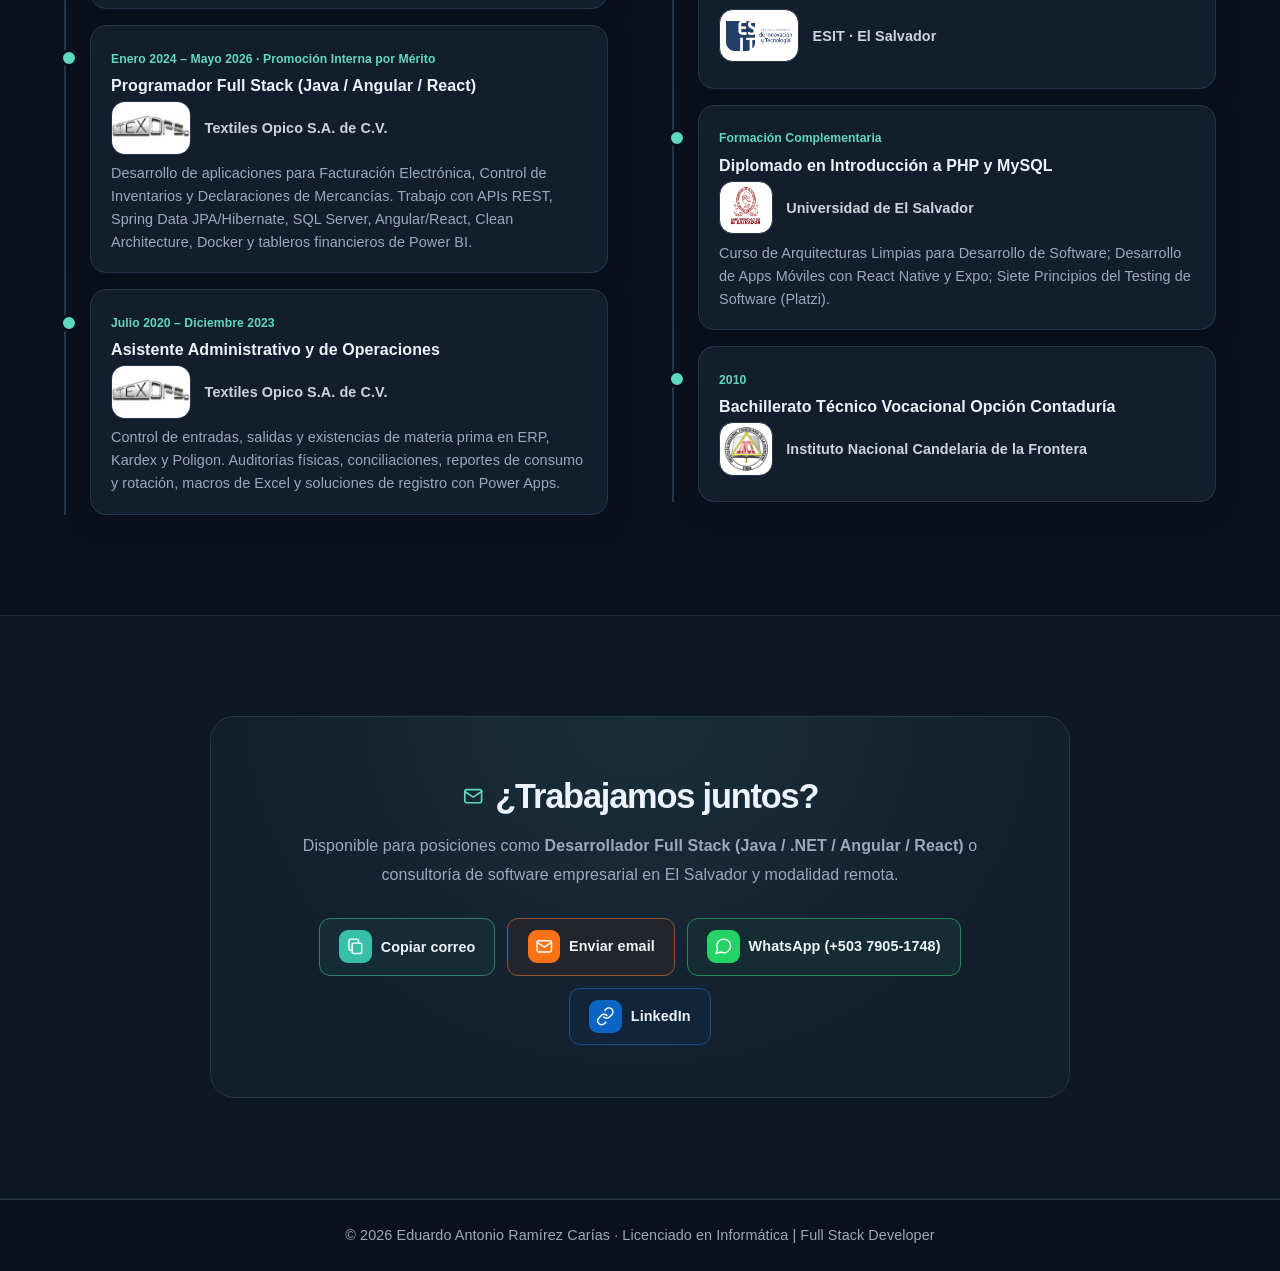
==== commit dc978329: "#11" ====
--- a/index.html
+++ b/index.html
@@ -363,19 +363,6 @@
       </div>
     </section>
 
-    <section class="section" id="apoyo">
-      <div class="container contact-box reveal feedback-box">
-        <h2 class="section-title">¿Te gustó mi portafolio?</h2>
-        <p>Deja un like o registra tu visita. Puedes guardar cada opción una vez desde este navegador.</p>
-        <div class="hero-buttons feedback-actions">
-          <button class="btn btn-primary feedback-btn" type="button" data-feedback="like">♥ Me gusta <span class="feedback-count" id="likeCount">0</span></button>
-          <button class="btn btn-secondary feedback-btn" type="button" data-feedback="visit">Registrar visita <span class="feedback-count" id="visitCount">0</span></button>
-        </div>
-        <p class="feedback-status" id="feedbackStatus" aria-live="polite">Tu interacción queda guardada en este navegador.</p>
-        <p class="feedback-note">El marcador es local a este navegador; no identifica personas ni sincroniza datos entre dispositivos.</p>
-      </div>
-    </section>
-
     <!-- Contacto con Copiado Rápido -->
     <section class="section section-alt" id="contacto">
       <div class="container contact-box reveal">
--- a/style.css
+++ b/style.css
@@ -590,14 +590,6 @@
   text-align: center;
   max-width: 680px;
 }
-.feedback-box { text-align: center; }
-.feedback-box .section-title { justify-content: center; }
-.feedback-actions { justify-content: center; margin: 1.25rem 0 0.5rem; }
-.feedback-btn { min-width: 190px; justify-content: center; }
-.feedback-btn:disabled { cursor: default; opacity: 0.72; transform: none; }
-.feedback-count { display: inline-grid; min-width: 1.55rem; height: 1.55rem; place-items: center; border-radius: 999px; background: color-mix(in srgb, var(--accent) 18%, var(--card)); font-size: 0.78rem; }
-.feedback-status { min-height: 1.5em; color: var(--accent); font-weight: 650; }
-.feedback-note { margin-top: 0.5rem; color: var(--muted); font-size: 0.82rem; }
 
 .contact-box p {
   color: var(--muted);
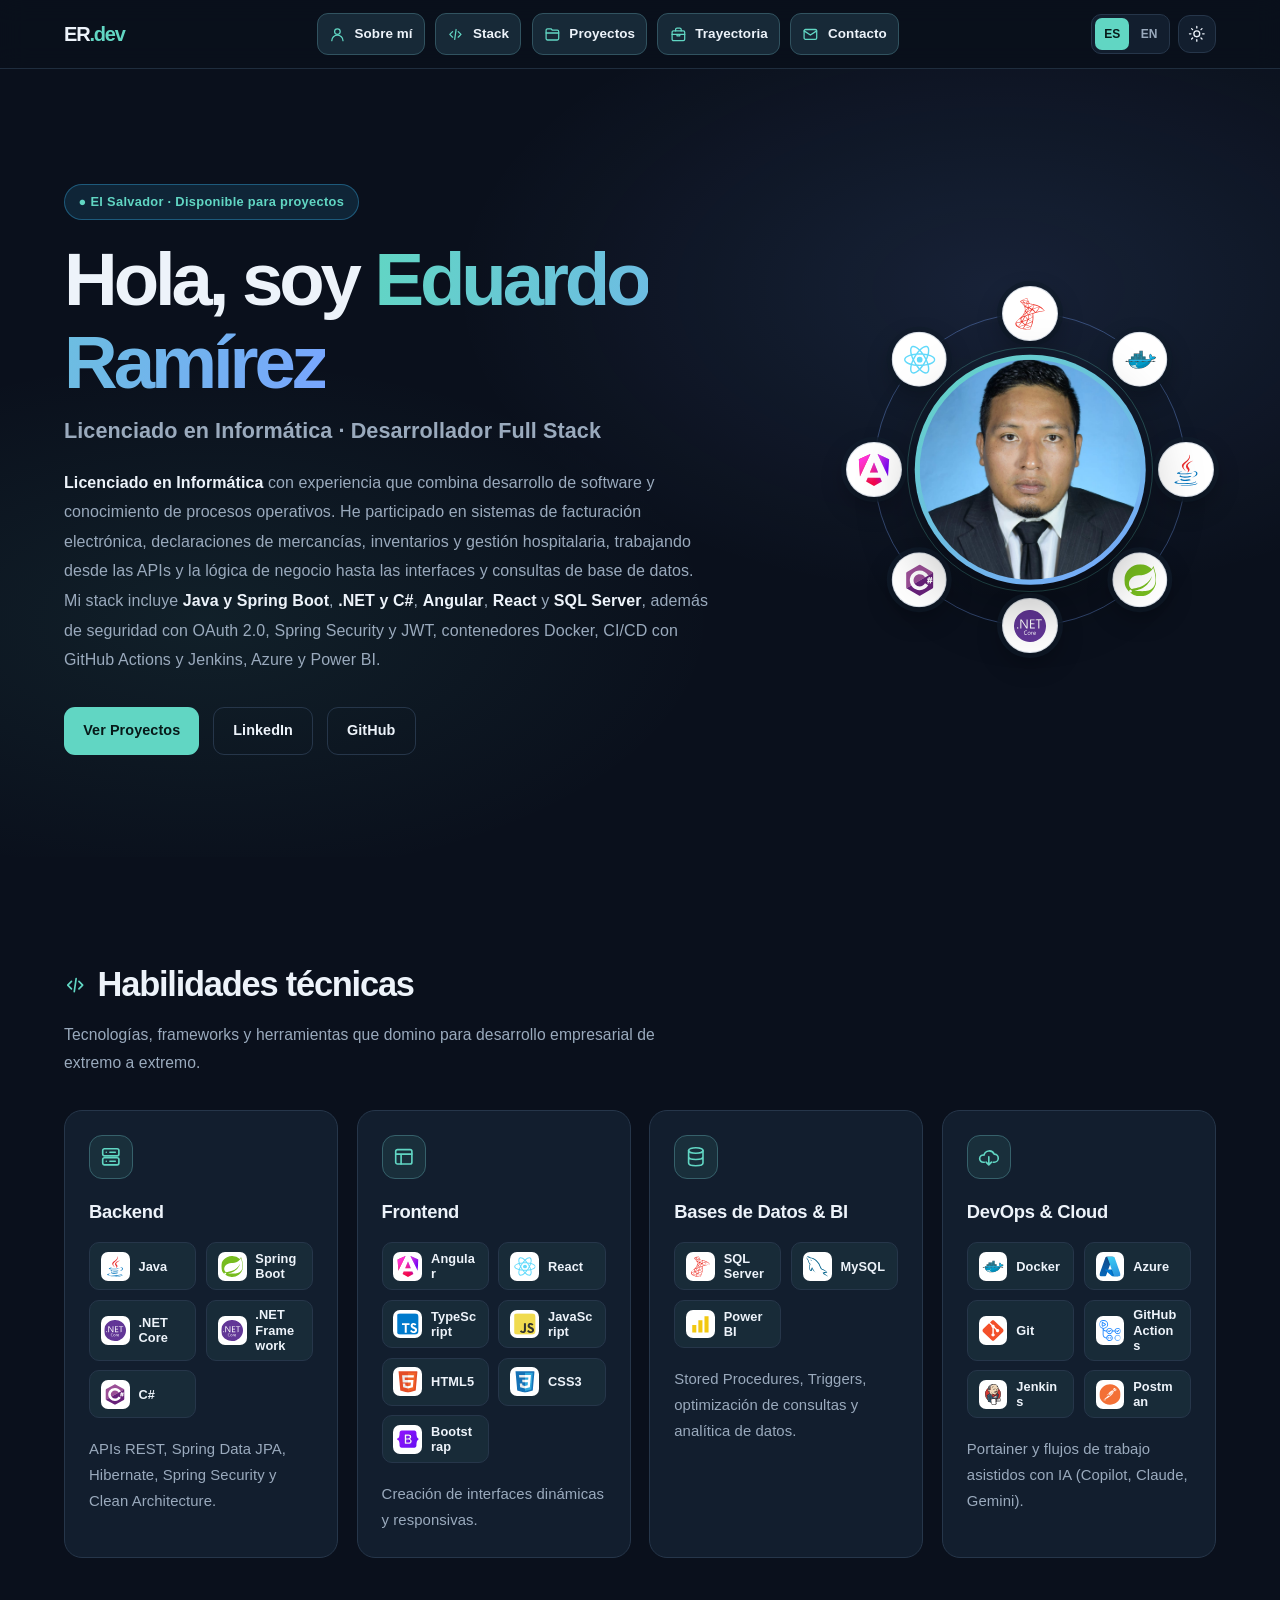
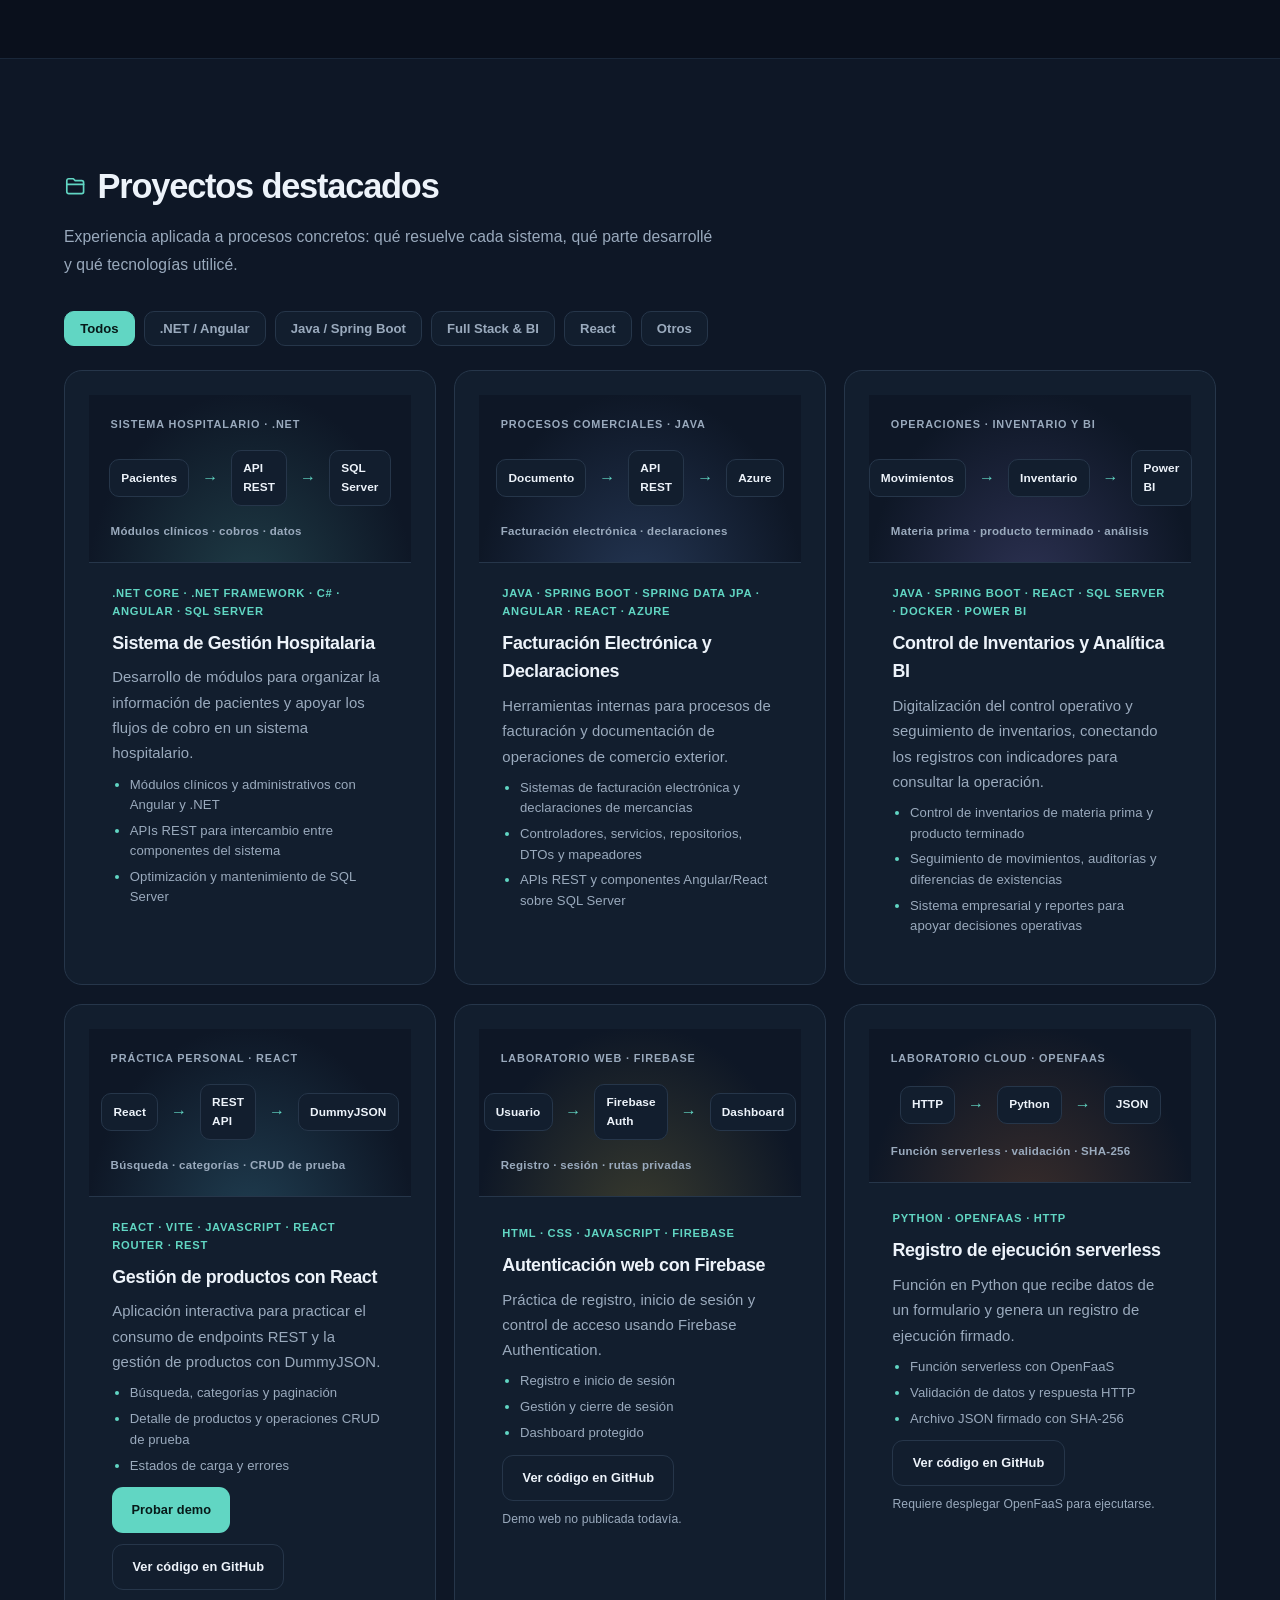
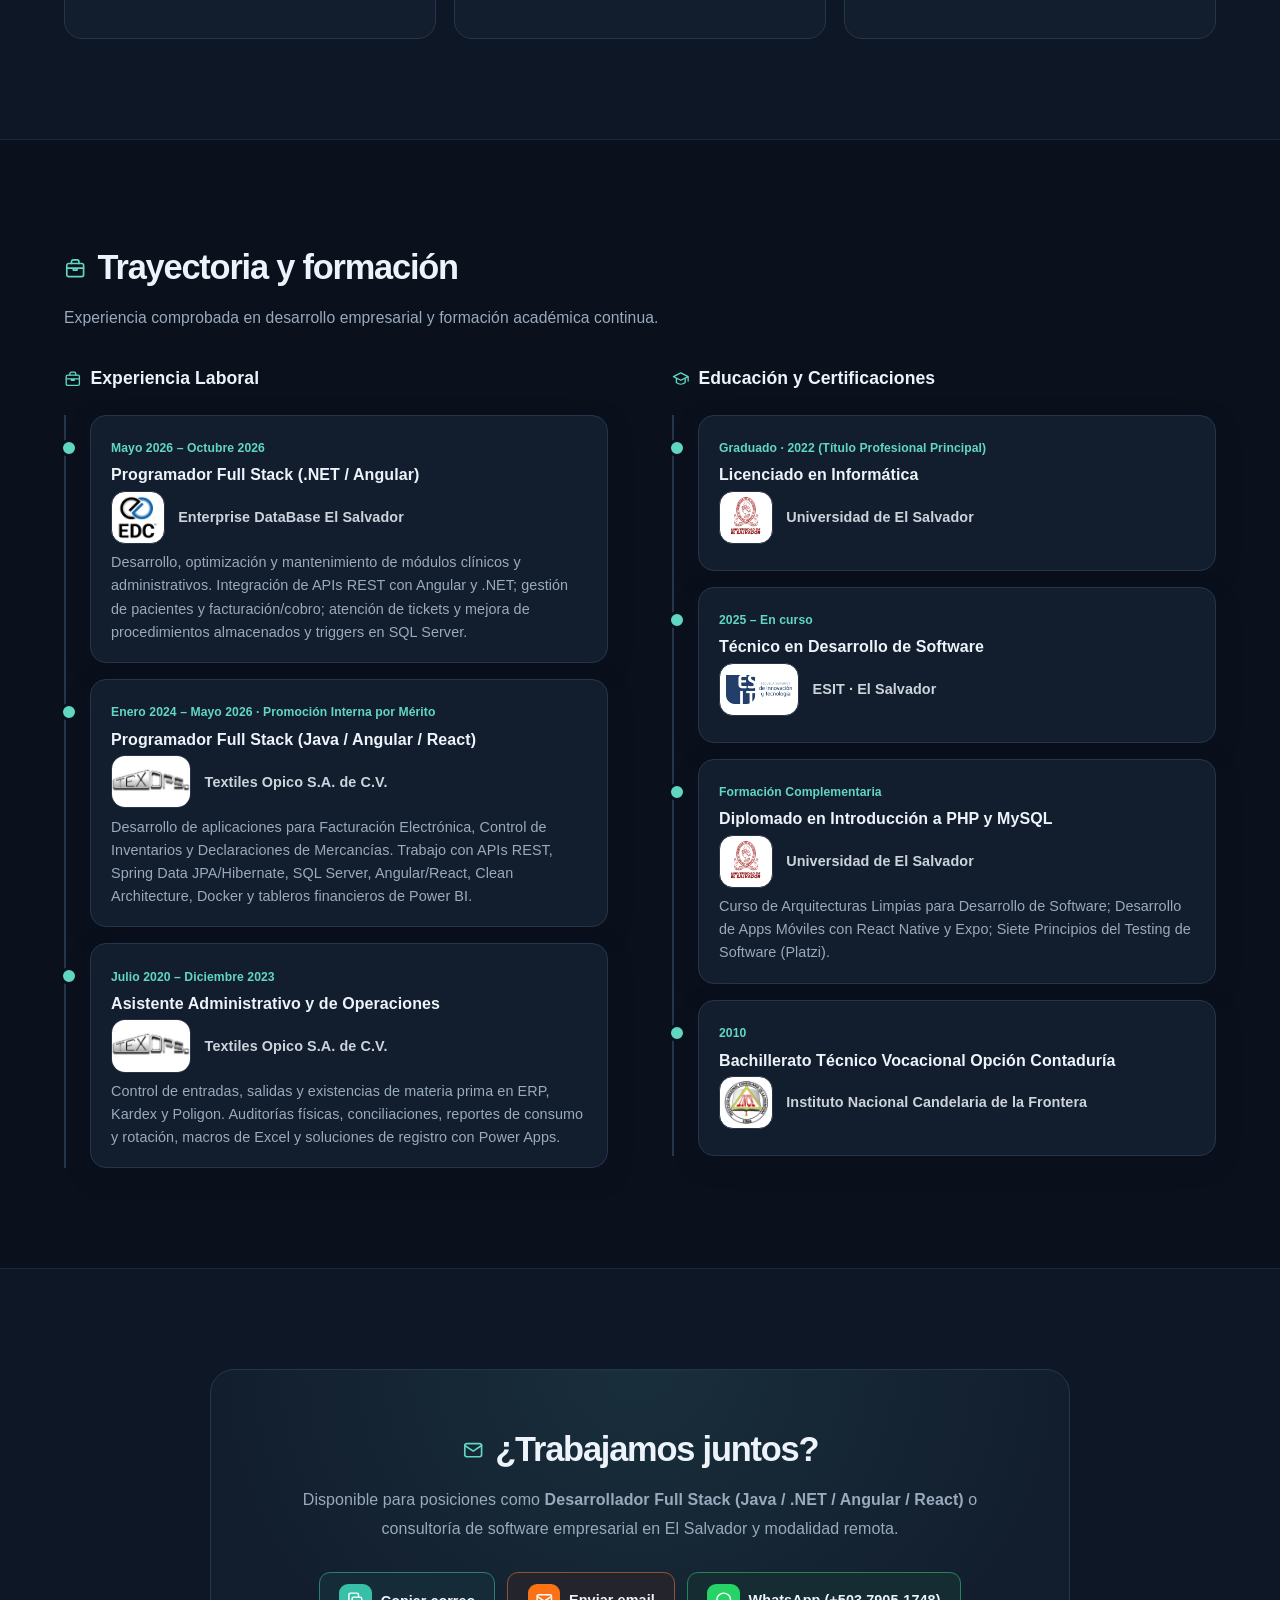
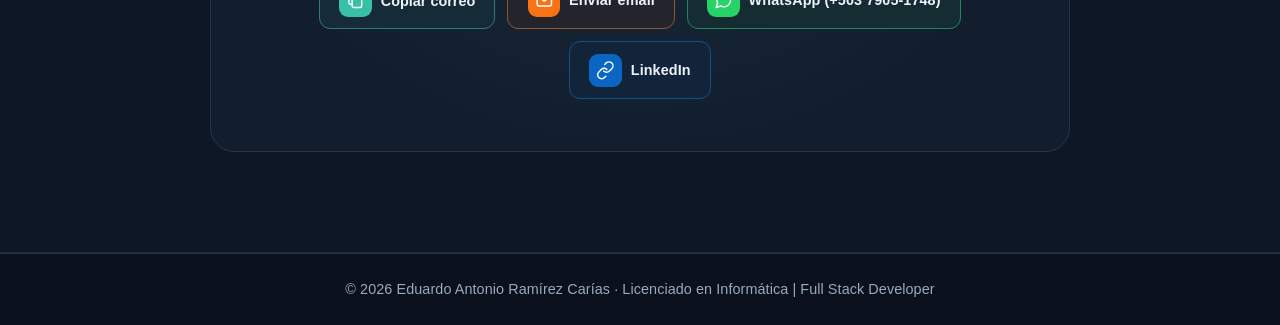
==== commit 528bb337: "Add live React products demo to portfolio" ====
--- a/index.html
+++ b/index.html
@@ -189,6 +189,8 @@
           <button class="filter-btn" type="button" data-filter="dotnet" aria-pressed="false">.NET / Angular</button>
           <button class="filter-btn" type="button" data-filter="java" aria-pressed="false">Java / Spring Boot</button>
           <button class="filter-btn" type="button" data-filter="fullstack" aria-pressed="false">Full Stack & BI</button>
+          <button class="filter-btn" type="button" data-filter="react" aria-pressed="false">React</button>
+          <button class="filter-btn" type="button" data-filter="other" aria-pressed="false">Otros</button>
         </div>
 
         <div class="grid-3" id="projectsGrid">
@@ -225,6 +227,45 @@
             </div>
             <div class="project-body"><span class="tag">Java · Spring Boot · React · SQL Server · Docker · Power BI</span><h4>Control de Inventarios y Analítica BI</h4><p>Digitalización del control operativo y seguimiento de inventarios, conectando los registros con indicadores para consultar la operación.</p>
               <ul class="project-points"><li>Control de inventarios de materia prima y producto terminado</li><li>Seguimiento de movimientos, auditorías y diferencias de existencias</li><li>Sistema empresarial y reportes para apoyar decisiones operativas</li></ul>
+            </div>
+          </article>
+
+          <article class="card project-card reveal" tabindex="0" role="button" aria-haspopup="dialog" aria-label="Ver detalles: Gestión de productos con React"
+            data-category="react" data-title="Gestión de productos con React" data-stack="React · Vite · JavaScript · React Router · DummyJSON REST API" data-desc="Aplicación de práctica personal desarrollada con React para consumir la API pública DummyJSON. Permite explorar productos, buscar y filtrar por categoría, navegar entre páginas y consultar el detalle de cada producto. También incluye operaciones de creación, actualización y eliminación para practicar endpoints REST; DummyJSON simula esos cambios y no los conserva permanentemente." data-scope="Catálogo de productos consumido desde DummyJSON|Búsqueda, filtros por categoría y paginación|Vista de detalle con React Router|Operaciones de creación, actualización y eliminación simuladas por la API|Estados de carga y manejo de errores">
+            <div class="project-visual project-visual-react" aria-hidden="true">
+              <span class="visual-kicker">PRÁCTICA PERSONAL · REACT</span><div class="visual-flow"><span>React</span><b>→</b><span>REST API</span><b>→</b><span>DummyJSON</span></div>
+              <span class="visual-caption">Búsqueda · categorías · CRUD de prueba</span>
+            </div>
+            <div class="project-body"><span class="tag">React · Vite · JavaScript · React Router · REST</span><h4>Gestión de productos con React</h4><p>Aplicación interactiva para practicar el consumo de endpoints REST y la gestión de productos con DummyJSON.</p>
+              <ul class="project-points"><li>Búsqueda, categorías y paginación</li><li>Detalle de productos y operaciones CRUD de prueba</li><li>Estados de carga y errores</li></ul>
+              <a class="btn btn-primary project-repo-link" href="https://ramirez5310xp.github.io/Eduardo_Ramirez/react-products/" target="_blank" rel="noopener">Probar demo</a>
+              <a class="btn btn-secondary project-repo-link" href="https://github.com/ramirez5310xp/react-products" target="_blank" rel="noopener">Ver código en GitHub</a>
+            </div>
+          </article>
+
+          <article class="card project-card reveal" tabindex="0" role="button" aria-haspopup="dialog" aria-label="Ver detalles: Autenticación web con Firebase"
+            data-category="other" data-title="Autenticación web con Firebase" data-stack="HTML5 · CSS3 · JavaScript · Firebase Authentication" data-desc="Laboratorio web para practicar la autenticación de usuarios con Firebase. Incluye registro e inicio de sesión con correo y contraseña, gestión de sesión, protección del dashboard y cierre de sesión." data-scope="Registro e inicio de sesión con correo y contraseña|Gestión del estado de autenticación y sesión|Protección de la vista privada del dashboard|Cierre de sesión con Firebase Authentication">
+            <div class="project-visual project-visual-firebase" aria-hidden="true">
+              <span class="visual-kicker">LABORATORIO WEB · FIREBASE</span><div class="visual-flow"><span>Usuario</span><b>→</b><span>Firebase Auth</span><b>→</b><span>Dashboard</span></div>
+              <span class="visual-caption">Registro · sesión · rutas privadas</span>
+            </div>
+            <div class="project-body"><span class="tag">HTML · CSS · JavaScript · Firebase</span><h4>Autenticación web con Firebase</h4><p>Práctica de registro, inicio de sesión y control de acceso usando Firebase Authentication.</p>
+              <ul class="project-points"><li>Registro e inicio de sesión</li><li>Gestión y cierre de sesión</li><li>Dashboard protegido</li></ul>
+              <a class="btn btn-secondary project-repo-link" href="https://github.com/ramirez5310xp/firebase-auth-lab" target="_blank" rel="noopener">Ver código en GitHub</a>
+              <span class="project-demo-note">Demo web no publicada todavía.</span>
+            </div>
+          </article>
+
+          <article class="card project-card reveal" tabindex="0" role="button" aria-haspopup="dialog" aria-label="Ver detalles: Registro de ejecución serverless"
+            data-category="other" data-title="Registro de ejecución serverless" data-stack="Python · OpenFaaS · HTTP · SHA-256" data-desc="Laboratorio de cómputo en la nube con una función serverless en Python y OpenFaaS. La función muestra un formulario, valida los datos enviados y genera un archivo JSON con un identificador, metadatos de ejecución y una firma SHA-256." data-scope="Función HTTP en Python preparada para OpenFaaS|Formulario de registro y validación de datos|Generación de identificador y metadatos de ejecución|Descarga de resultado JSON con firma SHA-256">
+            <div class="project-visual project-visual-serverless" aria-hidden="true">
+              <span class="visual-kicker">LABORATORIO CLOUD · OPENFAAS</span><div class="visual-flow"><span>HTTP</span><b>→</b><span>Python</span><b>→</b><span>JSON</span></div>
+              <span class="visual-caption">Función serverless · validación · SHA-256</span>
+            </div>
+            <div class="project-body"><span class="tag">Python · OpenFaaS · HTTP</span><h4>Registro de ejecución serverless</h4><p>Función en Python que recibe datos de un formulario y genera un registro de ejecución firmado.</p>
+              <ul class="project-points"><li>Función serverless con OpenFaaS</li><li>Validación de datos y respuesta HTTP</li><li>Archivo JSON firmado con SHA-256</li></ul>
+              <a class="btn btn-secondary project-repo-link" href="https://github.com/ramirez5310xp/laboratorio-serverless" target="_blank" rel="noopener">Ver código en GitHub</a>
+              <span class="project-demo-note">Requiere desplegar OpenFaaS para ejecutarse.</span>
             </div>
           </article>
         </div>
--- a/style.css
+++ b/style.css
@@ -1245,6 +1245,11 @@
 .visual-flow b { color: var(--accent); font-size: 1rem; }
 .project-points { display: grid; gap: 0.35rem; margin: 0.5rem 0 0; padding-left: 1.1rem; color: var(--muted); font-size: 0.82rem; line-height: 1.55; }
 .project-points li::marker { color: var(--accent); }
+.project-visual-react { background: radial-gradient(ellipse at 50% 120%, color-mix(in srgb, #61dafb 17%, var(--card)), var(--bg-alt) 72%); }
+.project-visual-firebase { background: radial-gradient(ellipse at 50% 120%, color-mix(in srgb, #ffca28 17%, var(--card)), var(--bg-alt) 72%); }
+.project-visual-serverless { background: radial-gradient(ellipse at 50% 120%, color-mix(in srgb, #f97316 17%, var(--card)), var(--bg-alt) 72%); }
+.project-repo-link { width: fit-content; margin-top: 0.7rem; font-size: 0.8rem; }
+.project-demo-note { display: block; margin-top: 0.55rem; color: var(--muted); font-size: 0.76rem; }
 .modal-scope-title { margin: 1.4rem 0 0.55rem; }
 .modal-scope { display: grid; gap: 0.55rem; margin: 0; padding-left: 1.2rem; color: var(--muted); line-height: 1.7; }
 .modal-scope li::marker { color: var(--accent); }
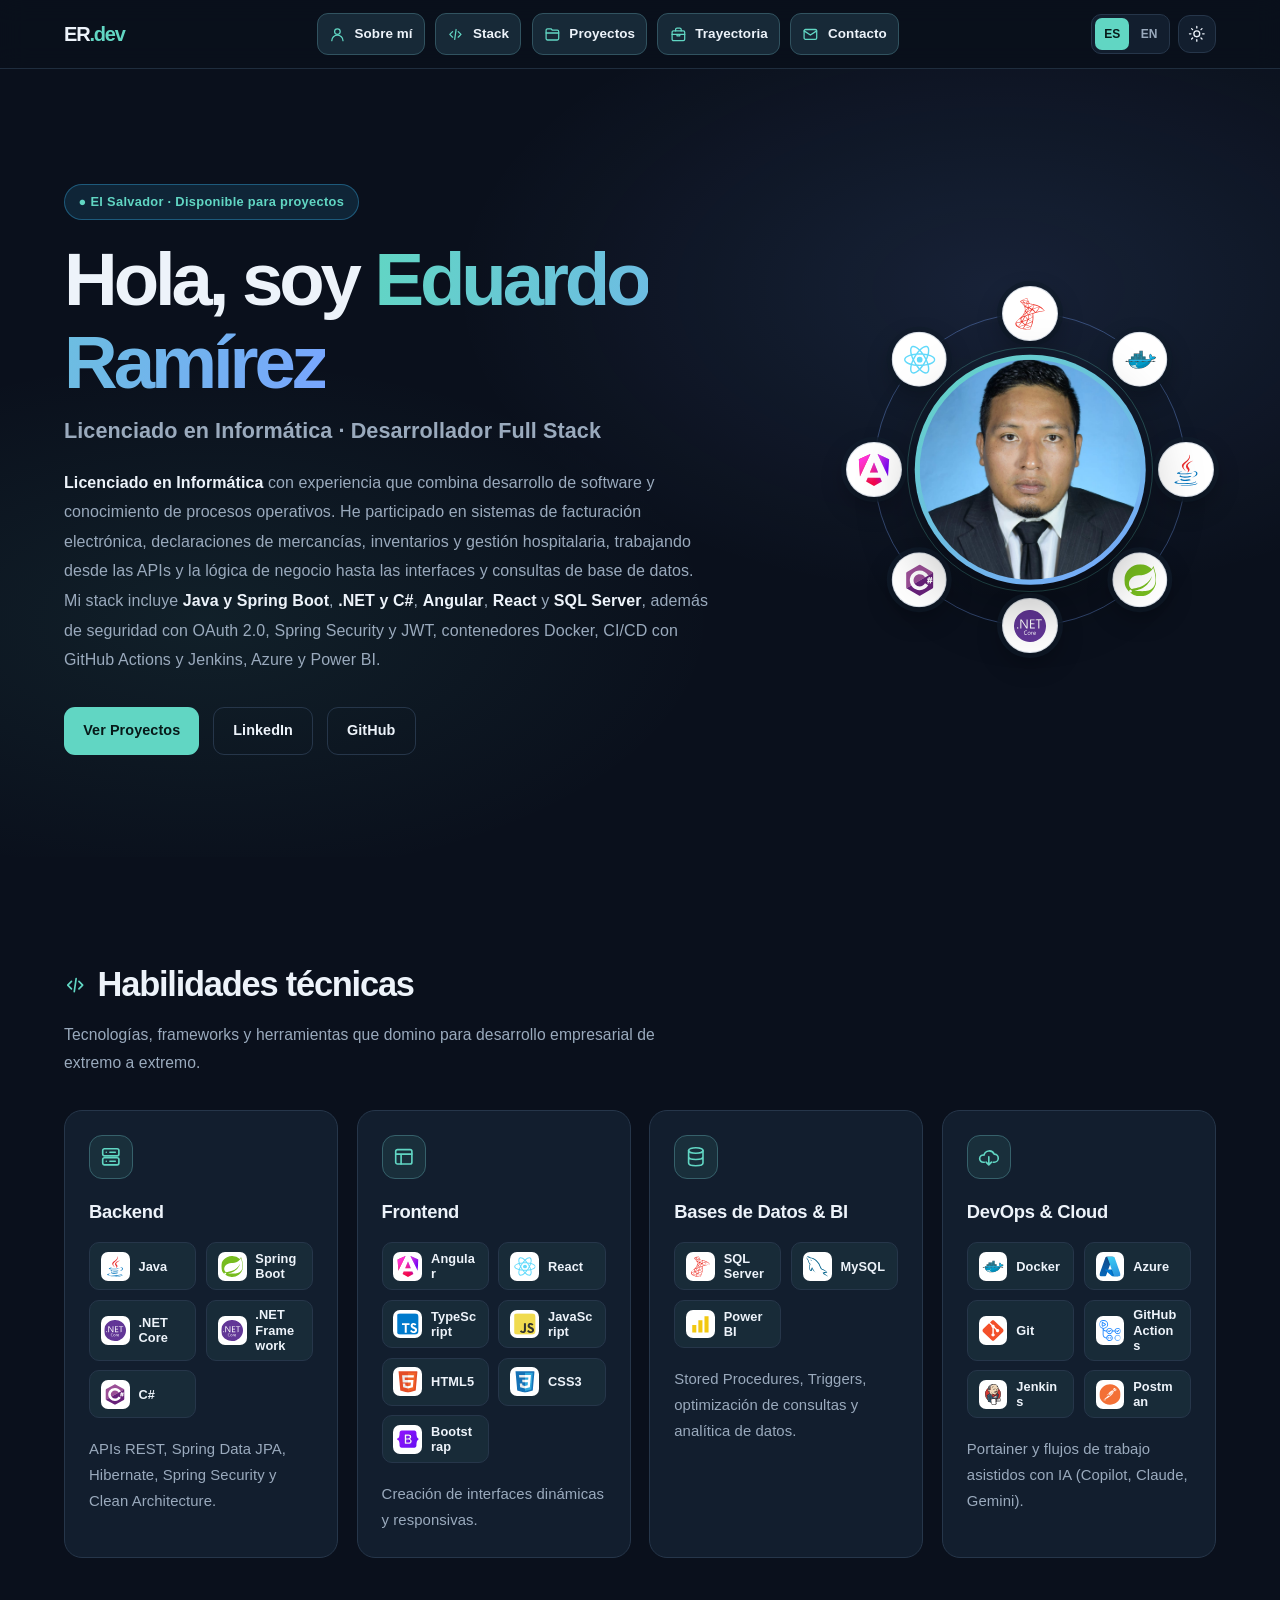
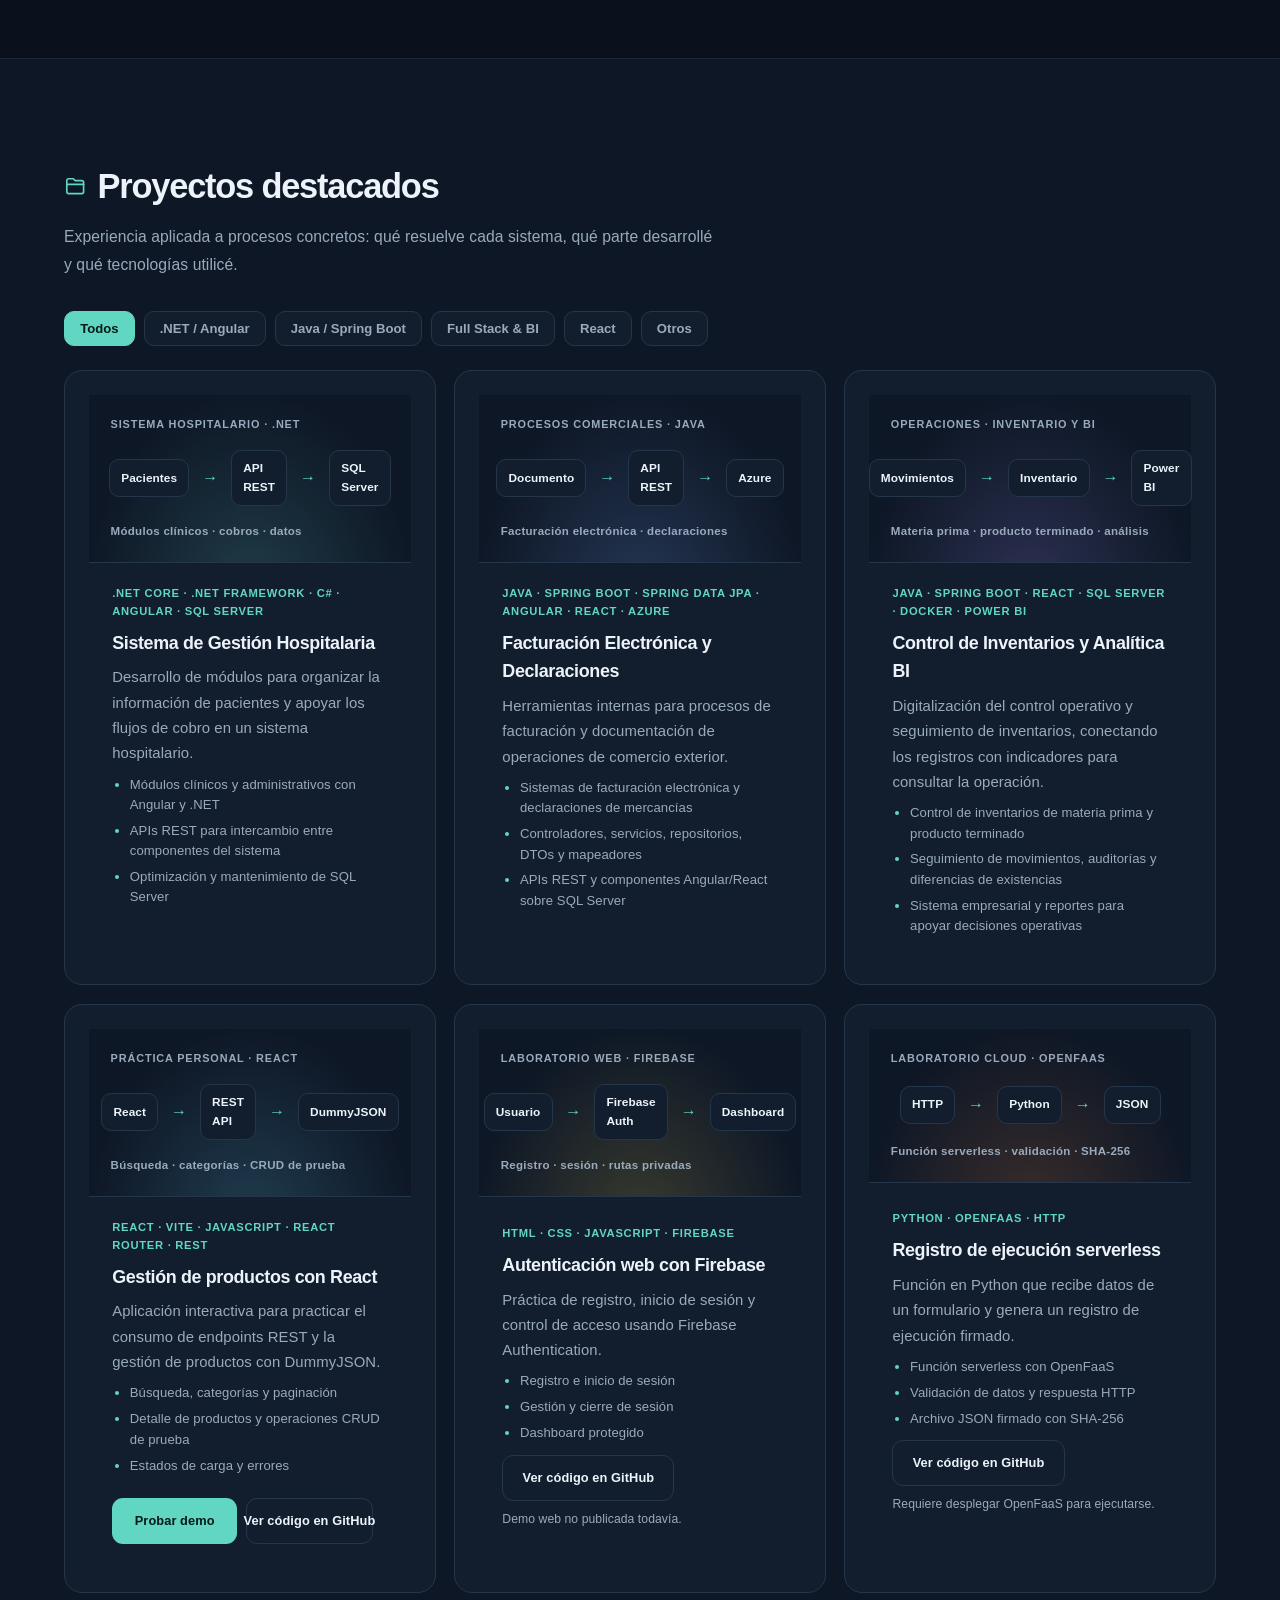
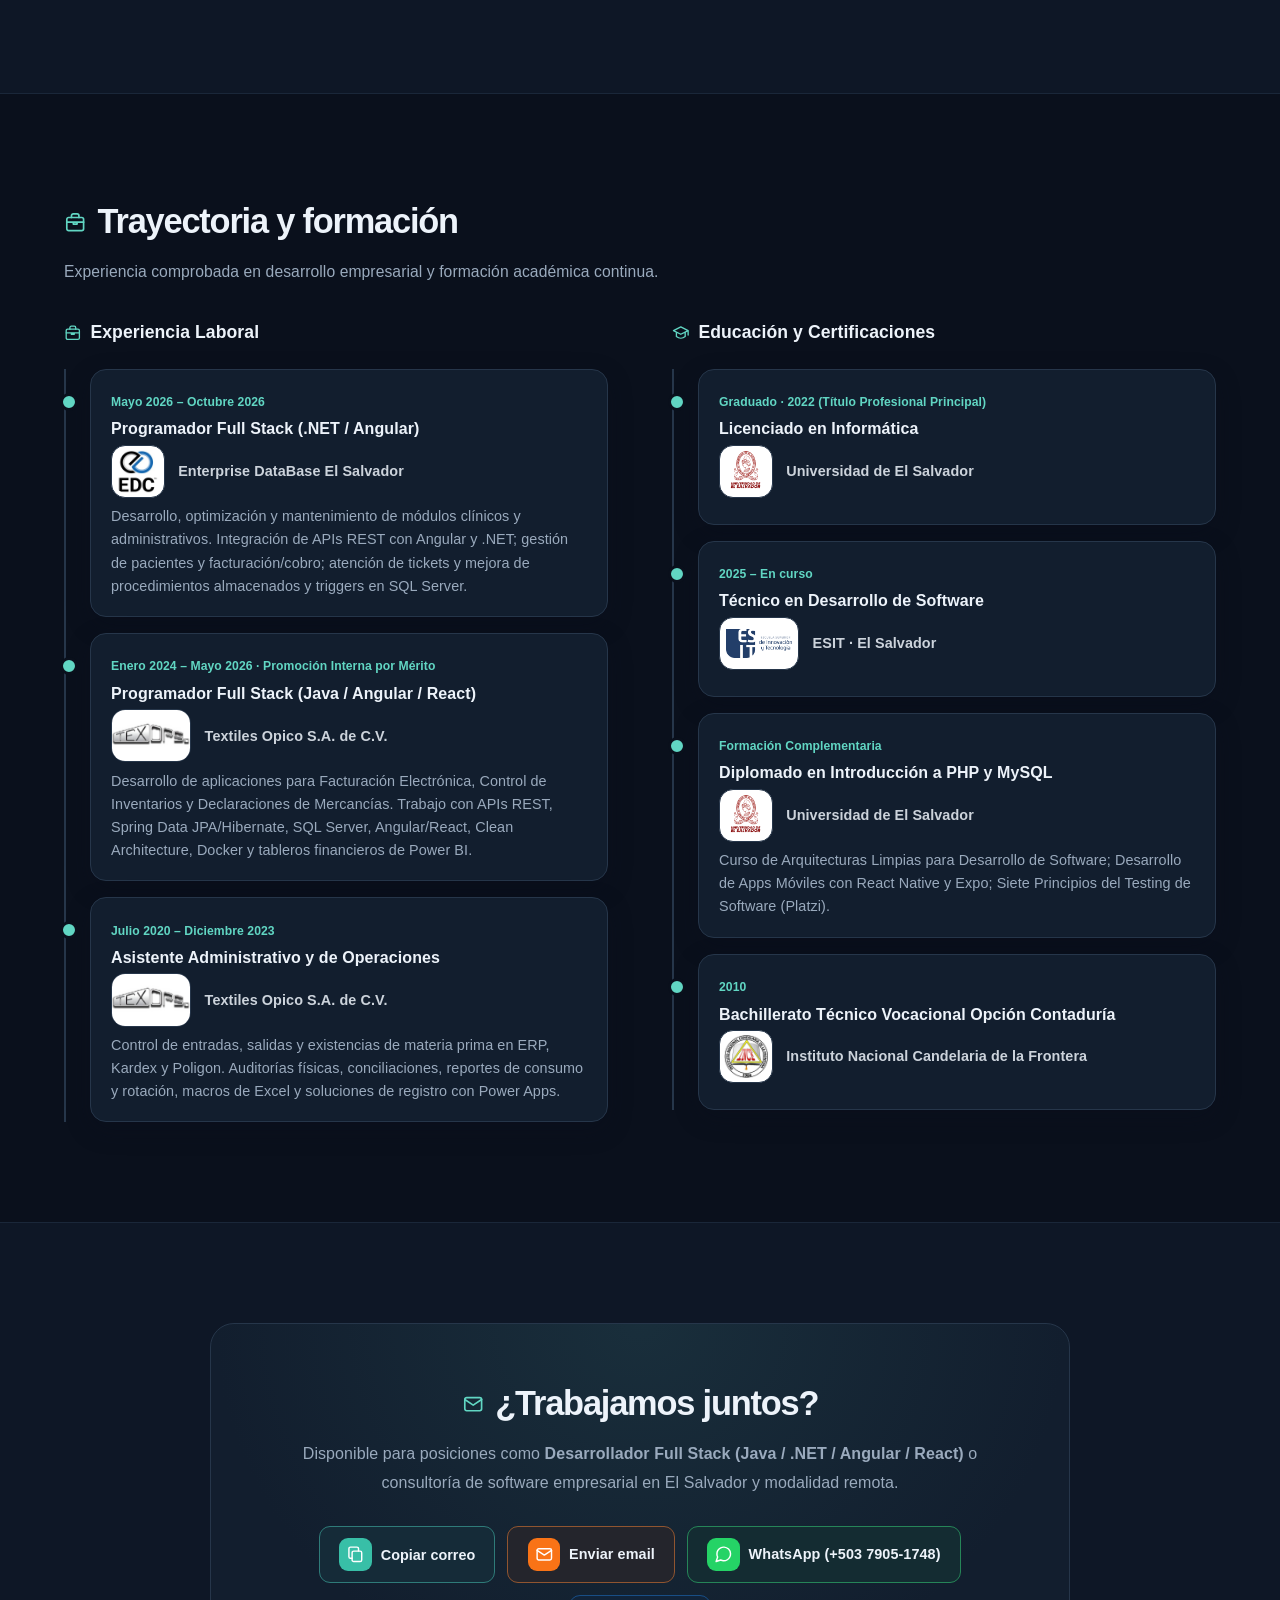
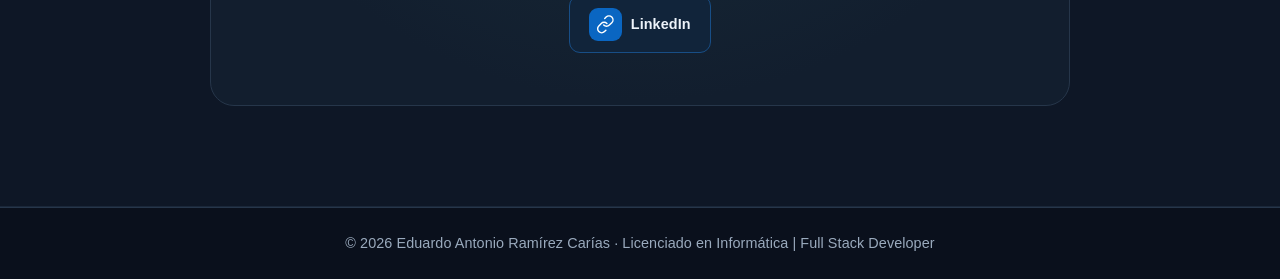
==== commit f822e038: "Align project action buttons" ====
--- a/index.html
+++ b/index.html
@@ -238,8 +238,12 @@
             </div>
             <div class="project-body"><span class="tag">React · Vite · JavaScript · React Router · REST</span><h4>Gestión de productos con React</h4><p>Aplicación interactiva para practicar el consumo de endpoints REST y la gestión de productos con DummyJSON.</p>
               <ul class="project-points"><li>Búsqueda, categorías y paginación</li><li>Detalle de productos y operaciones CRUD de prueba</li><li>Estados de carga y errores</li></ul>
-              <a class="btn btn-primary project-repo-link" href="https://ramirez5310xp.github.io/Eduardo_Ramirez/react-products/" target="_blank" rel="noopener">Probar demo</a>
-              <a class="btn btn-secondary project-repo-link" href="https://github.com/ramirez5310xp/react-products" target="_blank" rel="noopener">Ver código en GitHub</a>
+              <div class="project-actions">
+              <div class="project-actions">
+                <a class="btn btn-primary project-repo-link" href="https://ramirez5310xp.github.io/Eduardo_Ramirez/react-products/" target="_blank" rel="noopener">Probar demo</a>
+                <a class="btn btn-secondary project-repo-link" href="https://github.com/ramirez5310xp/react-products" target="_blank" rel="noopener">Ver código en GitHub</a>
+              </div>
+              </div>
             </div>
           </article>
 
--- a/style.css
+++ b/style.css
@@ -1249,6 +1249,8 @@
 .project-visual-firebase { background: radial-gradient(ellipse at 50% 120%, color-mix(in srgb, #ffca28 17%, var(--card)), var(--bg-alt) 72%); }
 .project-visual-serverless { background: radial-gradient(ellipse at 50% 120%, color-mix(in srgb, #f97316 17%, var(--card)), var(--bg-alt) 72%); }
 .project-repo-link { width: fit-content; margin-top: 0.7rem; font-size: 0.8rem; }
+.project-actions { display: flex; flex-wrap: nowrap; gap: 0.55rem; margin-top: 0.7rem; }
+.project-actions .project-repo-link { min-width: 0; flex: 1 1 0; justify-content: center; margin-top: 0; padding: 0.65rem 0.6rem; white-space: nowrap; }
 .project-demo-note { display: block; margin-top: 0.55rem; color: var(--muted); font-size: 0.76rem; }
 .modal-scope-title { margin: 1.4rem 0 0.55rem; }
 .modal-scope { display: grid; gap: 0.55rem; margin: 0; padding-left: 1.2rem; color: var(--muted); line-height: 1.7; }
